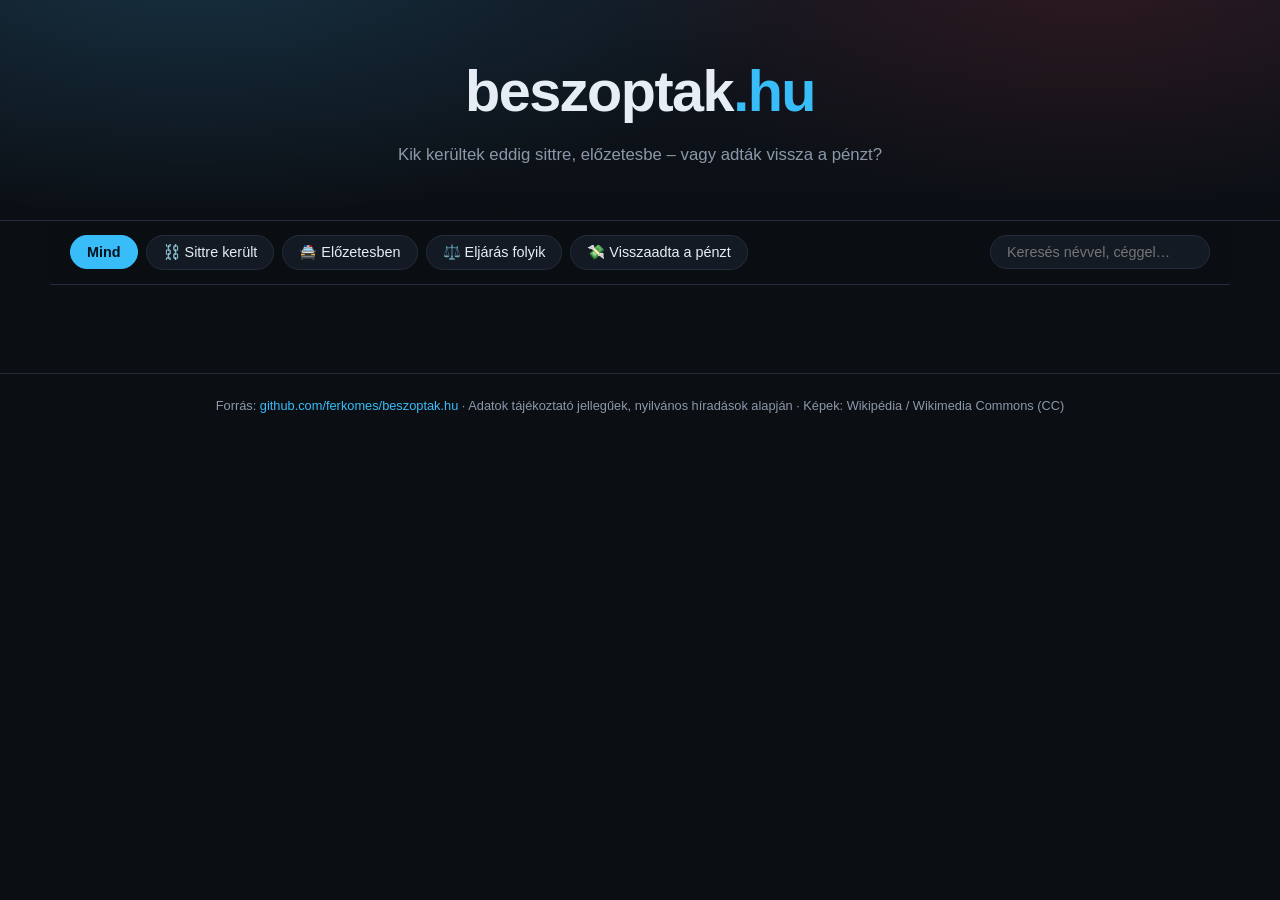
==== index.html @ e25d6091 "Új szereplők: NKA-ügy letartóztatottjai, eljárás alatt állók (Szijjártó, Matolcsy, Balásy, Szakács)," ====
<!DOCTYPE html>
<html lang="hu">
<head>
  <meta charset="UTF-8">
  <meta name="viewport" content="width=device-width, initial-scale=1.0">
  <title>beszoptak.hu – Kik hova kerültek?</title>
  <meta name="description" content="Képes bemutató arról, hogy kik kerültek kategorizálásra: sittre, előzetesbe, vagy adtak vissza pénzt.">
  <link rel="preconnect" href="https://upload.wikimedia.org">
  <link rel="stylesheet" href="css/styles.css">
</head>
<body>
  <header class="fejlec">
    <div class="fejlec-belseje">
      <h1 class="logo">beszoptak<span>.hu</span></h1>
      <p class="alcim">Kik kerültek eddig sittre, előzetesbe – vagy adták vissza a pénzt?</p>
      <div class="statisztika" id="statisztika"></div>
    </div>
  </header>

  <nav class="szurok" id="szurok">
    <button class="szuro aktiv" data-kat="mind">Mind</button>
    <button class="szuro" data-kat="sitt">⛓️ Sittre került</button>
    <button class="szuro" data-kat="elozetes">🚔 Előzetesben</button>
    <button class="szuro" data-kat="felkeszul">⚖️ Eljárás folyik</button>
    <button class="szuro" data-kat="visszafizetes">💸 Visszaadta a pénzt</button>
    <input type="search" id="kereses" class="kereses" placeholder="Keresés névvel, céggel…">
  </nav>

  <main id="galeria" class="galeria"></main>

  <footer class="labjegyzet">
    <p>Forrás: <a href="https://github.com/ferkomes/beszoptak.hu" target="_blank" rel="noopener">github.com/ferkomes/beszoptak.hu</a> ·
    Adatok tájékoztató jellegűek, nyilvános híradások alapján ·
    Képek: Wikipédia / Wikimedia Commons (CC)</p>
  </footer>

  <script src="js/data.js"></script>
  <script src="js/app.js"></script>
</body>
</html>
---- css/styles.css ----
:root {
  --hatter: #0b0f14;
  --kartya: #131a23;
  --keret: #232d3b;
  --szoveg: #e7edf5;
  --szurke: #8b98a9;
  --sitt: #dc2626;
  --elozetes: #d97706;
  --vissza: #059669;
  --akkent: #38bdf8;
}

* { margin: 0; padding: 0; box-sizing: border-box; }

body {
  font-family: -apple-system, BlinkMacSystemFont, "Segoe UI", Roboto, "Helvetica Neue", Arial, sans-serif;
  background: var(--hatter);
  color: var(--szoveg);
  min-height: 100vh;
  line-height: 1.5;
}

.fejlec {
  background:
    radial-gradient(1000px 400px at 15% -10%, rgba(56,189,248,.14), transparent 60%),
    radial-gradient(800px 380px at 85% -10%, rgba(220,38,38,.14), transparent 60%),
    linear-gradient(180deg, #10161f, var(--hatter));
  border-bottom: 1px solid var(--keret);
  padding: 48px 20px 28px;
  text-align: center;
}

.fejlec-belseje { max-width: 1100px; margin: 0 auto; }

.logo {
  font-size: clamp(2.2rem, 6vw, 3.6rem);
  font-weight: 900;
  letter-spacing: -1.5px;
}

.logo span { color: var(--akkent); }

.alcim {
  color: var(--szurke);
  margin-top: 8px;
  font-size: 1.05rem;
}

.statisztika {
  display: flex;
  gap: 12px;
  justify-content: center;
  flex-wrap: wrap;
  margin-top: 24px;
}

.stat-doboz {
  background: var(--kartya);
  border: 1px solid var(--keret);
  border-radius: 14px;
  padding: 12px 16px;
  min-width: 170px;
  max-width: 260px;
  text-align: left;
  color: var(--szoveg);
  font-family: inherit;
  cursor: pointer;
  transition: border-color .15s ease, transform .15s ease, box-shadow .15s ease;
}

.stat-doboz:hover { border-color: var(--akkent); transform: translateY(-2px); }

.stat-doboz.aktiv {
  border-color: var(--akkent);
  box-shadow: 0 0 0 1px var(--akkent), 0 8px 24px rgba(56, 189, 248, .18);
}

.stat-doboz.nem-kattinthato { cursor: default; }
.stat-doboz.nem-kattinthato:hover { transform: none; border-color: var(--keret); }

.stat-doboz .szam { font-size: 1.5rem; font-weight: 800; }
.stat-doboz .cimke { font-size: .78rem; color: var(--szurke); text-transform: uppercase; letter-spacing: .6px; margin-top: 2px; }
.stat-doboz.sitt .szam { color: var(--sitt); }
.stat-doboz.elozetes .szam { color: var(--elozetes); }
.stat-doboz.visszafizetes .szam { color: var(--vissza); }
.stat-doboz.felkeszul .szam { color: #a78bfa; }

.stat-nevek, .stat-nevek-csoportok {
  margin-top: 8px;
  font-size: .72rem;
  line-height: 1.45;
  color: #9fb0c3;
  max-height: 86px;
  overflow-y: auto;
  border-top: 1px dashed var(--keret);
  padding-top: 6px;
}

.stat-nevek-csoportok { max-height: 150px; }
.stat-nevek-csoportok div + div { margin-top: 5px; }
.stat-nevek-csoportok strong { color: #c8d4e2; display: block; }
.stat-nevek-ures { color: var(--szurke); font-style: italic; }

.szurok {
  position: sticky;
  top: 0;
  z-index: 10;
  display: flex;
  gap: 8px;
  align-items: center;
  flex-wrap: wrap;
  max-width: 1180px;
  margin: 0 auto;
  padding: 14px 20px;
  background: rgba(11, 15, 20, .88);
  backdrop-filter: blur(10px);
  border-bottom: 1px solid var(--keret);
}

.szuro {
  background: var(--kartya);
  color: var(--szoveg);
  border: 1px solid var(--keret);
  border-radius: 999px;
  padding: 8px 16px;
  font-size: .9rem;
  cursor: pointer;
  transition: all .15s ease;
}

.szuro:hover { border-color: var(--akkent); }

.szuro.aktiv {
  background: var(--akkent);
  border-color: var(--akkent);
  color: #04121c;
  font-weight: 700;
}

.kereses {
  margin-left: auto;
  background: var(--kartya);
  border: 1px solid var(--keret);
  border-radius: 999px;
  padding: 8px 16px;
  color: var(--szoveg);
  font-size: .9rem;
  min-width: 220px;
}

.kereses:focus { outline: 2px solid var(--akkent); border-color: transparent; }

.galeria {
  max-width: 1180px;
  margin: 0 auto;
  padding: 28px 20px 60px;
  display: grid;
  grid-template-columns: repeat(auto-fill, minmax(320px, 1fr));
  gap: 20px;
}

.kartya {
  background: var(--kartya);
  border: 1px solid var(--keret);
  border-radius: 18px;
  overflow: hidden;
  display: flex;
  flex-direction: column;
  transition: transform .15s ease, border-color .15s ease;
}

.kartya:hover { transform: translateY(-3px); border-color: #33465c; }

.kartya-fej {
  display: flex;
  gap: 14px;
  padding: 18px 18px 12px;
  align-items: center;
}

.kep {
  width: 84px;
  height: 84px;
  border-radius: 16px;
  object-fit: cover;
  object-position: top;
  flex-shrink: 0;
  background: #1c2632;
  border: 1px solid var(--keret);
}

.monogram {
  width: 84px;
  height: 84px;
  border-radius: 16px;
  flex-shrink: 0;
  display: flex;
  align-items: center;
  justify-content: center;
  font-weight: 900;
  font-size: 1.6rem;
  color: #fff;
  text-shadow: 0 1px 2px rgba(0,0,0,.4);
  border: 1px solid rgba(255,255,255,.12);
  position: relative;
  overflow: hidden;
}

.monogram::after {
  content: "";
  position: absolute;
  inset: 0;
  background: linear-gradient(160deg, rgba(255,255,255,.22), transparent 55%);
}

.monogram.logo-tipus { font-size: 1.35rem; letter-spacing: .5px; }

.kartya-cim { min-width: 0; }

.kartya-cim h2 {
  font-size: 1.08rem;
  font-weight: 800;
  line-height: 1.25;
  overflow-wrap: anywhere;
}

.kartya-cim .tipus {
  color: var(--szurke);
  font-size: .82rem;
  margin-top: 3px;
}

.kategoriak {
  display: flex;
  gap: 6px;
  flex-wrap: wrap;
  padding: 0 18px 10px;
}

.bajsz {
  font-size: .72rem;
  font-weight: 700;
  padding: 4px 10px;
  border-radius: 999px;
  letter-spacing: .3px;
}

.bajsz.sitt { background: rgba(220,38,38,.16); color: #fca5a5; border: 1px solid rgba(220,38,38,.45); }
.bajsz.elozetes { background: rgba(217,119,6,.16); color: #fcd34d; border: 1px solid rgba(217,119,6,.45); }
.bajsz.visszafizetes { background: rgba(5,150,105,.16); color: #6ee7b7; border: 1px solid rgba(5,150,105,.45); }
.bajsz.felkeszul { background: rgba(139,92,246,.16); color: #c4b5fd; border: 1px solid rgba(139,92,246,.45); }
.bajsz.fokat-bajsz {
  background: color-mix(in srgb, var(--fokat-szin) 16%, transparent);
  color: var(--fokat-szin);
  border: 1px solid color-mix(in srgb, var(--fokat-szin) 45%, transparent);
}

.osszeg-sor {
  margin: 0 18px;
  background: #0e141c;
  border: 1px solid var(--keret);
  border-radius: 12px;
  padding: 10px 14px;
  display: flex;
  justify-content: space-between;
  align-items: baseline;
  gap: 10px;
}

.osszeg-sor .cimke { color: var(--szurke); font-size: .75rem; text-transform: uppercase; letter-spacing: .5px; }
.osszeg-sor .ertek { font-weight: 800; color: var(--vissza); font-size: 1rem; text-align: right; }
.osszeg-sor .ertek.szoveg-ertek { font-size: .85rem; font-weight: 600; }

.test { padding: 14px 18px 18px; display: flex; flex-direction: column; gap: 12px; flex: 1; }

.kapcsolatok .reszlecim, .indok .reszlecim {
  font-size: .72rem;
  text-transform: uppercase;
  letter-spacing: .6px;
  color: var(--szurke);
  margin-bottom: 6px;
  font-weight: 700;
}

.kapcsolat-lista { display: flex; flex-direction: column; gap: 6px; }

.kapcsolat {
  display: flex;
  align-items: center;
  gap: 8px;
  font-size: .84rem;
}

.kis-kep {
  width: 28px;
  height: 28px;
  border-radius: 50%;
  object-fit: cover;
  object-position: top;
  border: 1px solid var(--keret);
  flex-shrink: 0;
}

.kis-monogram {
  width: 28px;
  height: 28px;
  border-radius: 50%;
  flex-shrink: 0;
  display: flex;
  align-items: center;
  justify-content: center;
  font-size: .65rem;
  font-weight: 800;
  color: #fff;
}

.kapcsolat .nev { font-weight: 700; }
.kapcsolat .szerep { color: var(--szurke); }

.indok-szoveg {
  font-size: .86rem;
  color: #c4cedb;
  background: #0e141c;
  border-left: 3px solid var(--keret);
  padding: 8px 12px;
  border-radius: 0 8px 8px 0;
}

.labjegyzet {
  border-top: 1px solid var(--keret);
  padding: 22px 20px 40px;
  text-align: center;
  color: var(--szurke);
  font-size: .8rem;
}

.labjegyzet a { color: var(--akkent); text-decoration: none; }

.ures-uzenet {
  grid-column: 1 / -1;
  text-align: center;
  color: var(--szurke);
  padding: 60px 20px;
}

@media (max-width: 560px) {
  .kereses { margin-left: 0; width: 100%; }
  .galeria { grid-template-columns: 1fr; }
  .szurok { gap: 6px; }
  .szuro { font-size: .8rem; padding: 7px 12px; }
}
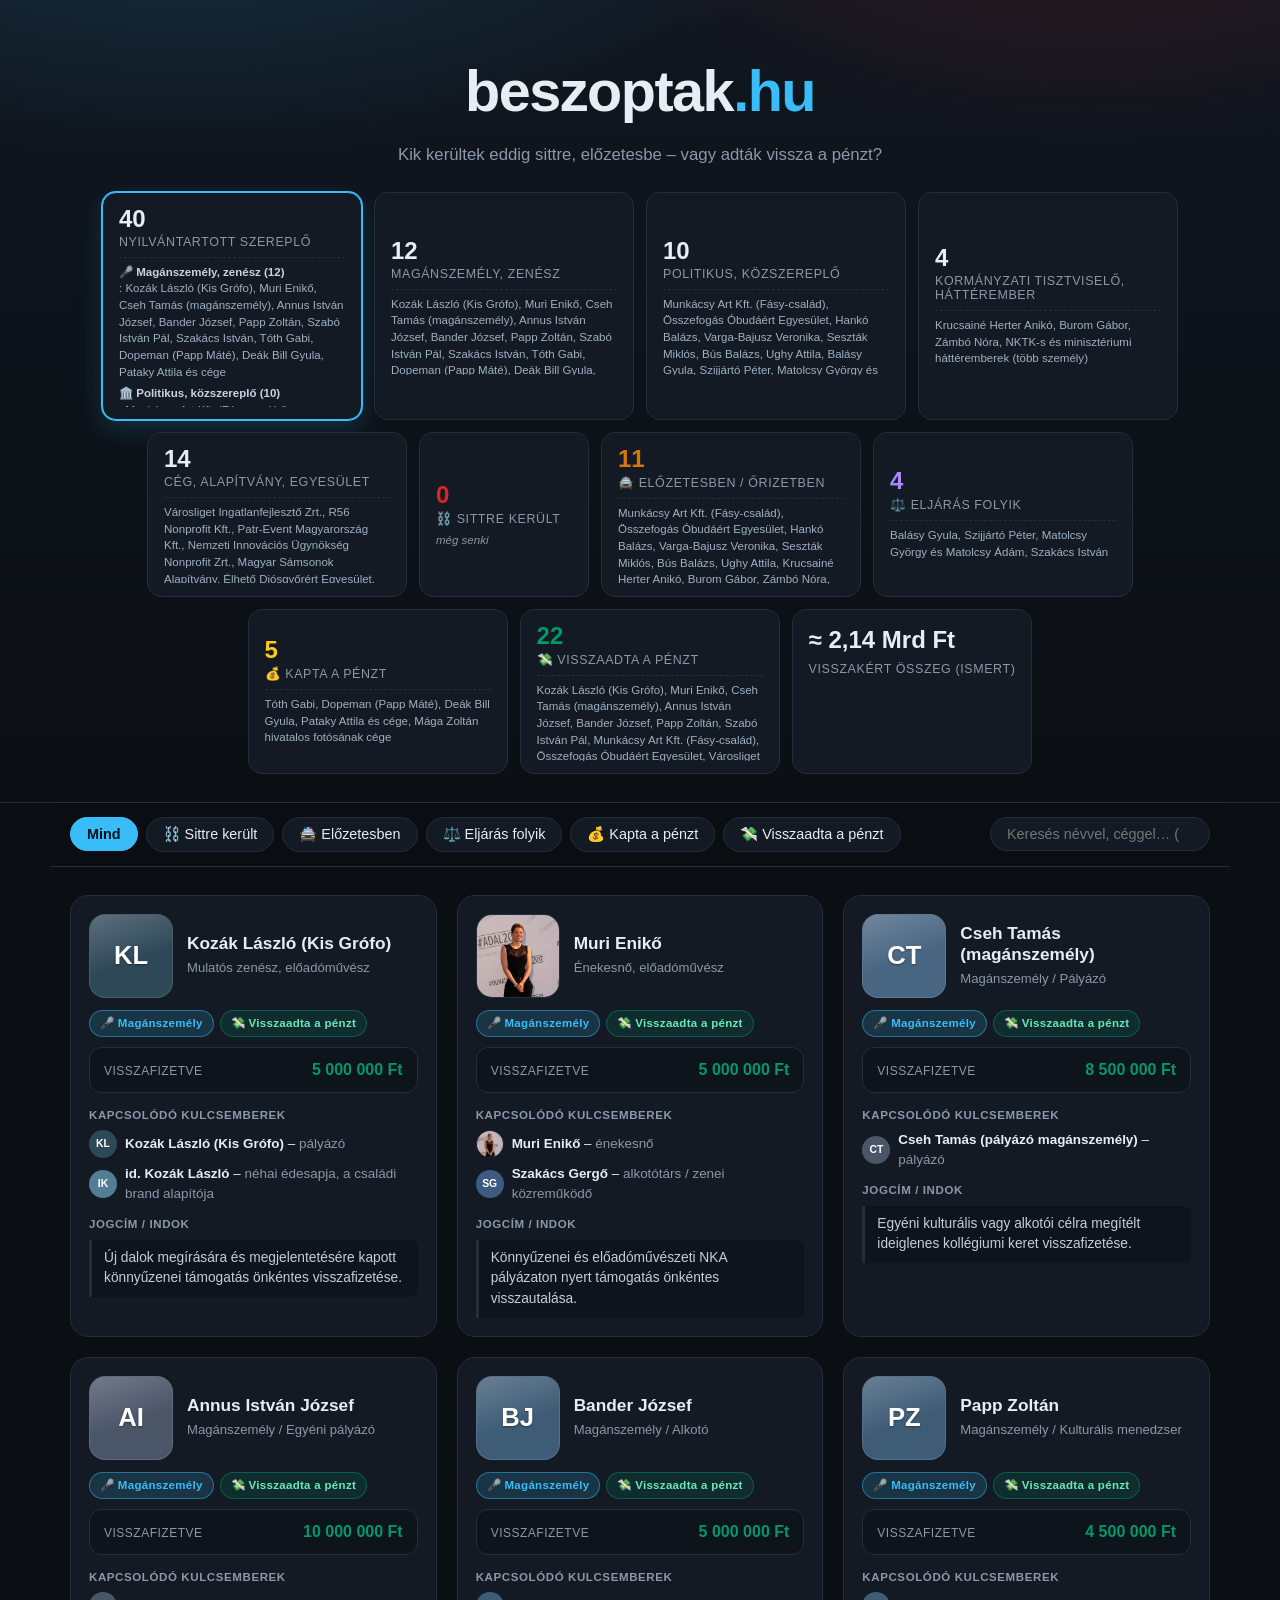
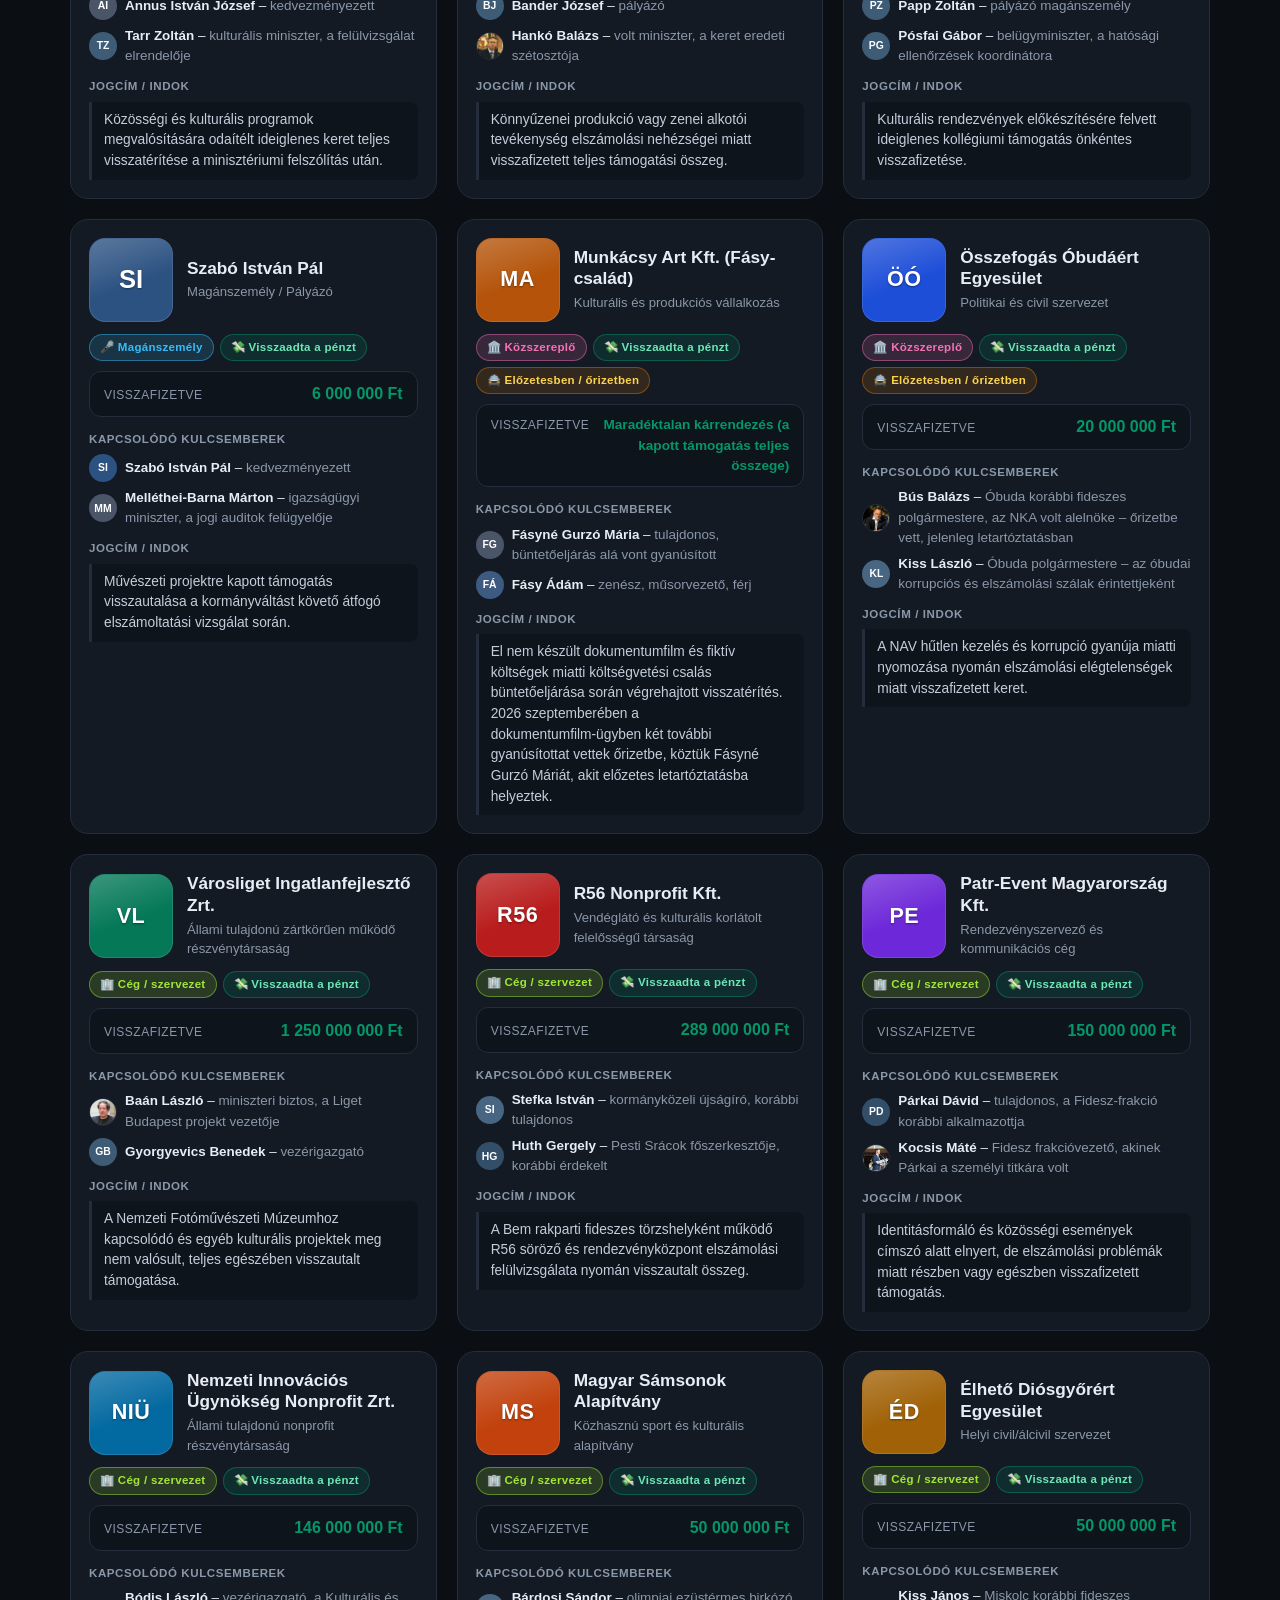
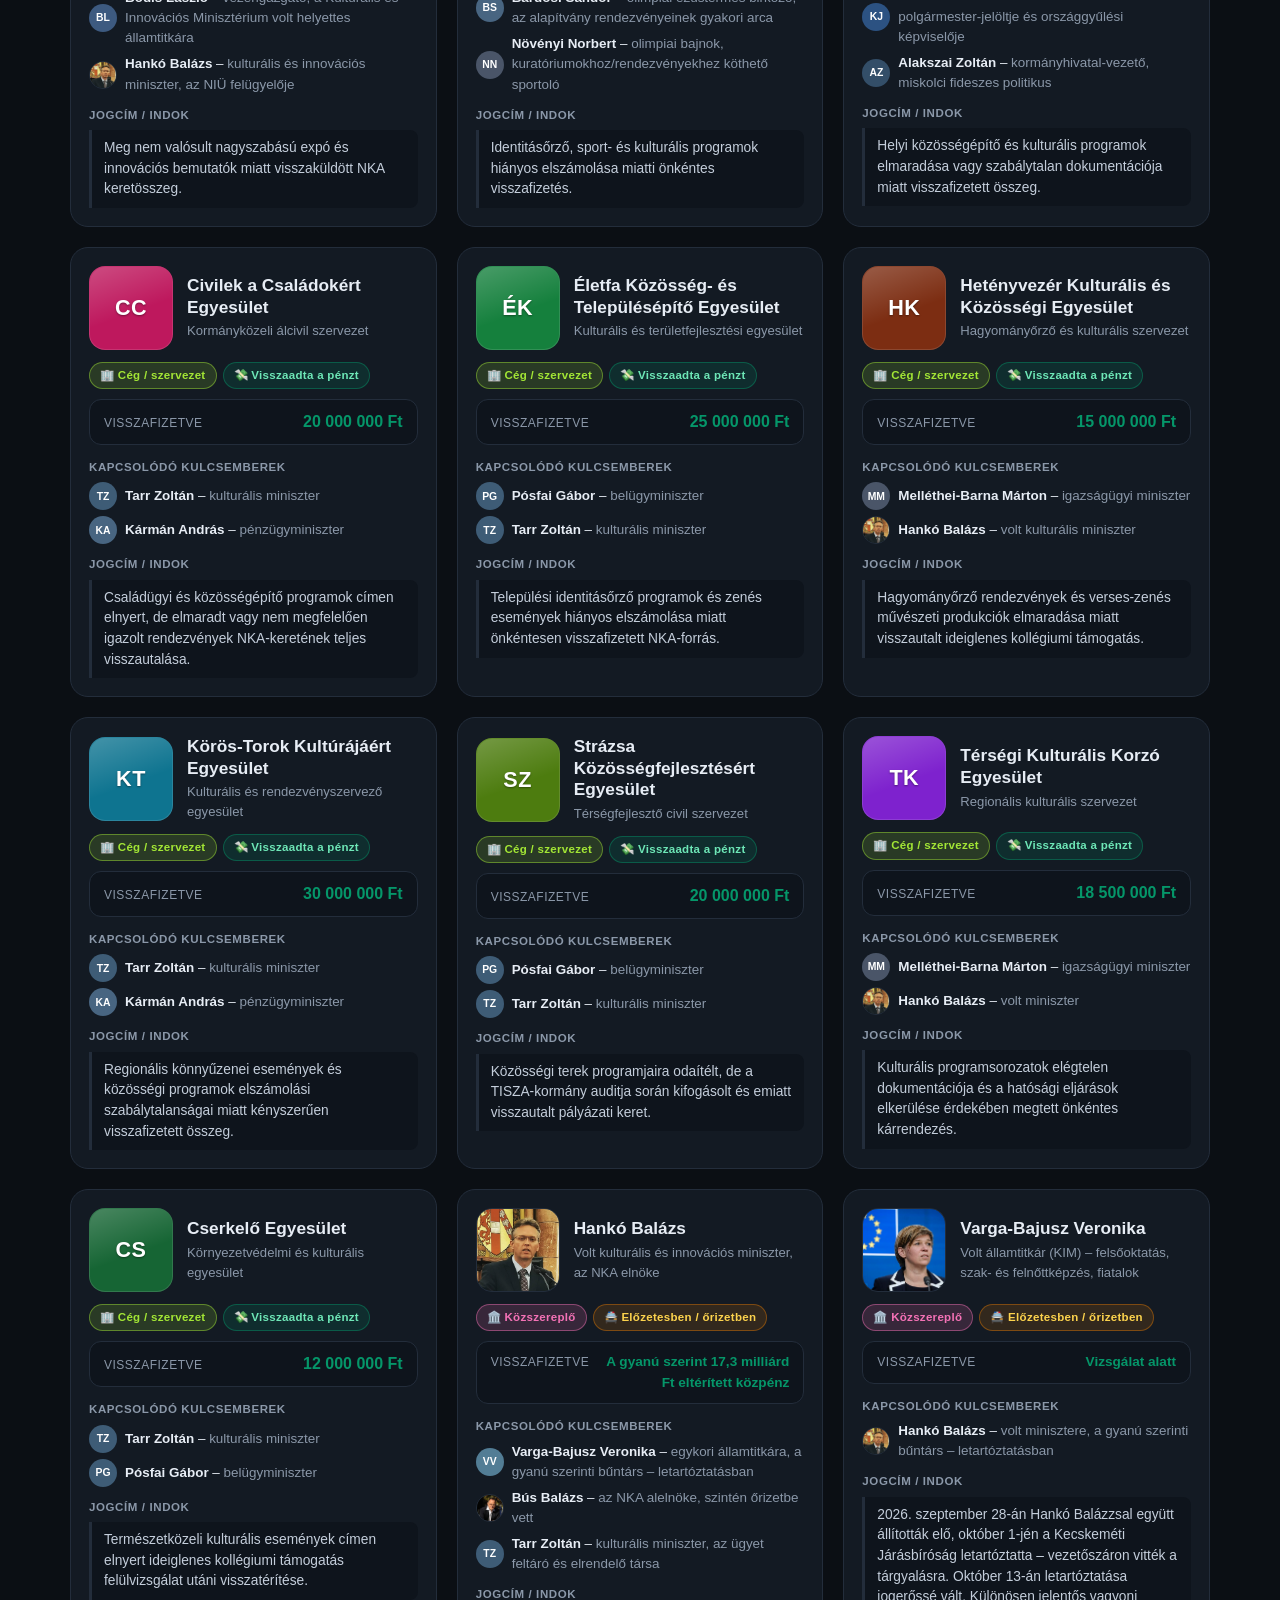
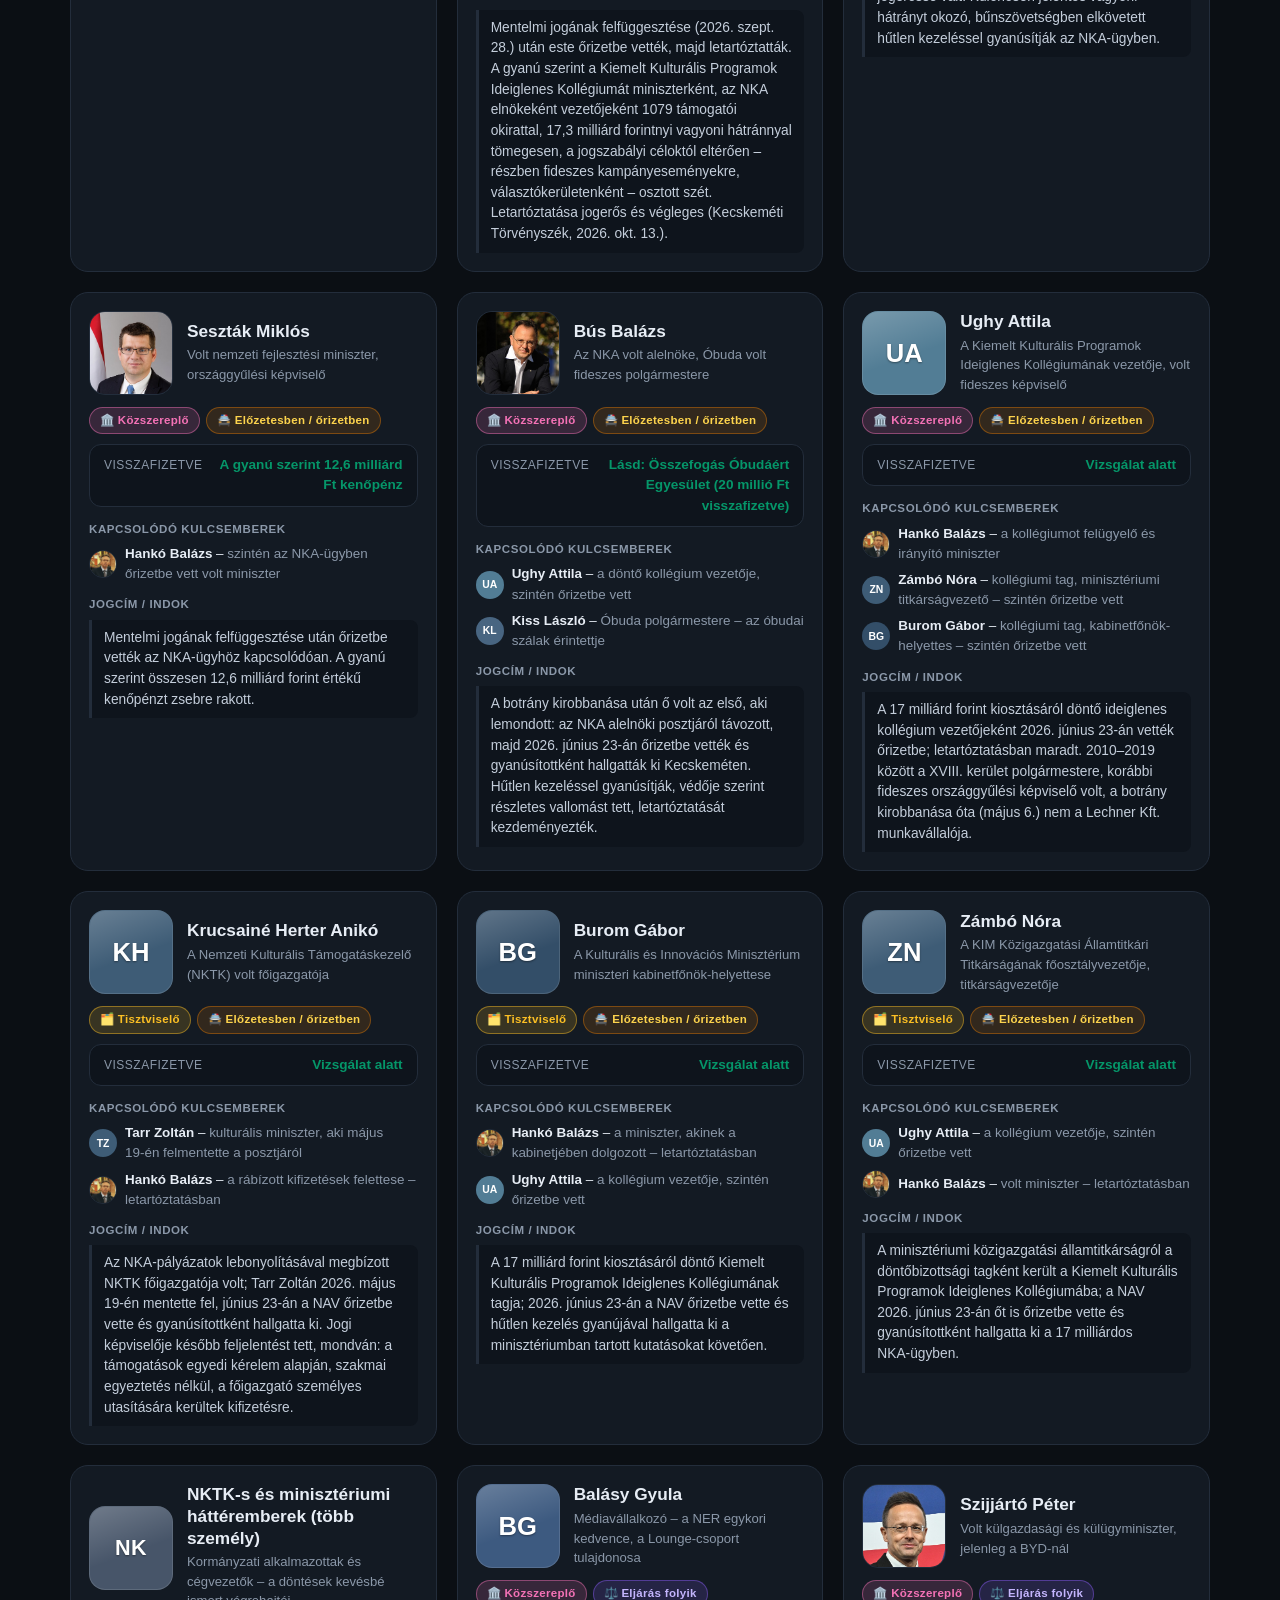
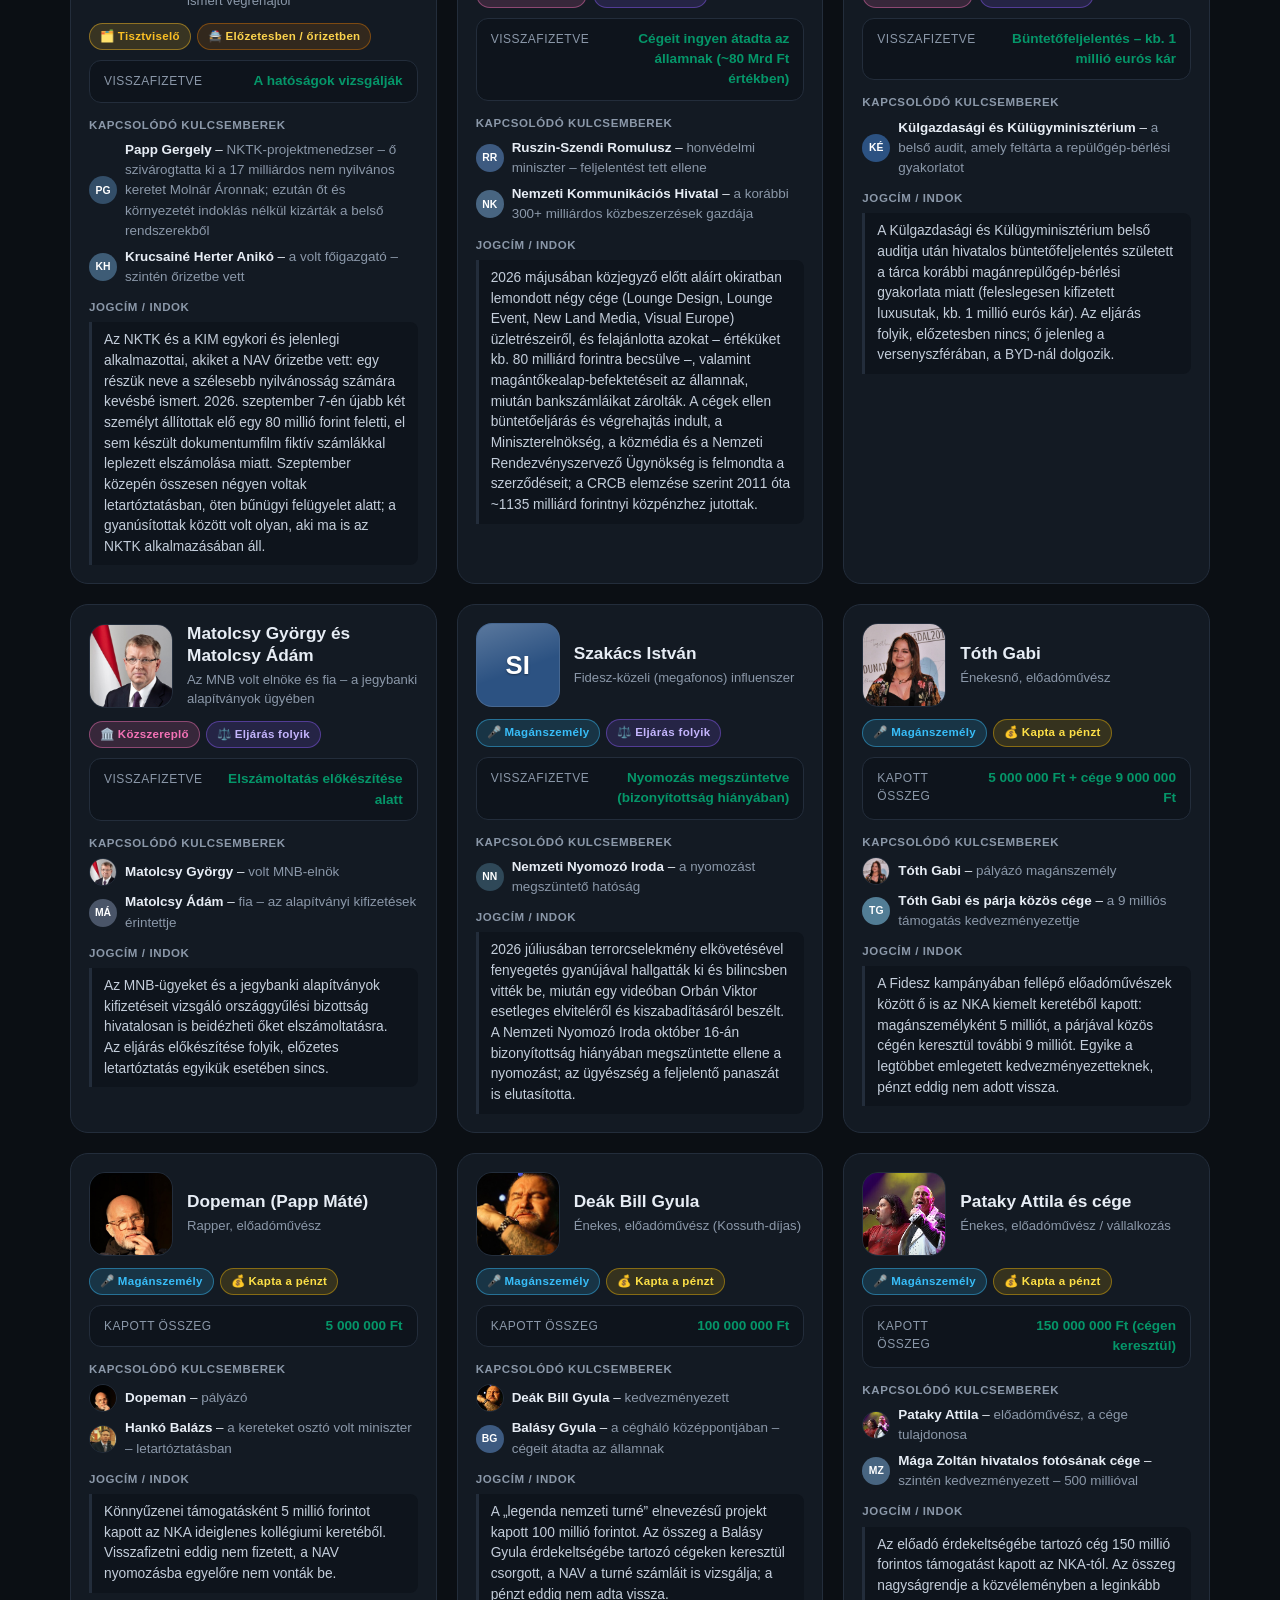
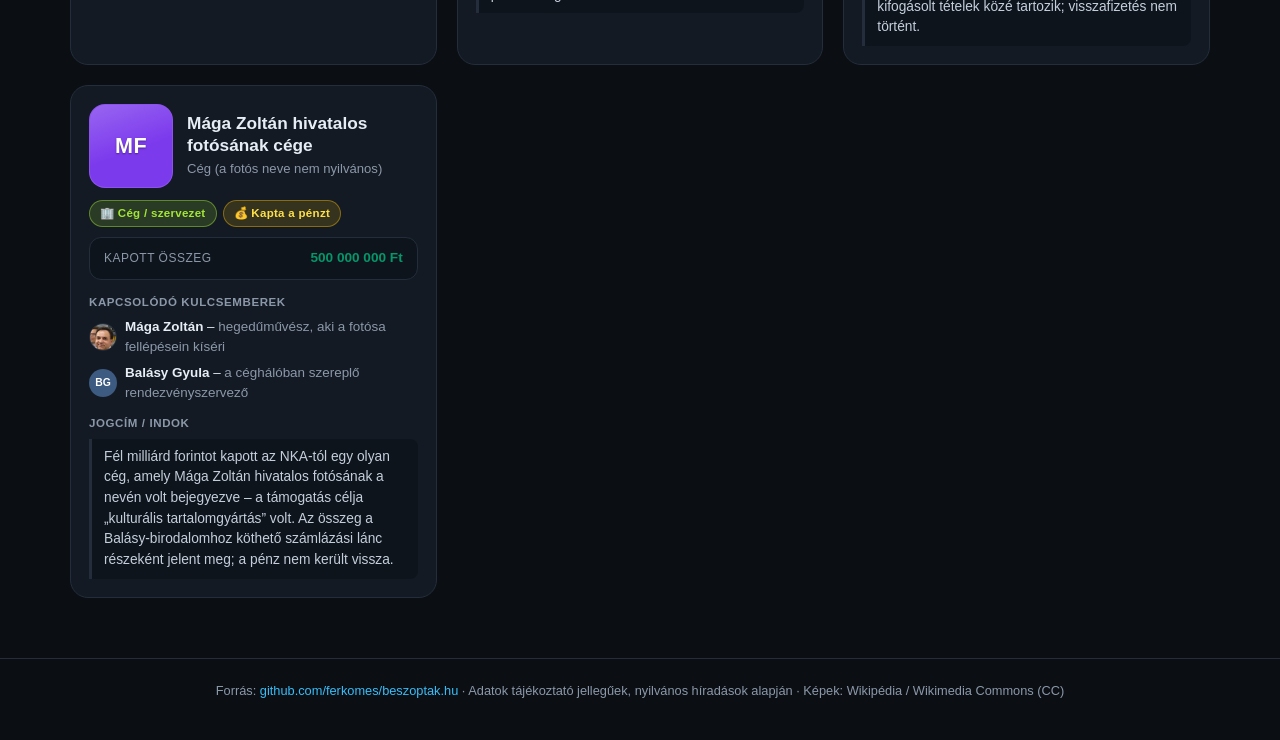
==== commit c14724eb: "Kereső javítás (ékezet/nagybetű-érzékeny), több címke szűrés, 'Mind' javítás, új 'Kapta a pénzt' kat" ====
--- a/index.html
+++ b/index.html
@@ -22,8 +22,9 @@
     <button class="szuro" data-kat="sitt">⛓️ Sittre került</button>
     <button class="szuro" data-kat="elozetes">🚔 Előzetesben</button>
     <button class="szuro" data-kat="felkeszul">⚖️ Eljárás folyik</button>
+    <button class="szuro" data-kat="kapta">💰 Kapta a pénzt</button>
     <button class="szuro" data-kat="visszafizetes">💸 Visszaadta a pénzt</button>
-    <input type="search" id="kereses" class="kereses" placeholder="Keresés névvel, céggel…">
+    <input type="search" id="kereses" class="kereses" placeholder="Keresés névvel, céggel… (ékezet nélkül is)" title="Kis/nagybetű és ékezet nem számít. Több címke is egyszerre bekapcsolható.">
   </nav>
 
   <main id="galeria" class="galeria"></main>
--- a/css/styles.css
+++ b/css/styles.css
@@ -84,6 +84,9 @@
 .stat-doboz.elozetes .szam { color: var(--elozetes); }
 .stat-doboz.visszafizetes .szam { color: var(--vissza); }
 .stat-doboz.felkeszul .szam { color: #a78bfa; }
+.stat-doboz.kapta .szam { color: #facc15; }
+
+.stat-nevek-ures { display: inline-block; margin-top: 8px; font-size: .72rem; color: #64748b; font-style: italic; }
 
 .stat-nevek, .stat-nevek-csoportok {
   margin-top: 8px;
@@ -249,6 +252,7 @@
 .bajsz.elozetes { background: rgba(217,119,6,.16); color: #fcd34d; border: 1px solid rgba(217,119,6,.45); }
 .bajsz.visszafizetes { background: rgba(5,150,105,.16); color: #6ee7b7; border: 1px solid rgba(5,150,105,.45); }
 .bajsz.felkeszul { background: rgba(139,92,246,.16); color: #c4b5fd; border: 1px solid rgba(139,92,246,.45); }
+.bajsz.kapta { background: rgba(234,179,8,.16); color: #fde047; border: 1px solid rgba(234,179,8,.45); }
 .bajsz.fokat-bajsz {
   background: color-mix(in srgb, var(--fokat-szin) 16%, transparent);
   color: var(--fokat-szin);
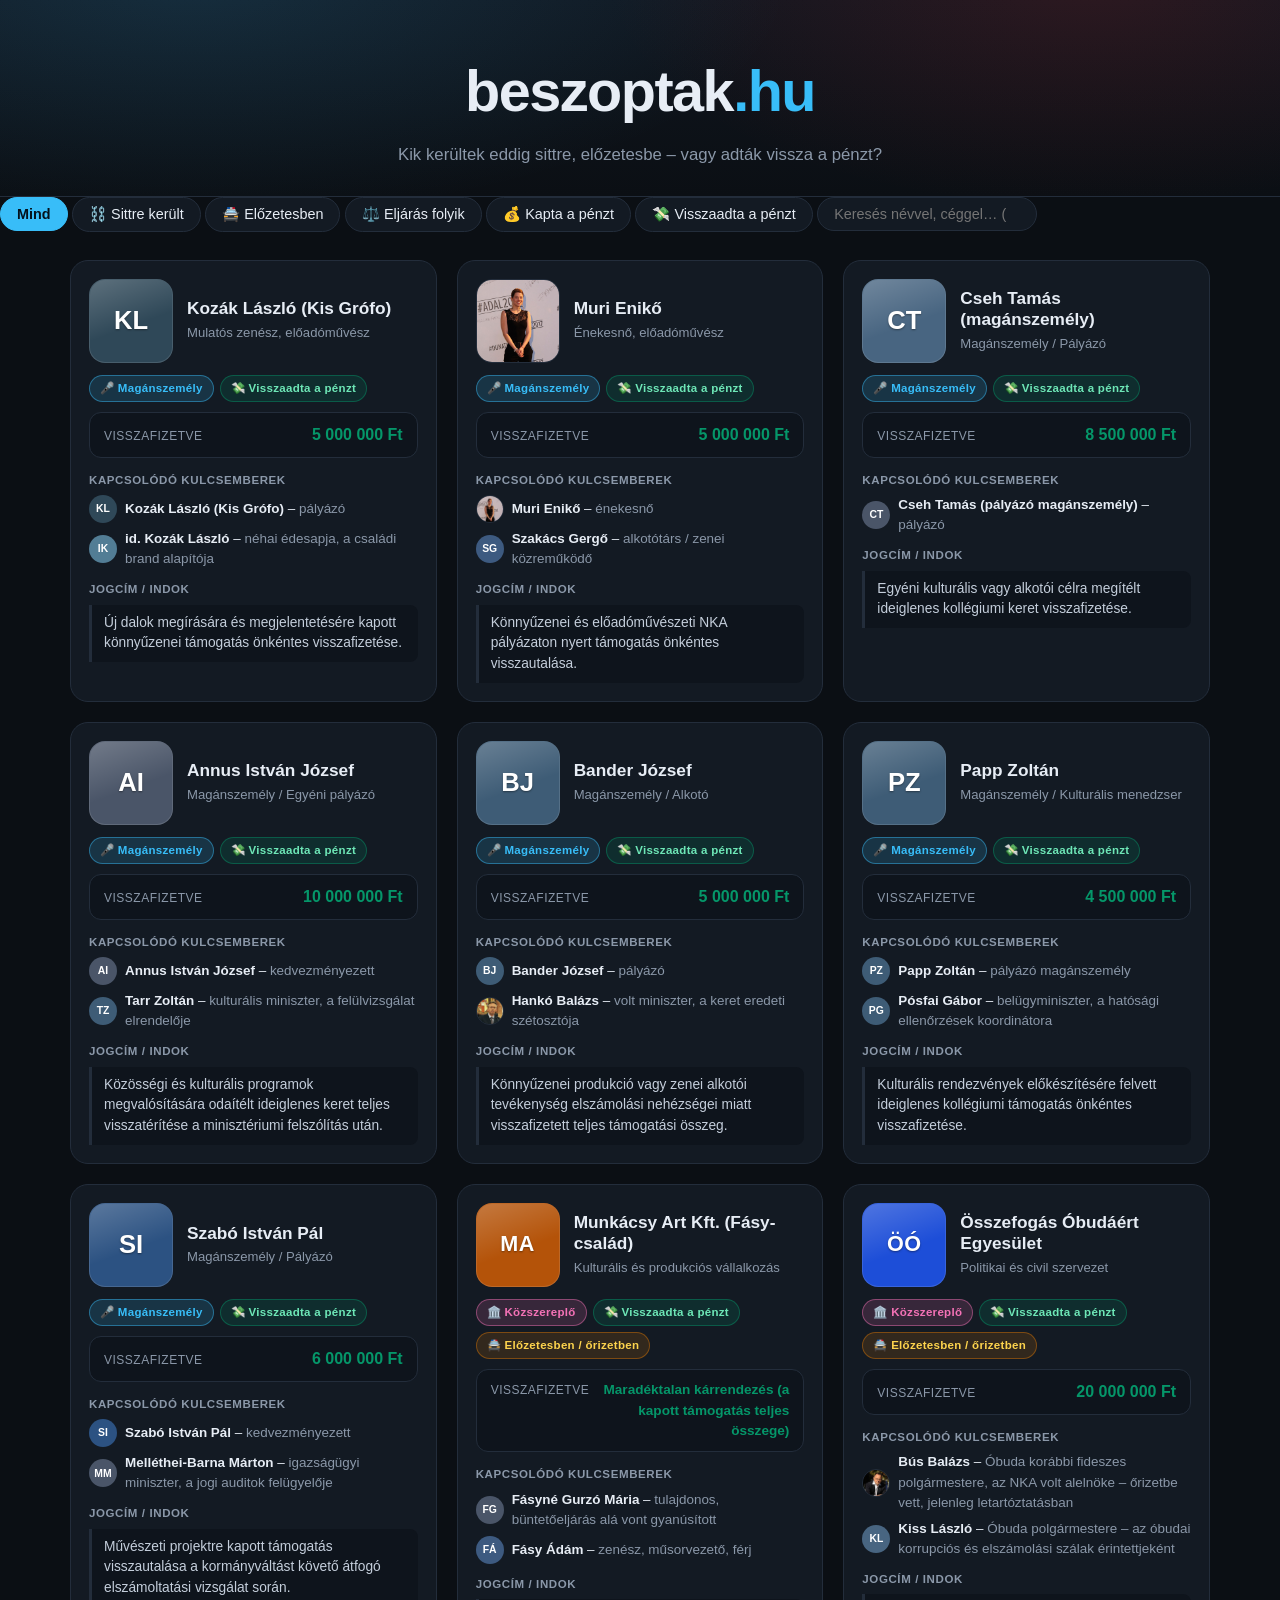
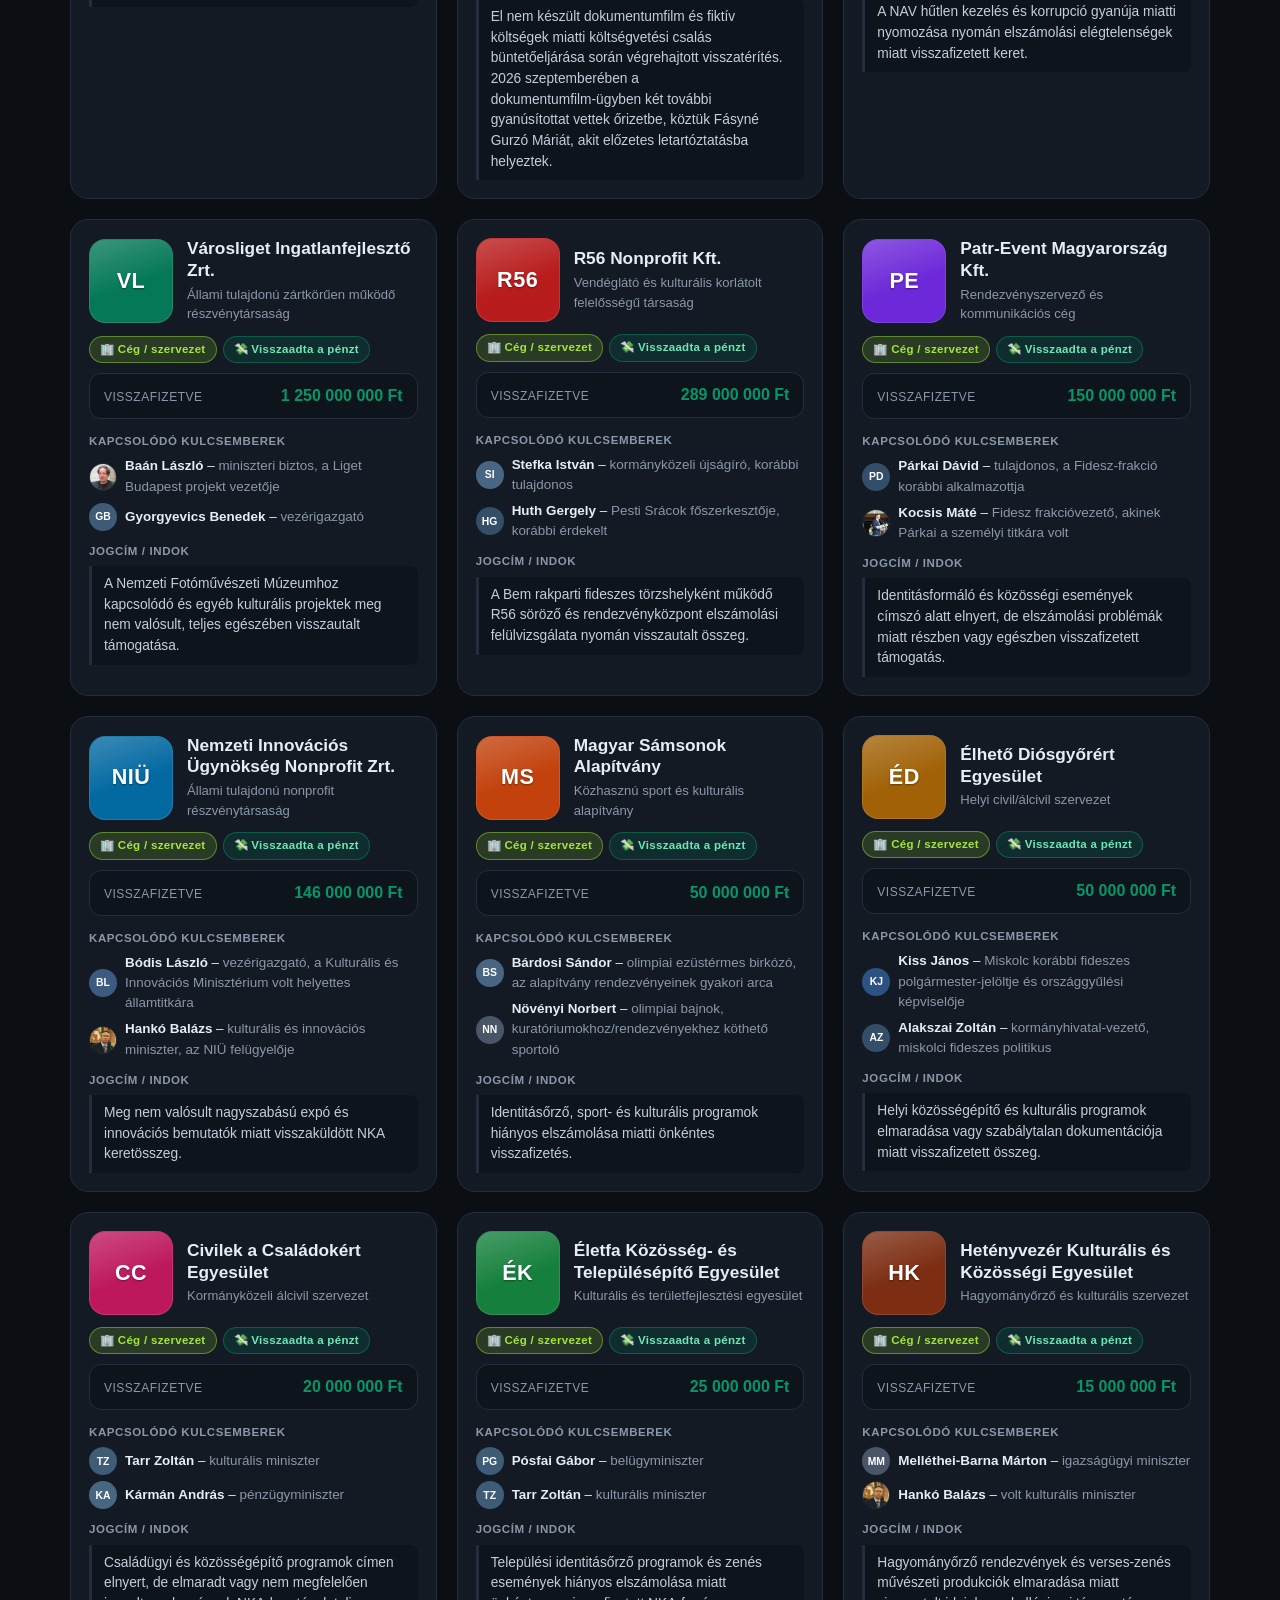
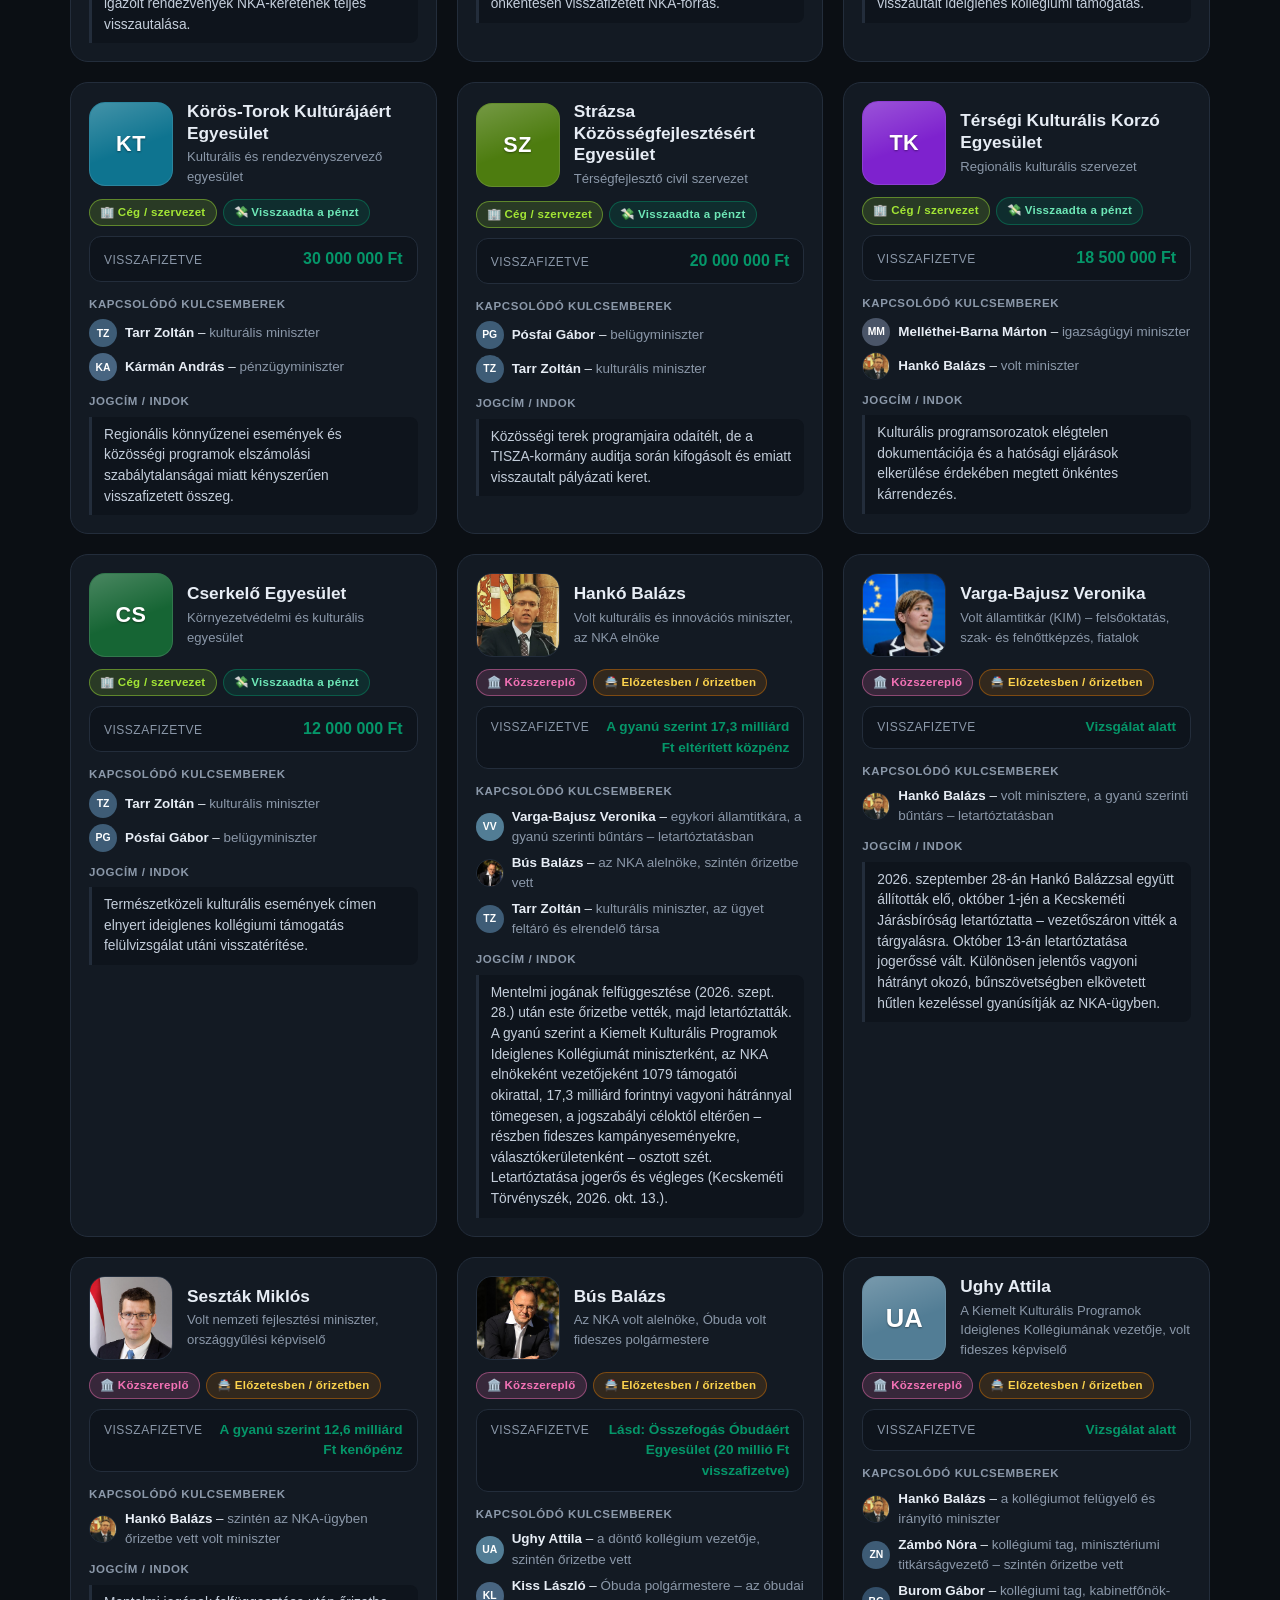
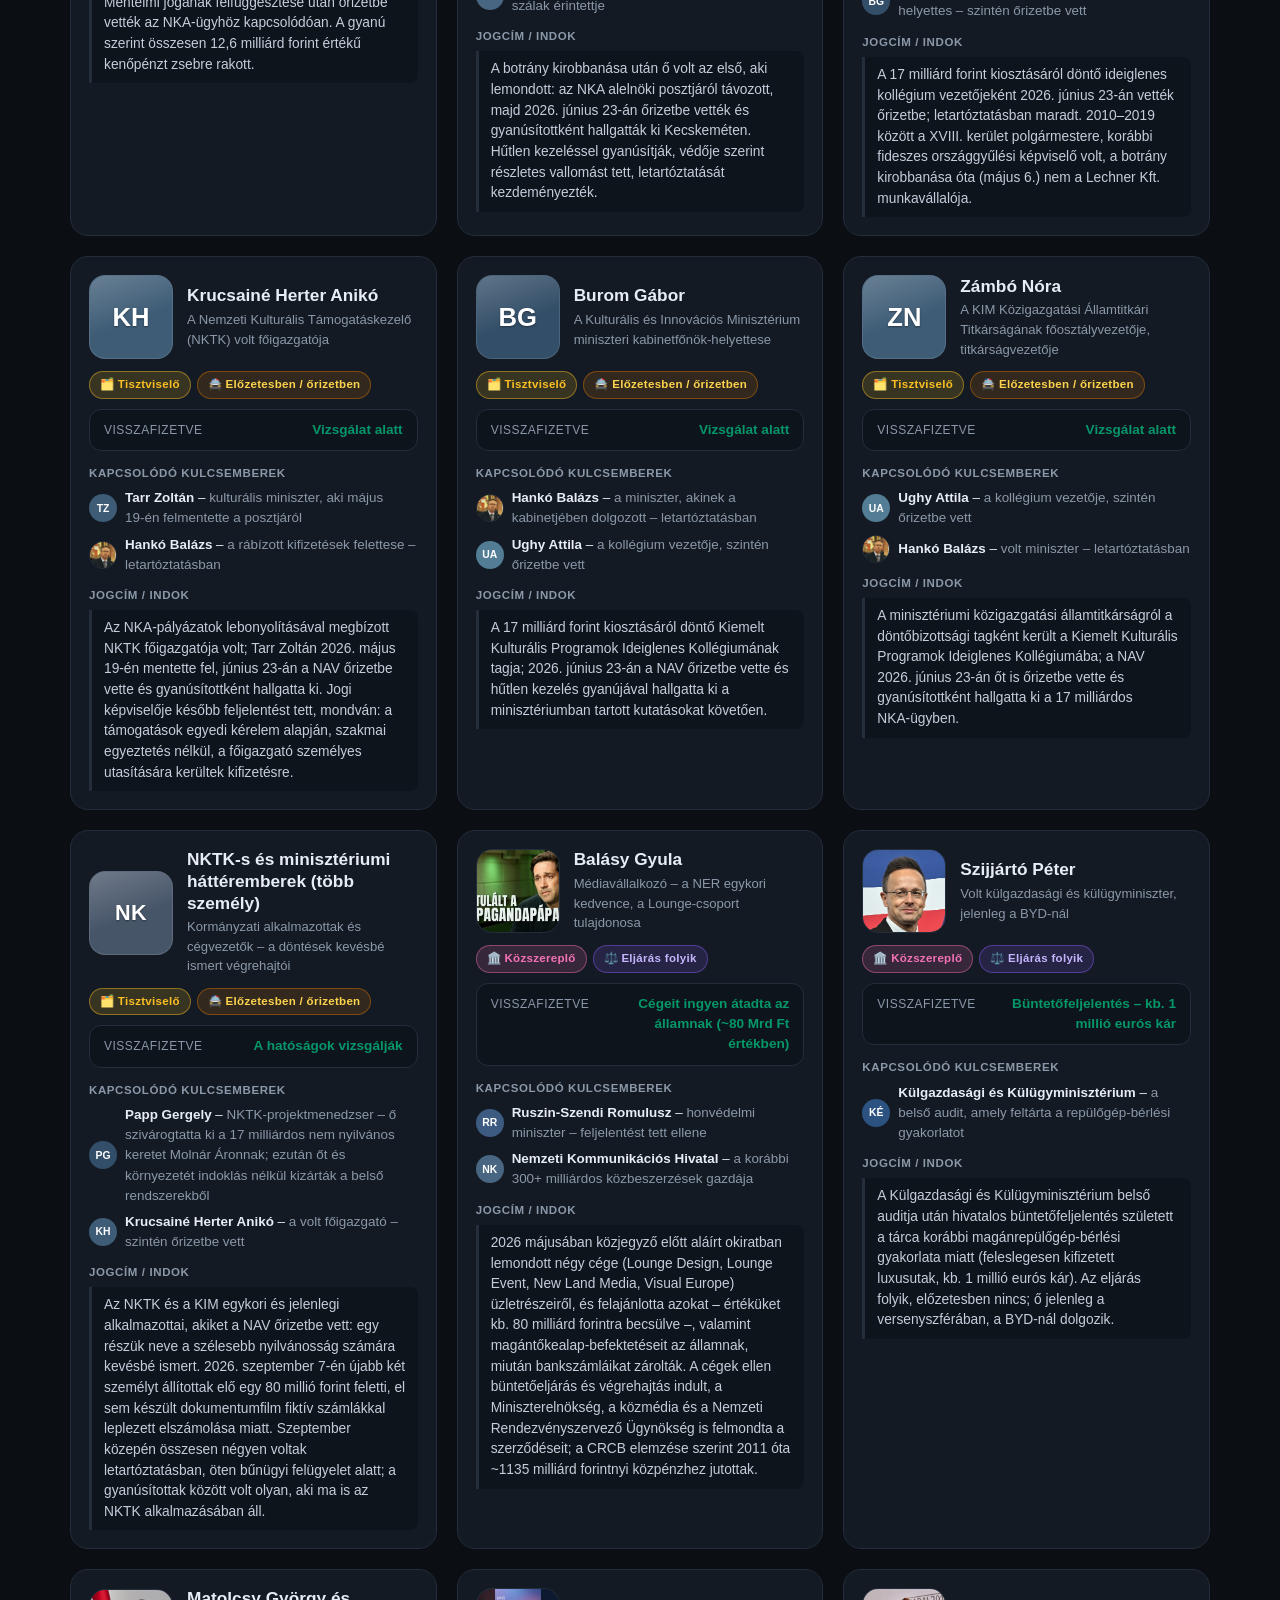
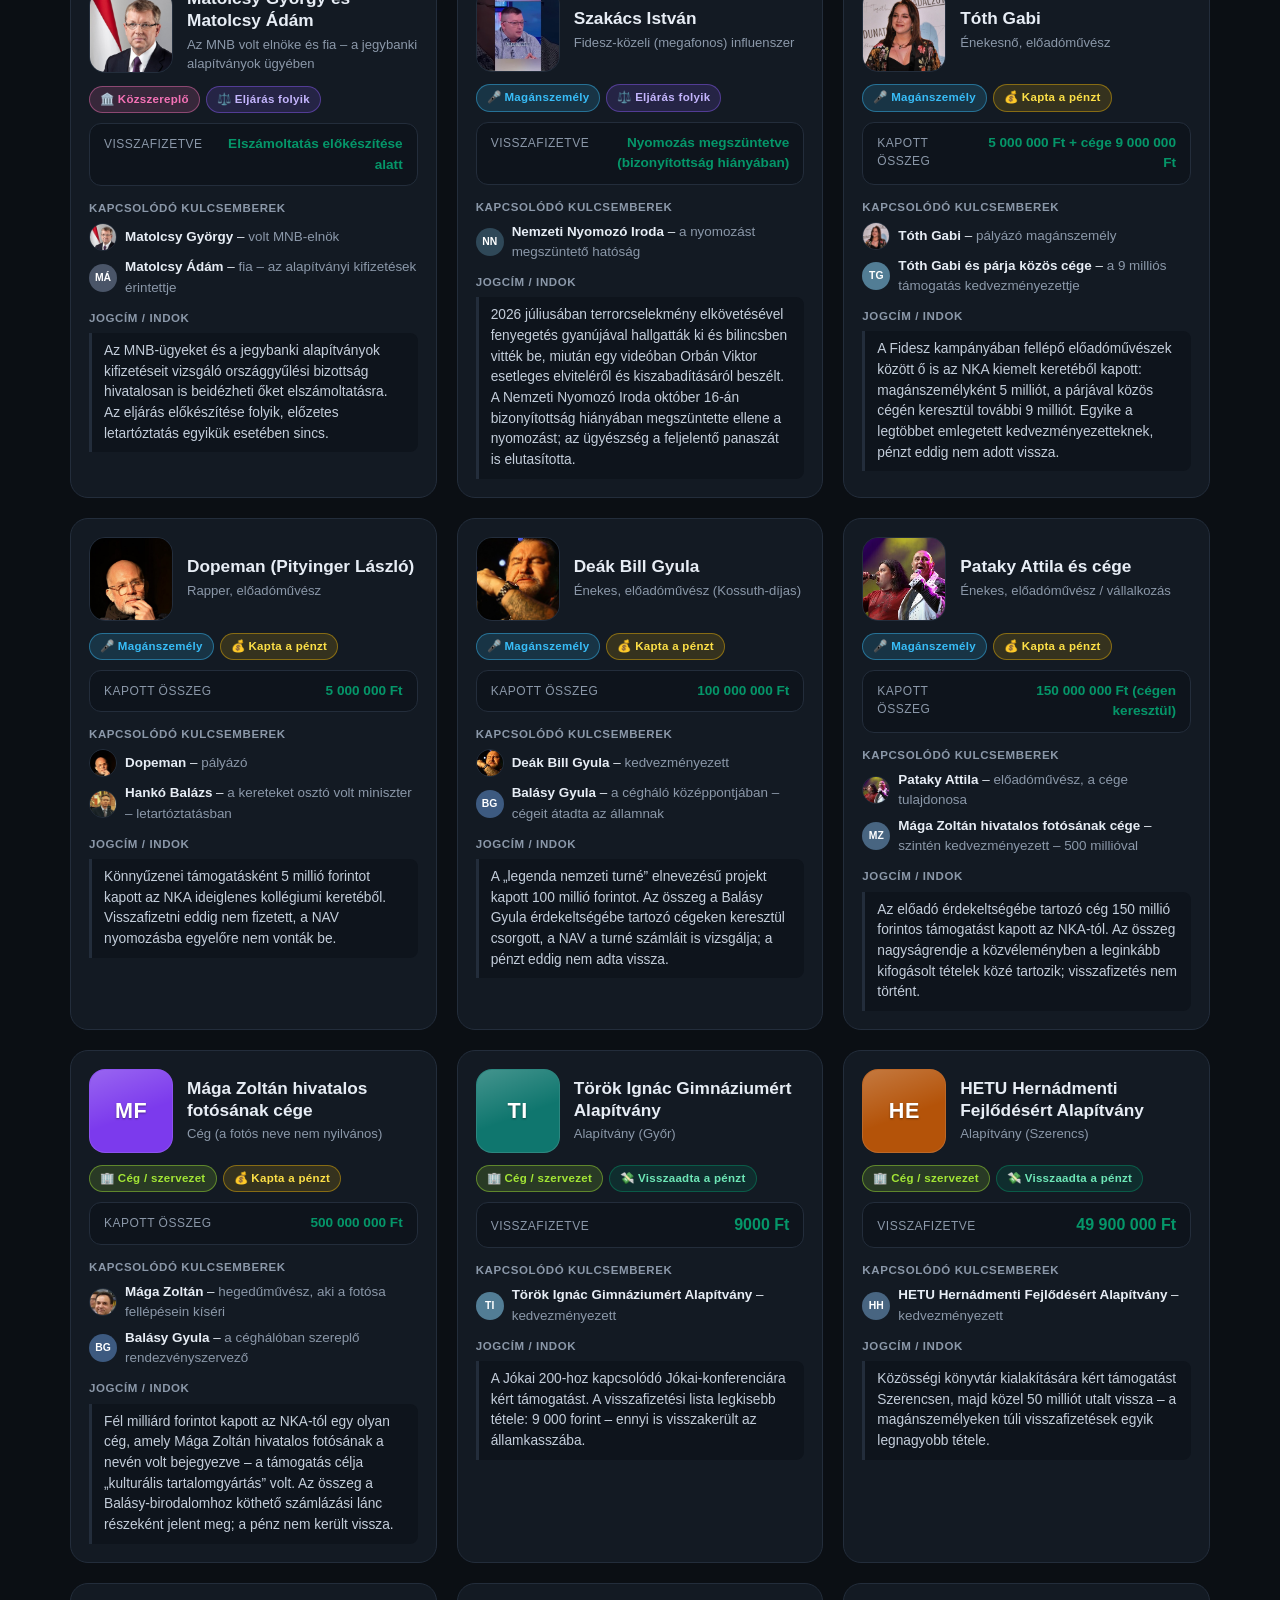
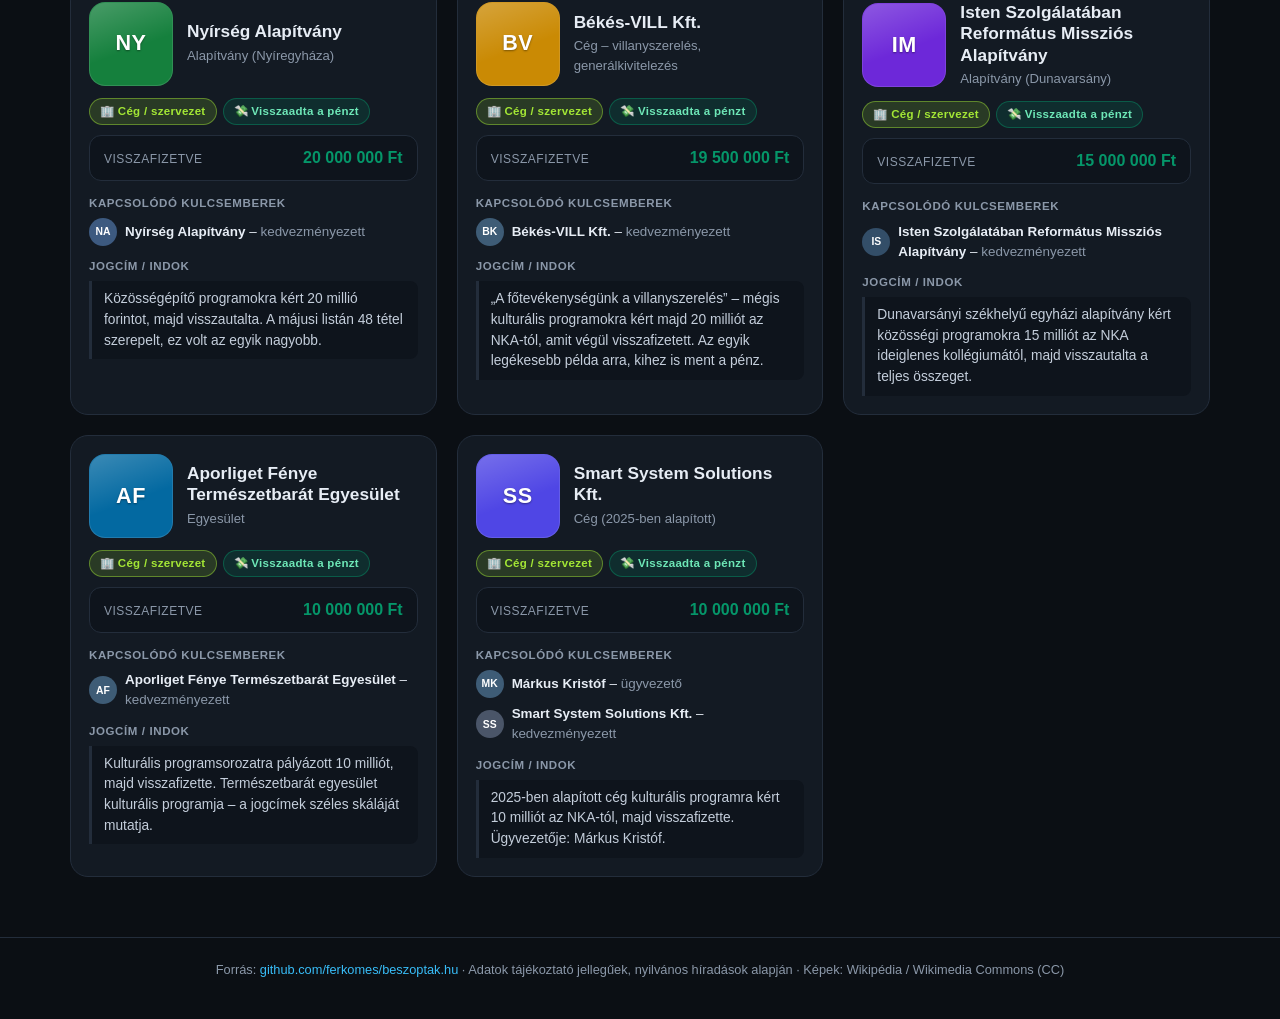
==== commit bce5ec55: "UI: statisztika-dobozok eltavolitasa, egyes cimke-szures + kereso urites. Adatok: 47 szereplő (Index" ====
--- a/index.html
+++ b/index.html
@@ -13,7 +13,6 @@
     <div class="fejlec-belseje">
       <h1 class="logo">beszoptak<span>.hu</span></h1>
       <p class="alcim">Kik kerültek eddig sittre, előzetesbe – vagy adták vissza a pénzt?</p>
-      <div class="statisztika" id="statisztika"></div>
     </div>
   </header>
 
--- a/css/styles.css
+++ b/css/styles.css
@@ -46,79 +46,10 @@
   font-size: 1.05rem;
 }
 
-.statisztika {
-  display: flex;
-  gap: 12px;
-  justify-content: center;
-  flex-wrap: wrap;
-  margin-top: 24px;
-}
-
-.stat-doboz {
-  background: var(--kartya);
-  border: 1px solid var(--keret);
-  border-radius: 14px;
-  padding: 12px 16px;
-  min-width: 170px;
-  max-width: 260px;
-  text-align: left;
-  color: var(--szoveg);
-  font-family: inherit;
-  cursor: pointer;
-  transition: border-color .15s ease, transform .15s ease, box-shadow .15s ease;
-}
-
-.stat-doboz:hover { border-color: var(--akkent); transform: translateY(-2px); }
-
-.stat-doboz.aktiv {
-  border-color: var(--akkent);
-  box-shadow: 0 0 0 1px var(--akkent), 0 8px 24px rgba(56, 189, 248, .18);
-}
-
-.stat-doboz.nem-kattinthato { cursor: default; }
-.stat-doboz.nem-kattinthato:hover { transform: none; border-color: var(--keret); }
-
-.stat-doboz .szam { font-size: 1.5rem; font-weight: 800; }
-.stat-doboz .cimke { font-size: .78rem; color: var(--szurke); text-transform: uppercase; letter-spacing: .6px; margin-top: 2px; }
-.stat-doboz.sitt .szam { color: var(--sitt); }
-.stat-doboz.elozetes .szam { color: var(--elozetes); }
-.stat-doboz.visszafizetes .szam { color: var(--vissza); }
-.stat-doboz.felkeszul .szam { color: #a78bfa; }
-.stat-doboz.kapta .szam { color: #facc15; }
-
-.stat-nevek-ures { display: inline-block; margin-top: 8px; font-size: .72rem; color: #64748b; font-style: italic; }
-
-.stat-nevek, .stat-nevek-csoportok {
-  margin-top: 8px;
-  font-size: .72rem;
-  line-height: 1.45;
-  color: #9fb0c3;
-  max-height: 86px;
-  overflow-y: auto;
-  border-top: 1px dashed var(--keret);
-  padding-top: 6px;
-}
-
-.stat-nevek-csoportok { max-height: 150px; }
-.stat-nevek-csoportok div + div { margin-top: 5px; }
-.stat-nevek-csoportok strong { color: #c8d4e2; display: block; }
-.stat-nevek-ures { color: var(--szurke); font-style: italic; }
-
-.szurok {
-  position: sticky;
-  top: 0;
-  z-index: 10;
-  display: flex;
-  gap: 8px;
-  align-items: center;
-  flex-wrap: wrap;
-  max-width: 1180px;
-  margin: 0 auto;
-  padding: 14px 20px;
-  background: rgba(11, 15, 20, .88);
-  backdrop-filter: blur(10px);
-  border-bottom: 1px solid var(--keret);
-}
+
+
+
+
 
 .szuro {
   background: var(--kartya);
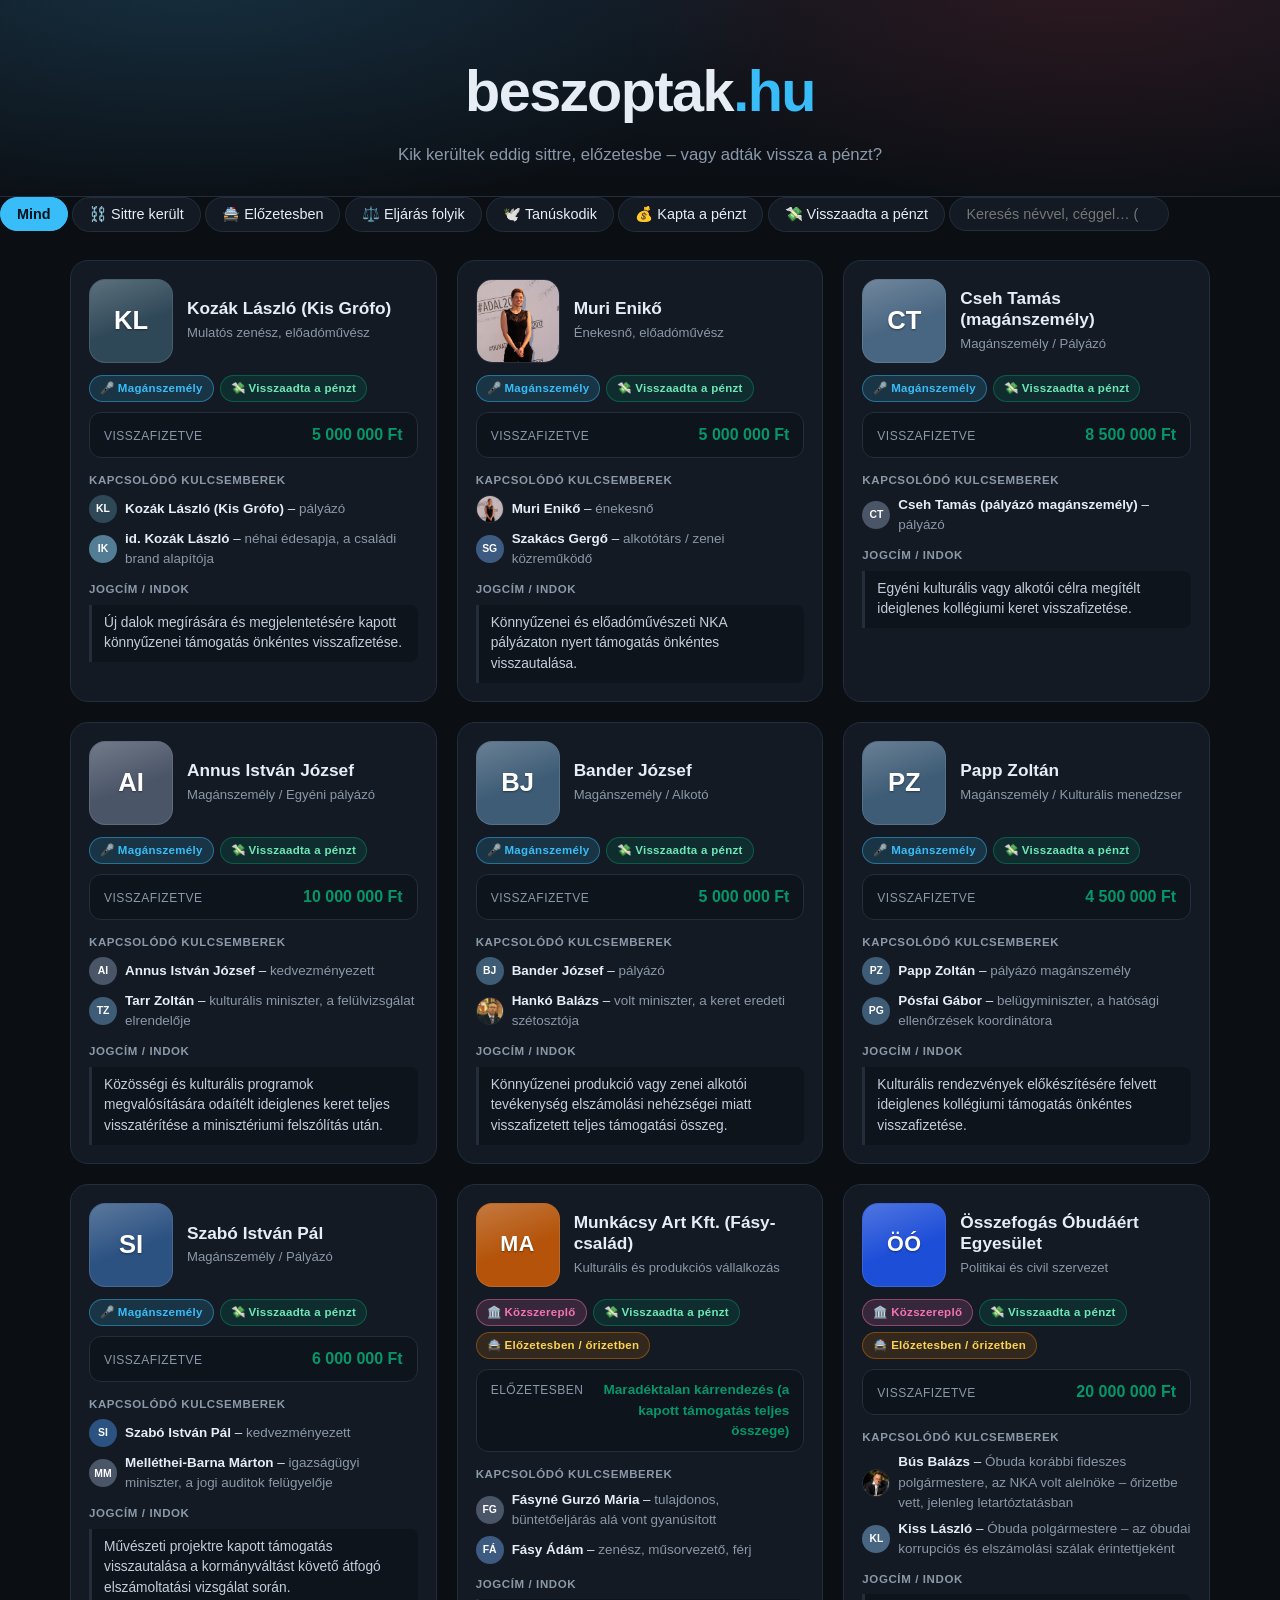
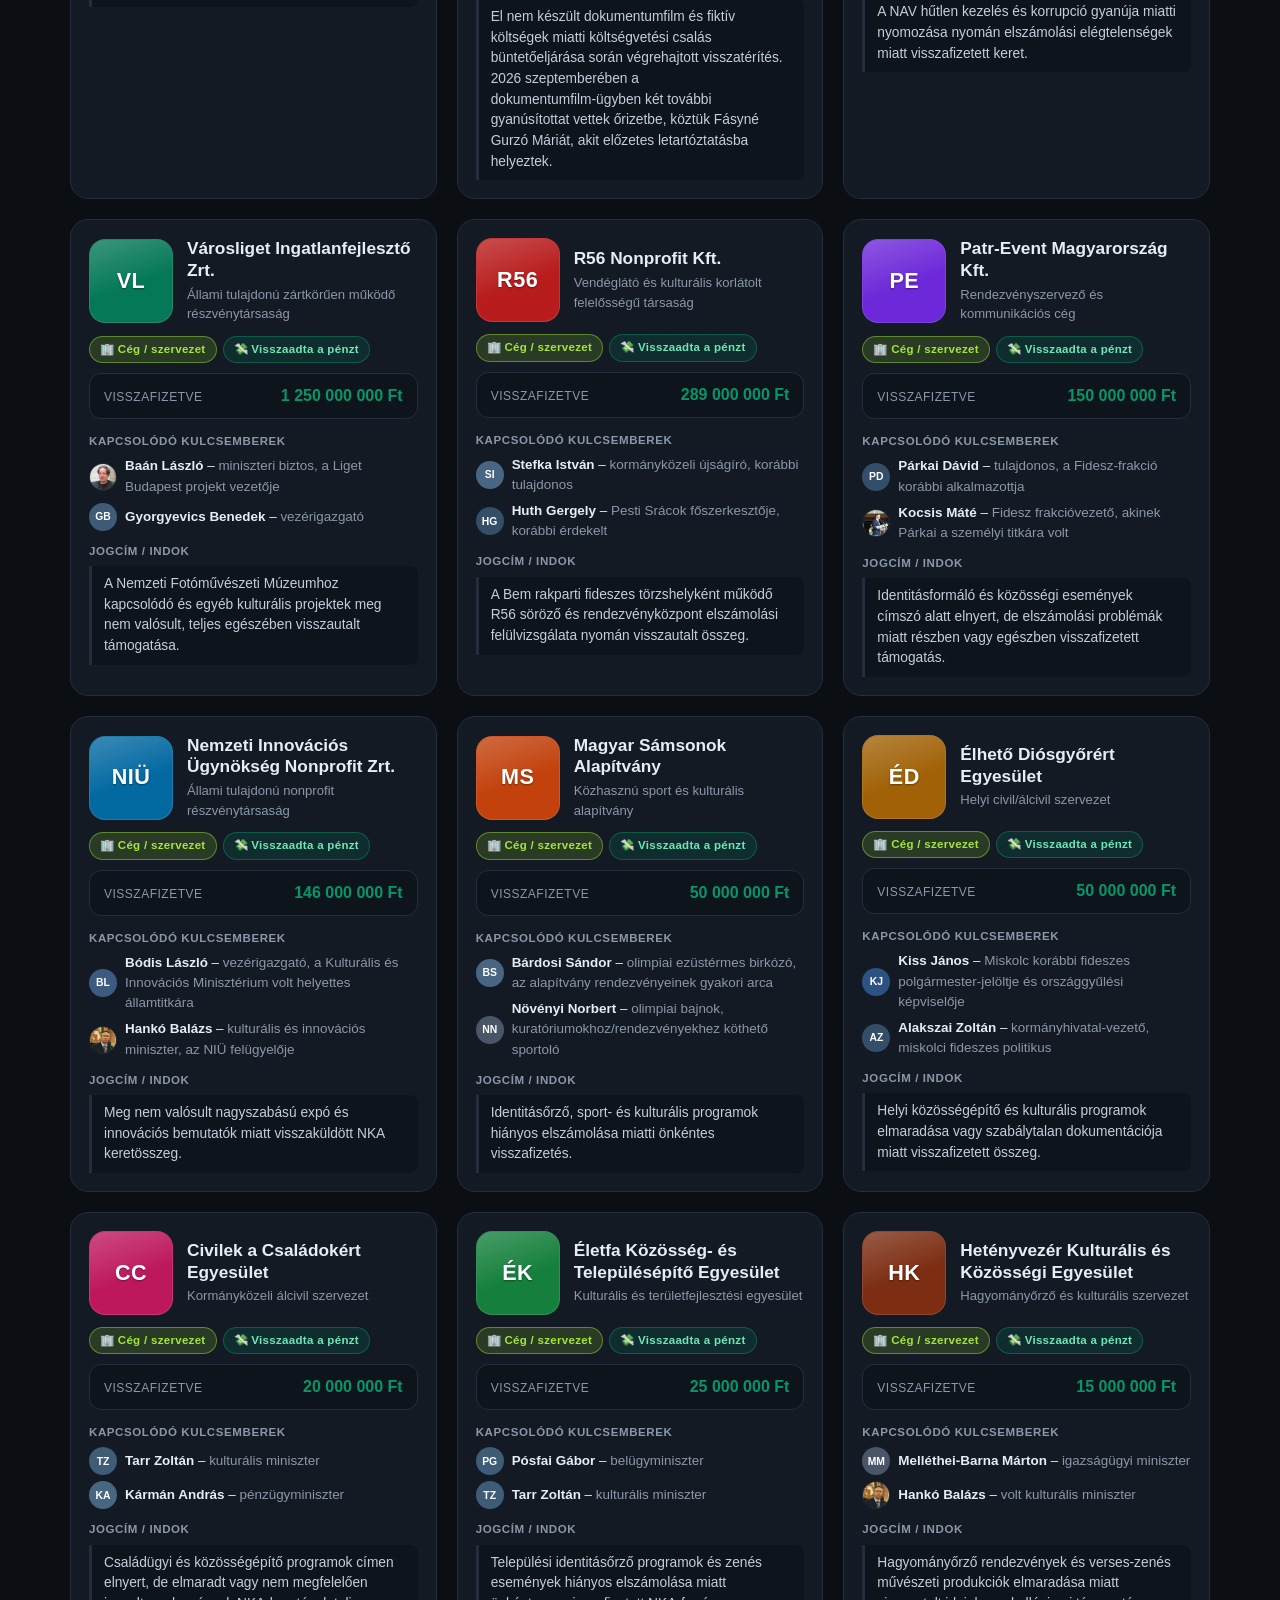
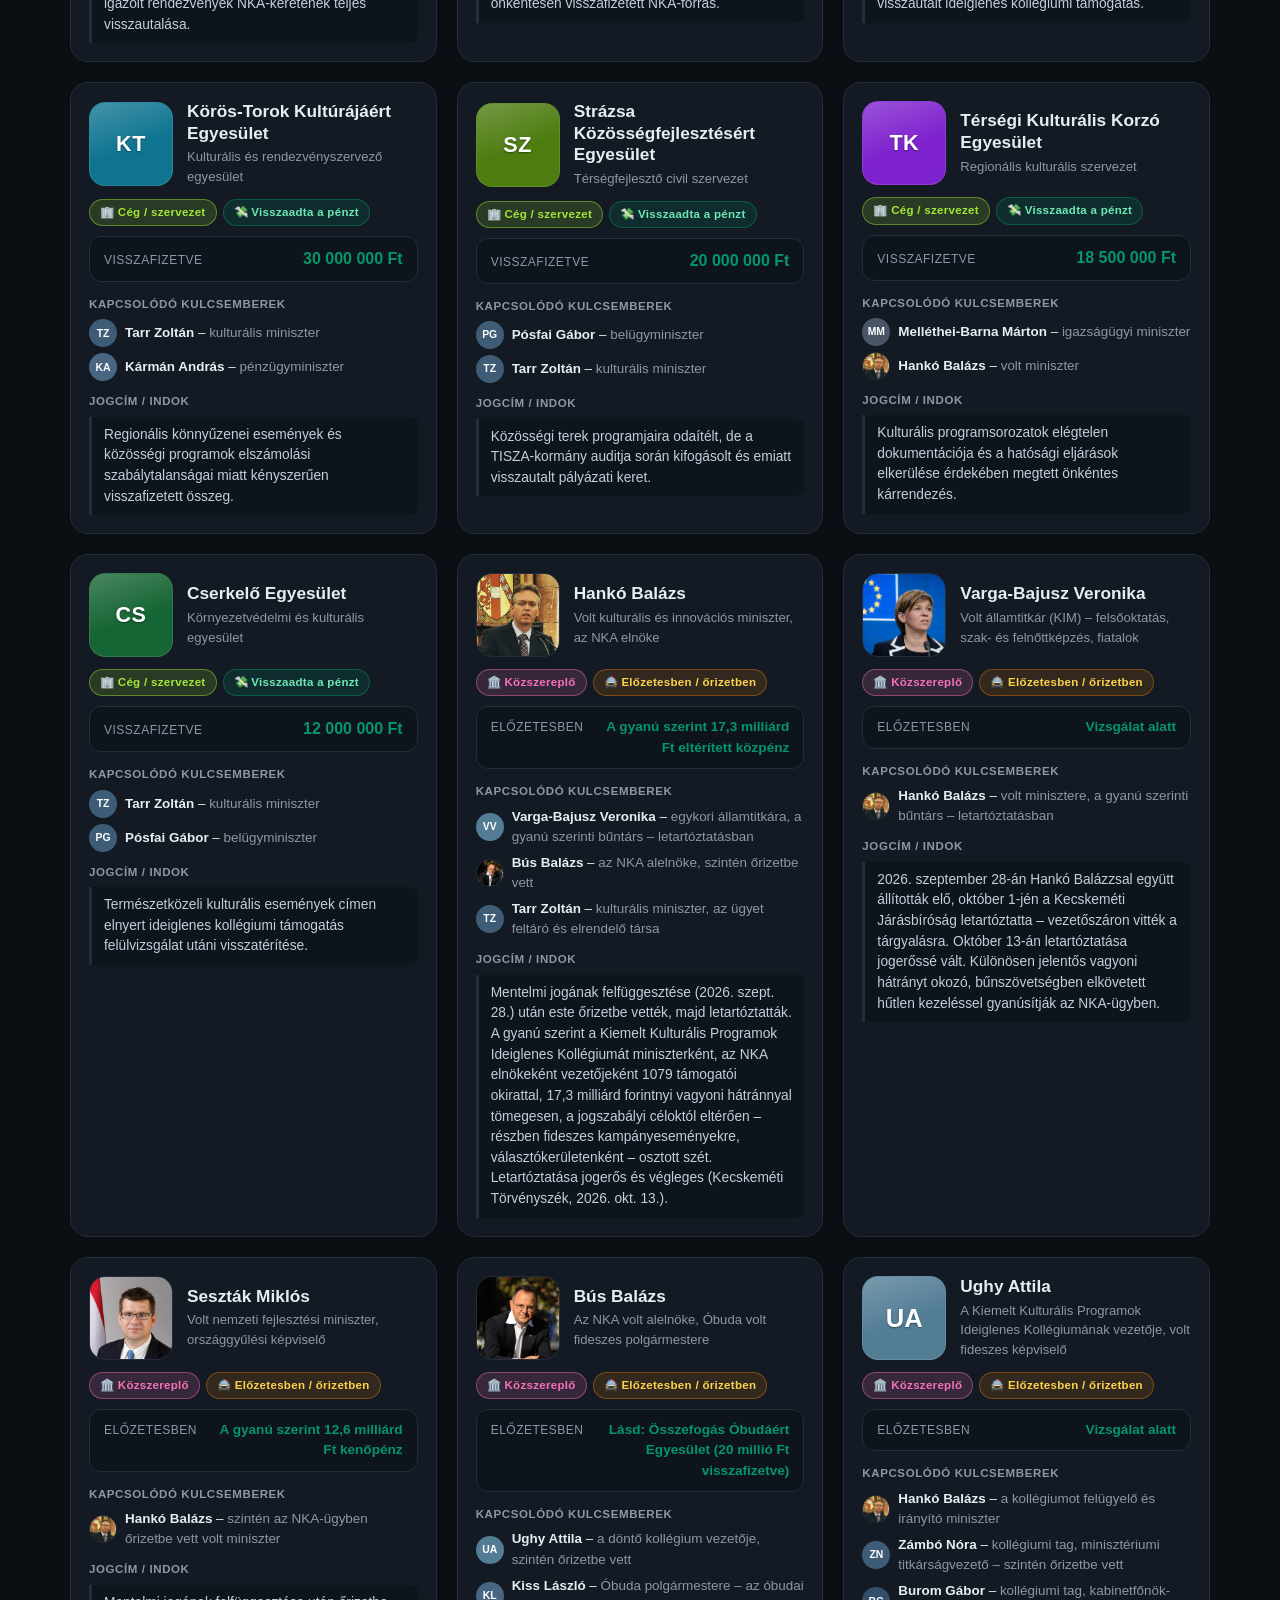
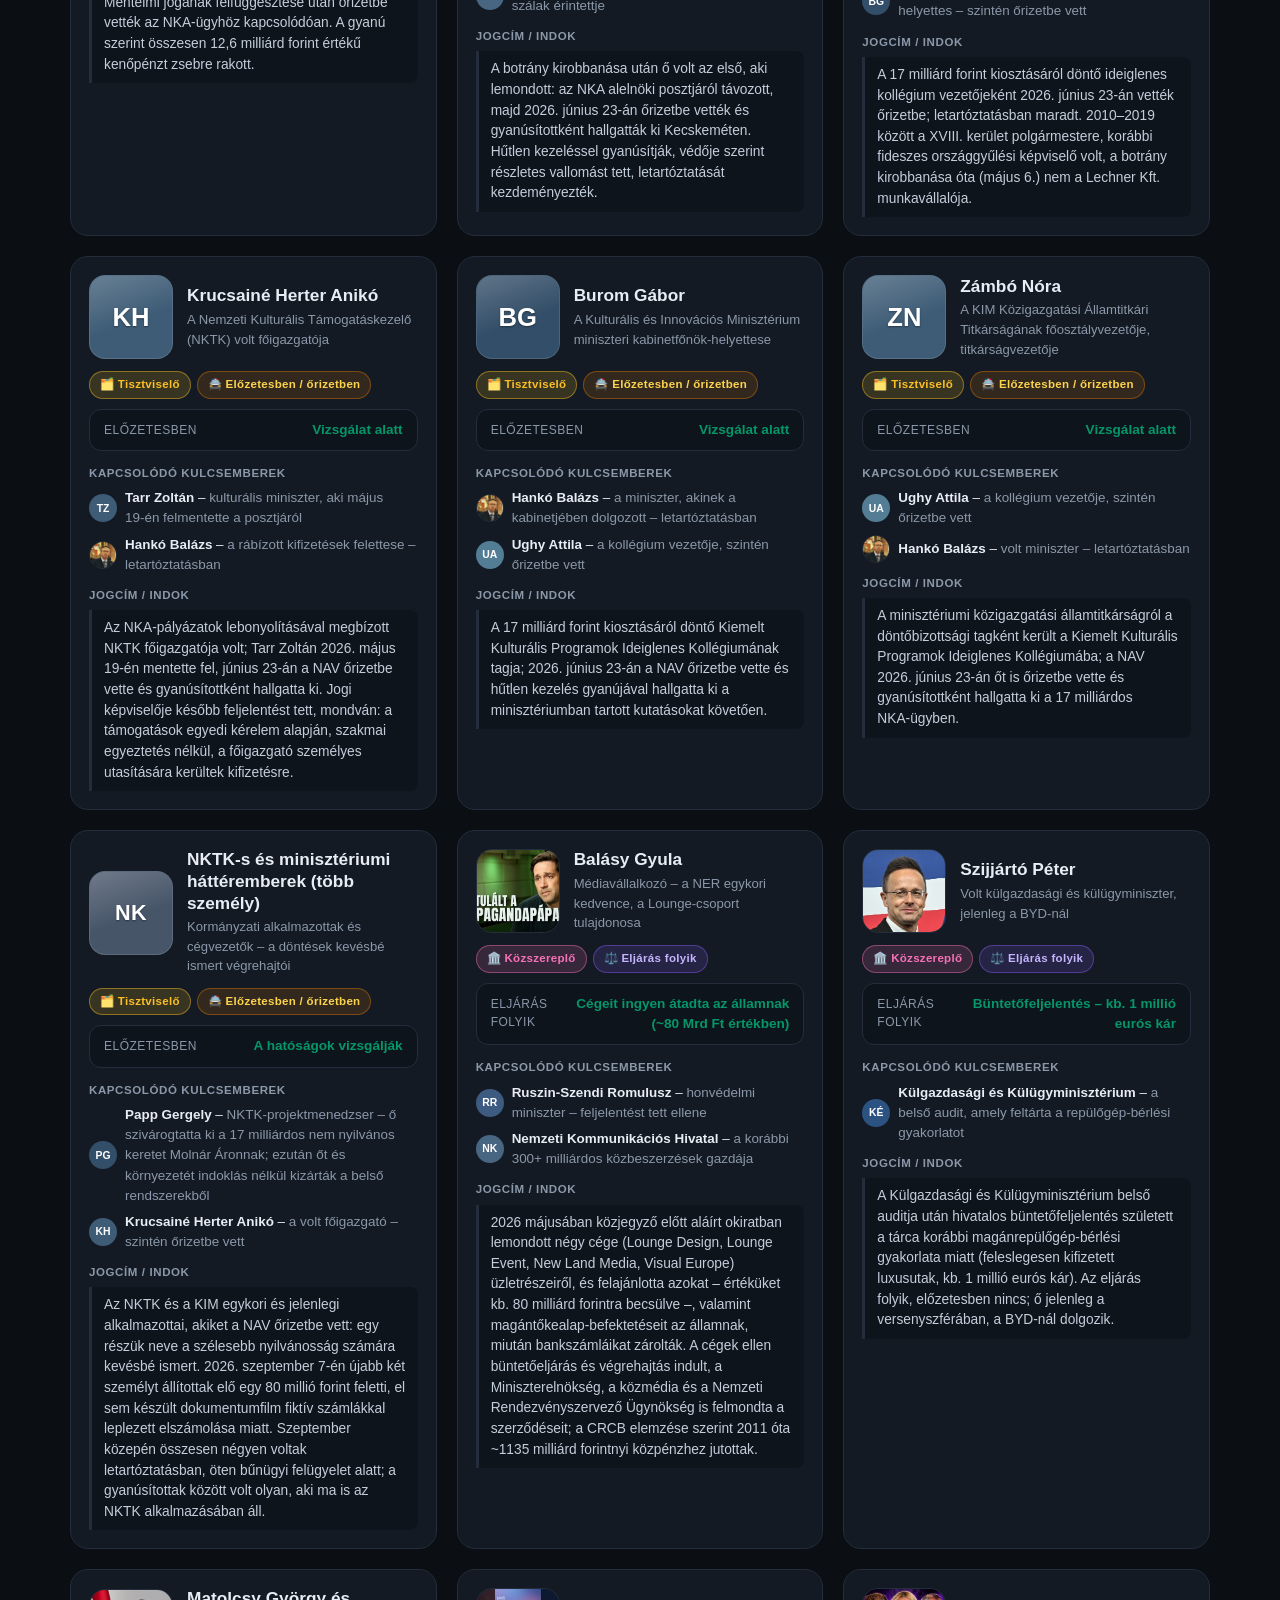
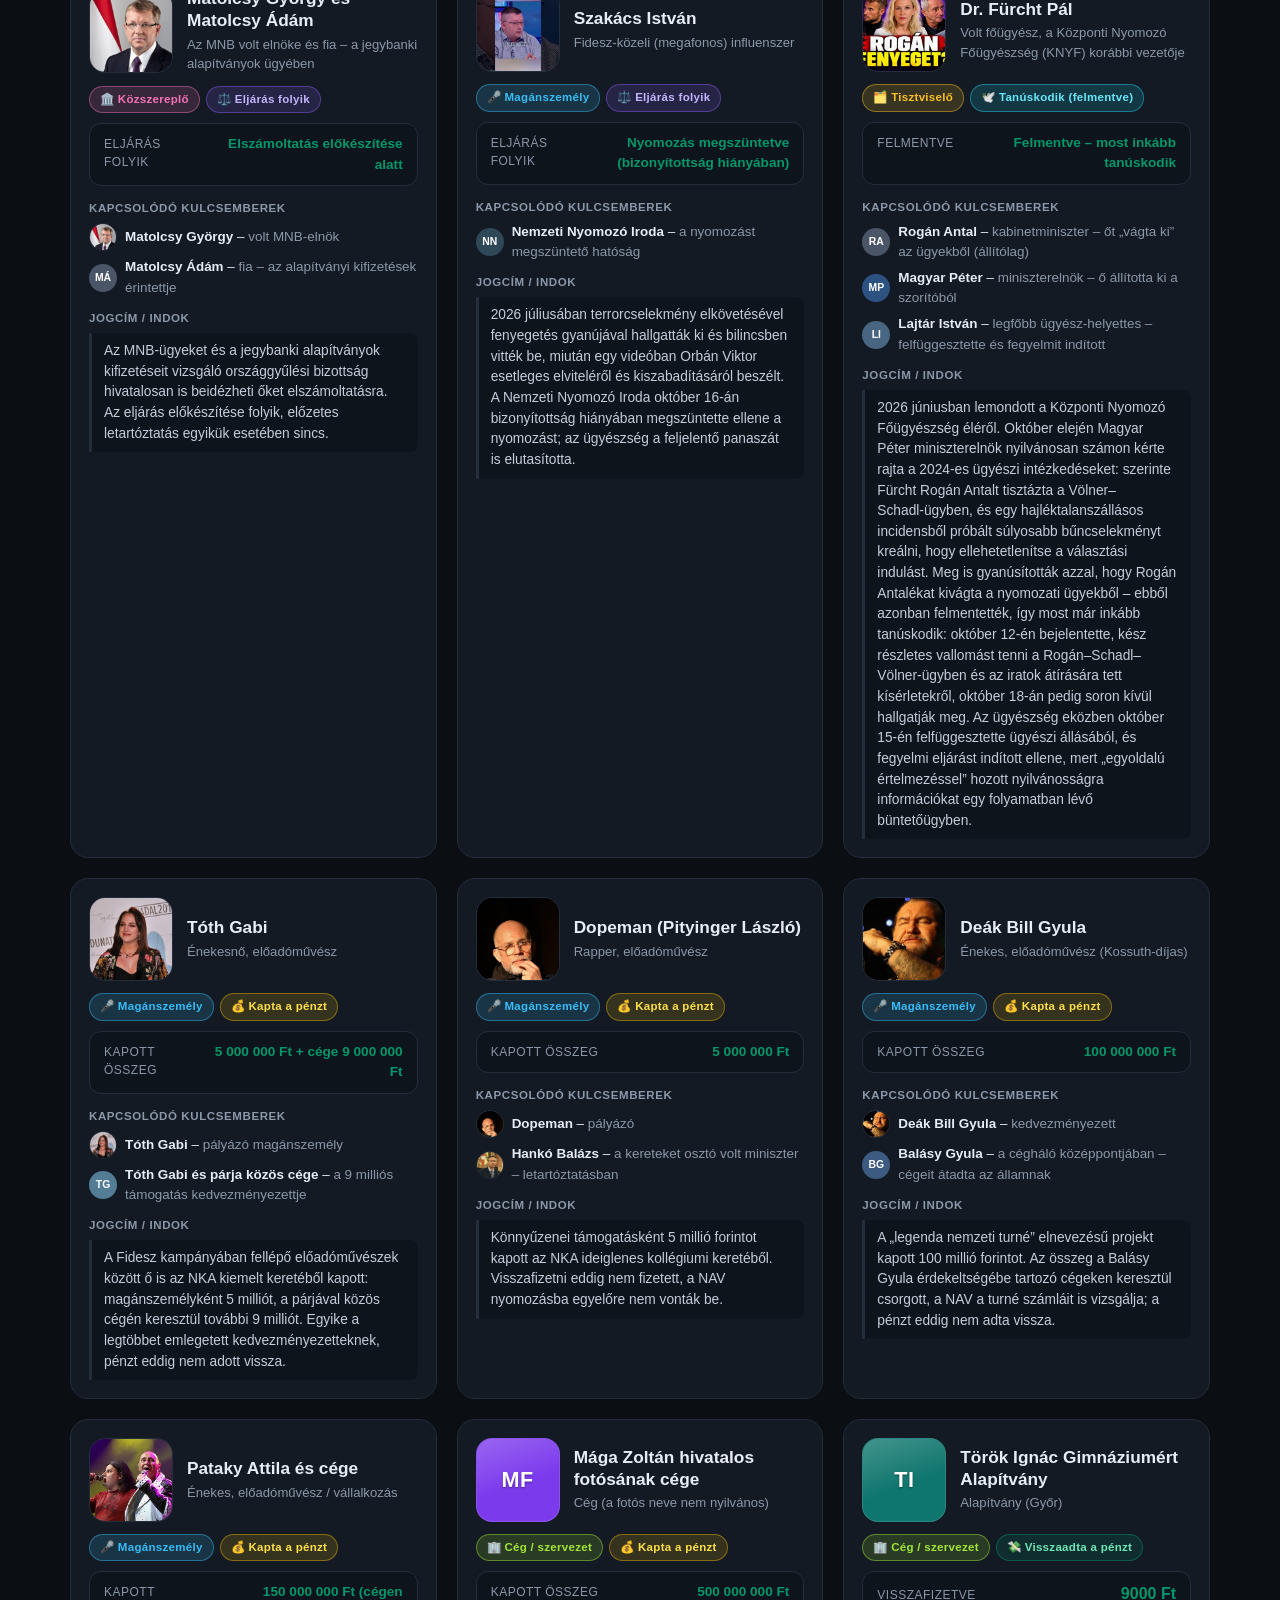
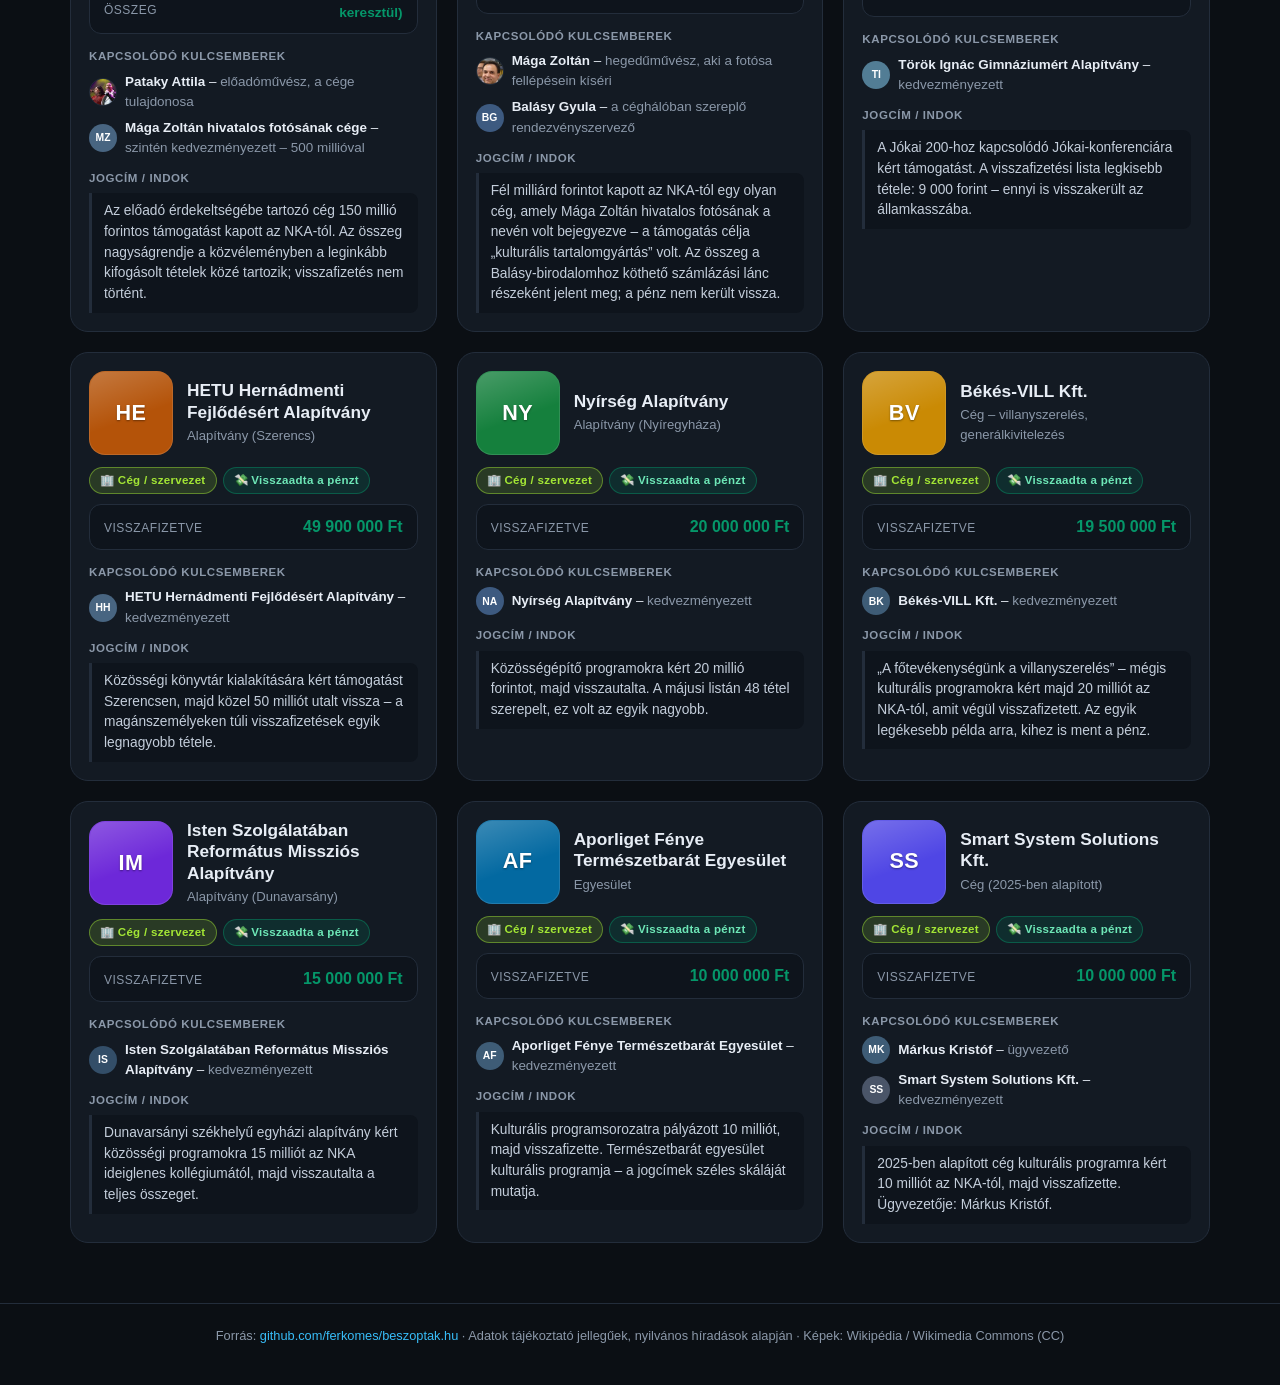
==== commit 601fdbd4: "Uj kategoria: Tanuskodik (felmentve) 🕊️ + Dr. Fürcht Pál kartya (48 szereplő), kartya-cimkek kategor" ====
--- a/index.html
+++ b/index.html
@@ -21,6 +21,7 @@
     <button class="szuro" data-kat="sitt">⛓️ Sittre került</button>
     <button class="szuro" data-kat="elozetes">🚔 Előzetesben</button>
     <button class="szuro" data-kat="felkeszul">⚖️ Eljárás folyik</button>
+    <button class="szuro" data-kat="tanu">🕊️ Tanúskodik</button>
     <button class="szuro" data-kat="kapta">💰 Kapta a pénzt</button>
     <button class="szuro" data-kat="visszafizetes">💸 Visszaadta a pénzt</button>
     <input type="search" id="kereses" class="kereses" placeholder="Keresés névvel, céggel… (ékezet nélkül is)" title="Kis/nagybetű és ékezet nem számít. Több címke is egyszerre bekapcsolható.">
--- a/css/styles.css
+++ b/css/styles.css
@@ -184,6 +184,7 @@
 .bajsz.visszafizetes { background: rgba(5,150,105,.16); color: #6ee7b7; border: 1px solid rgba(5,150,105,.45); }
 .bajsz.felkeszul { background: rgba(139,92,246,.16); color: #c4b5fd; border: 1px solid rgba(139,92,246,.45); }
 .bajsz.kapta { background: rgba(234,179,8,.16); color: #fde047; border: 1px solid rgba(234,179,8,.45); }
+.bajsz.tanu { background: rgba(34,211,238,.16); color: #67e8f9; border: 1px solid rgba(34,211,238,.45); }
 .bajsz.fokat-bajsz {
   background: color-mix(in srgb, var(--fokat-szin) 16%, transparent);
   color: var(--fokat-szin);
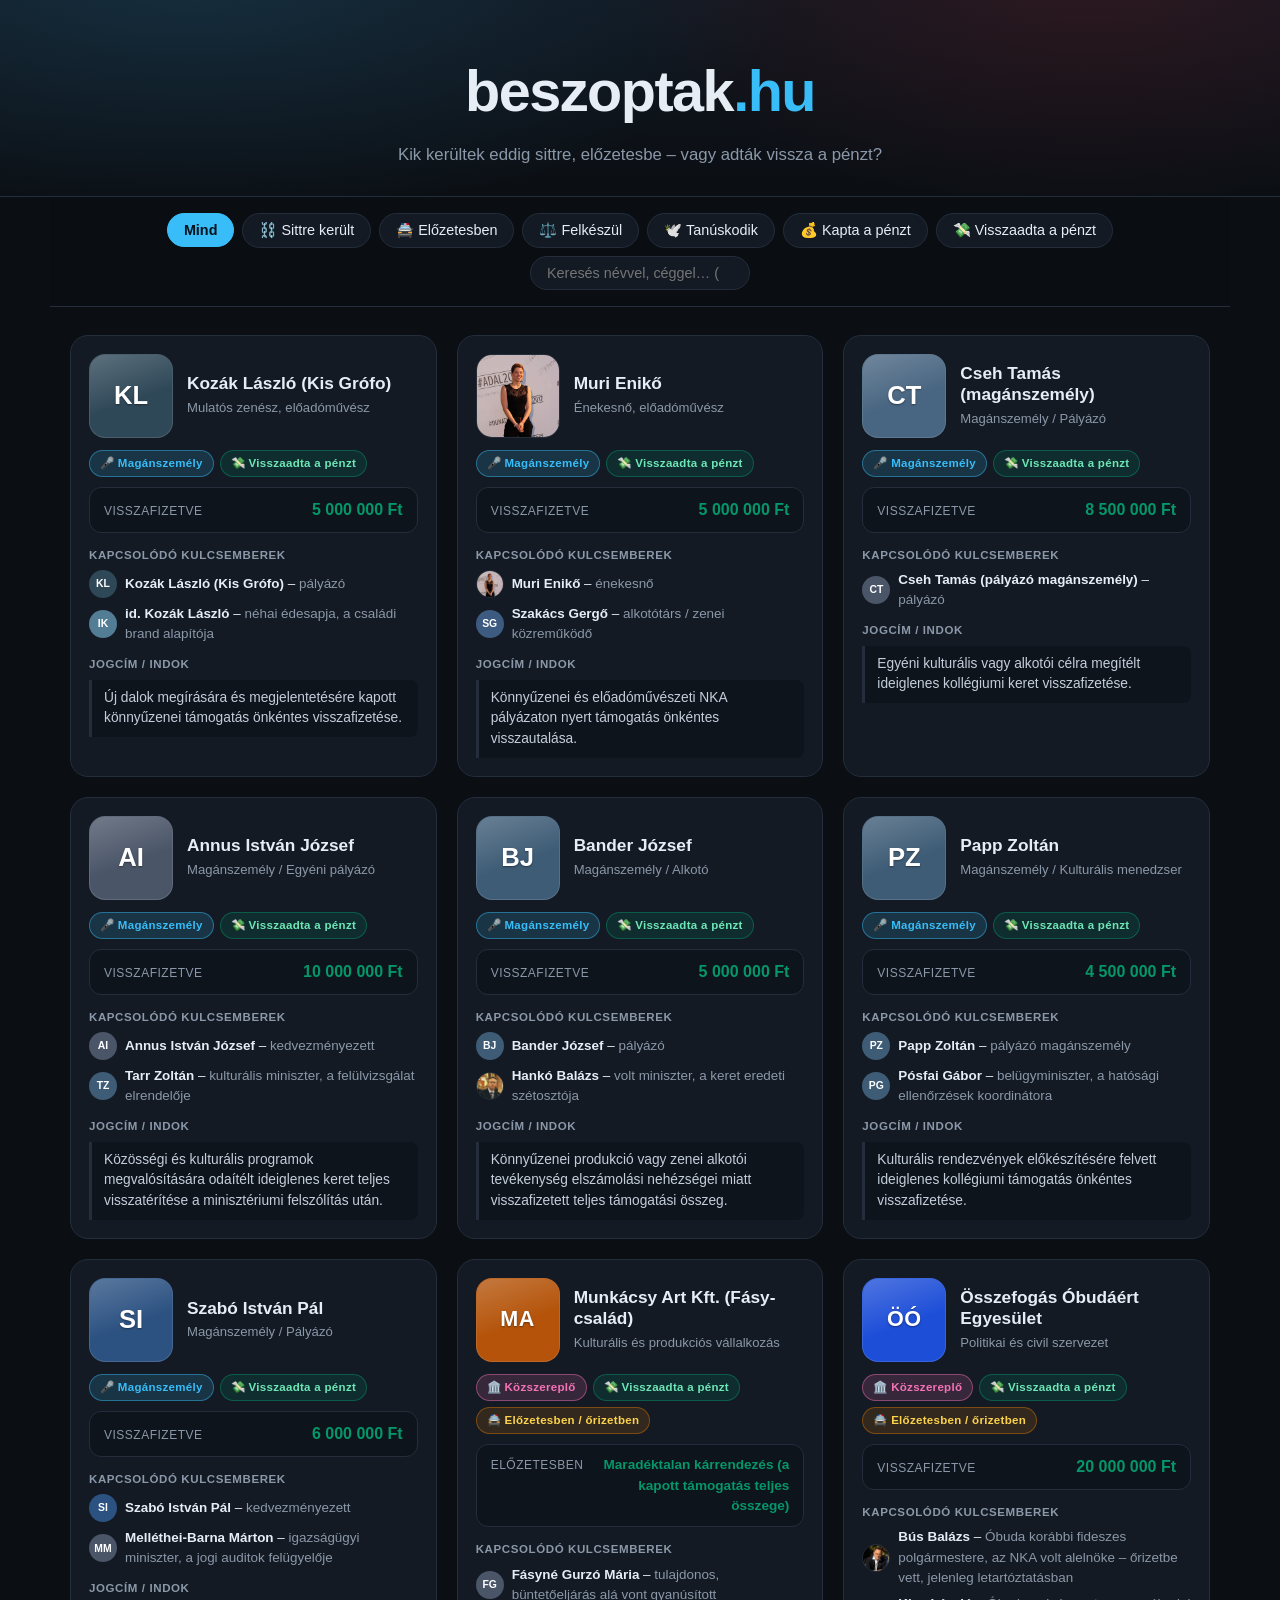
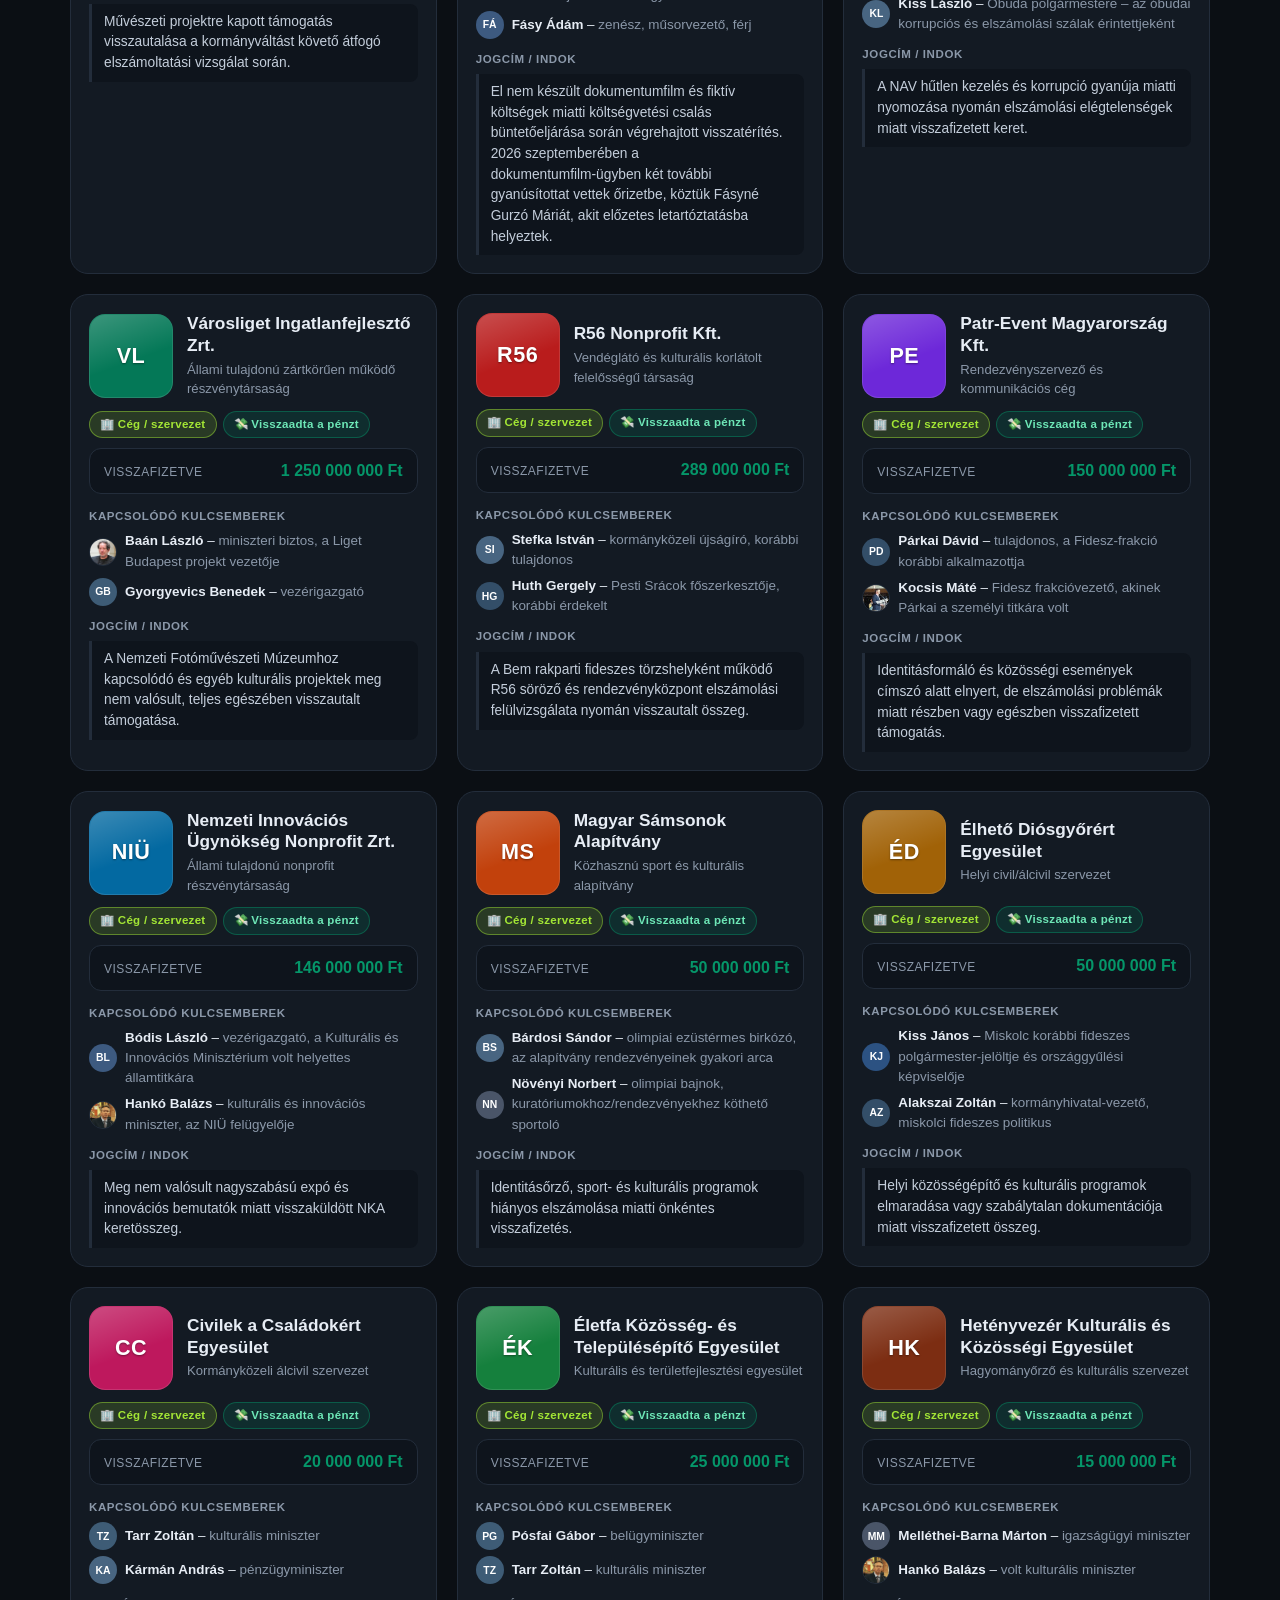
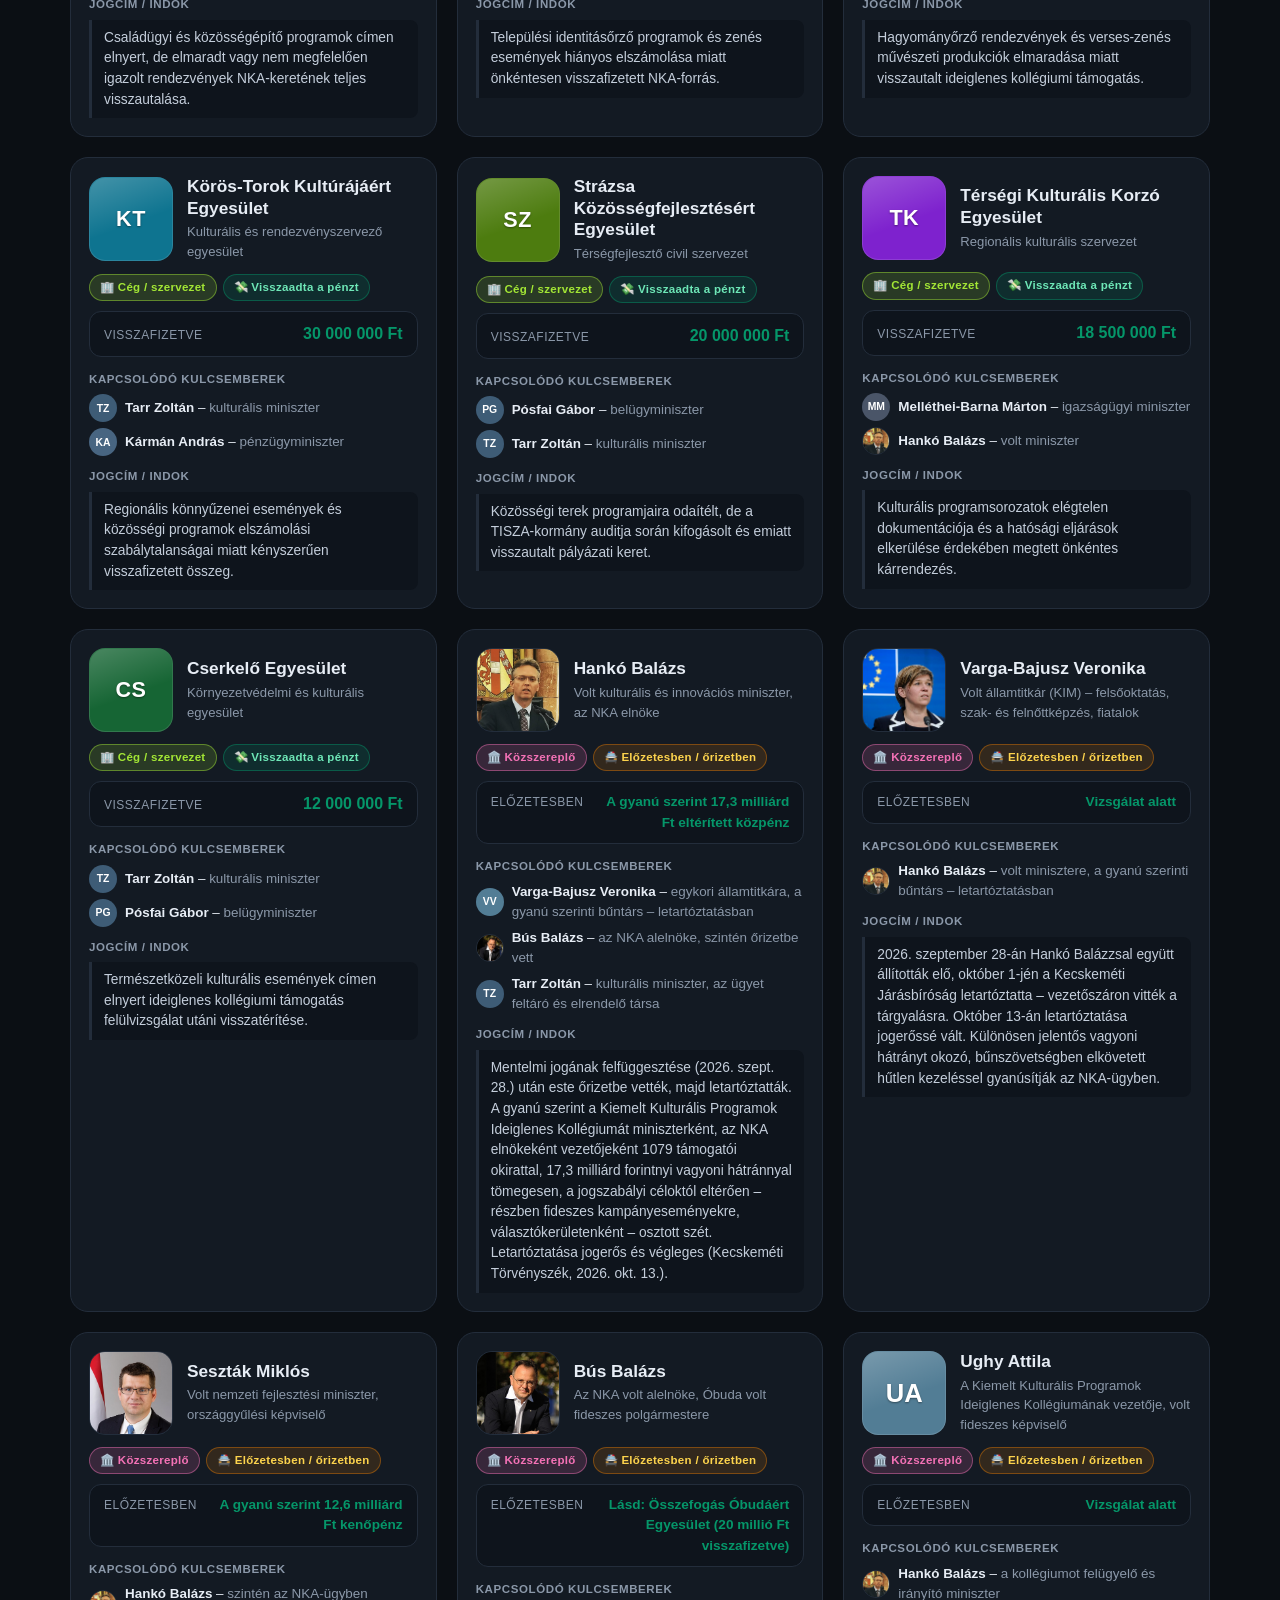
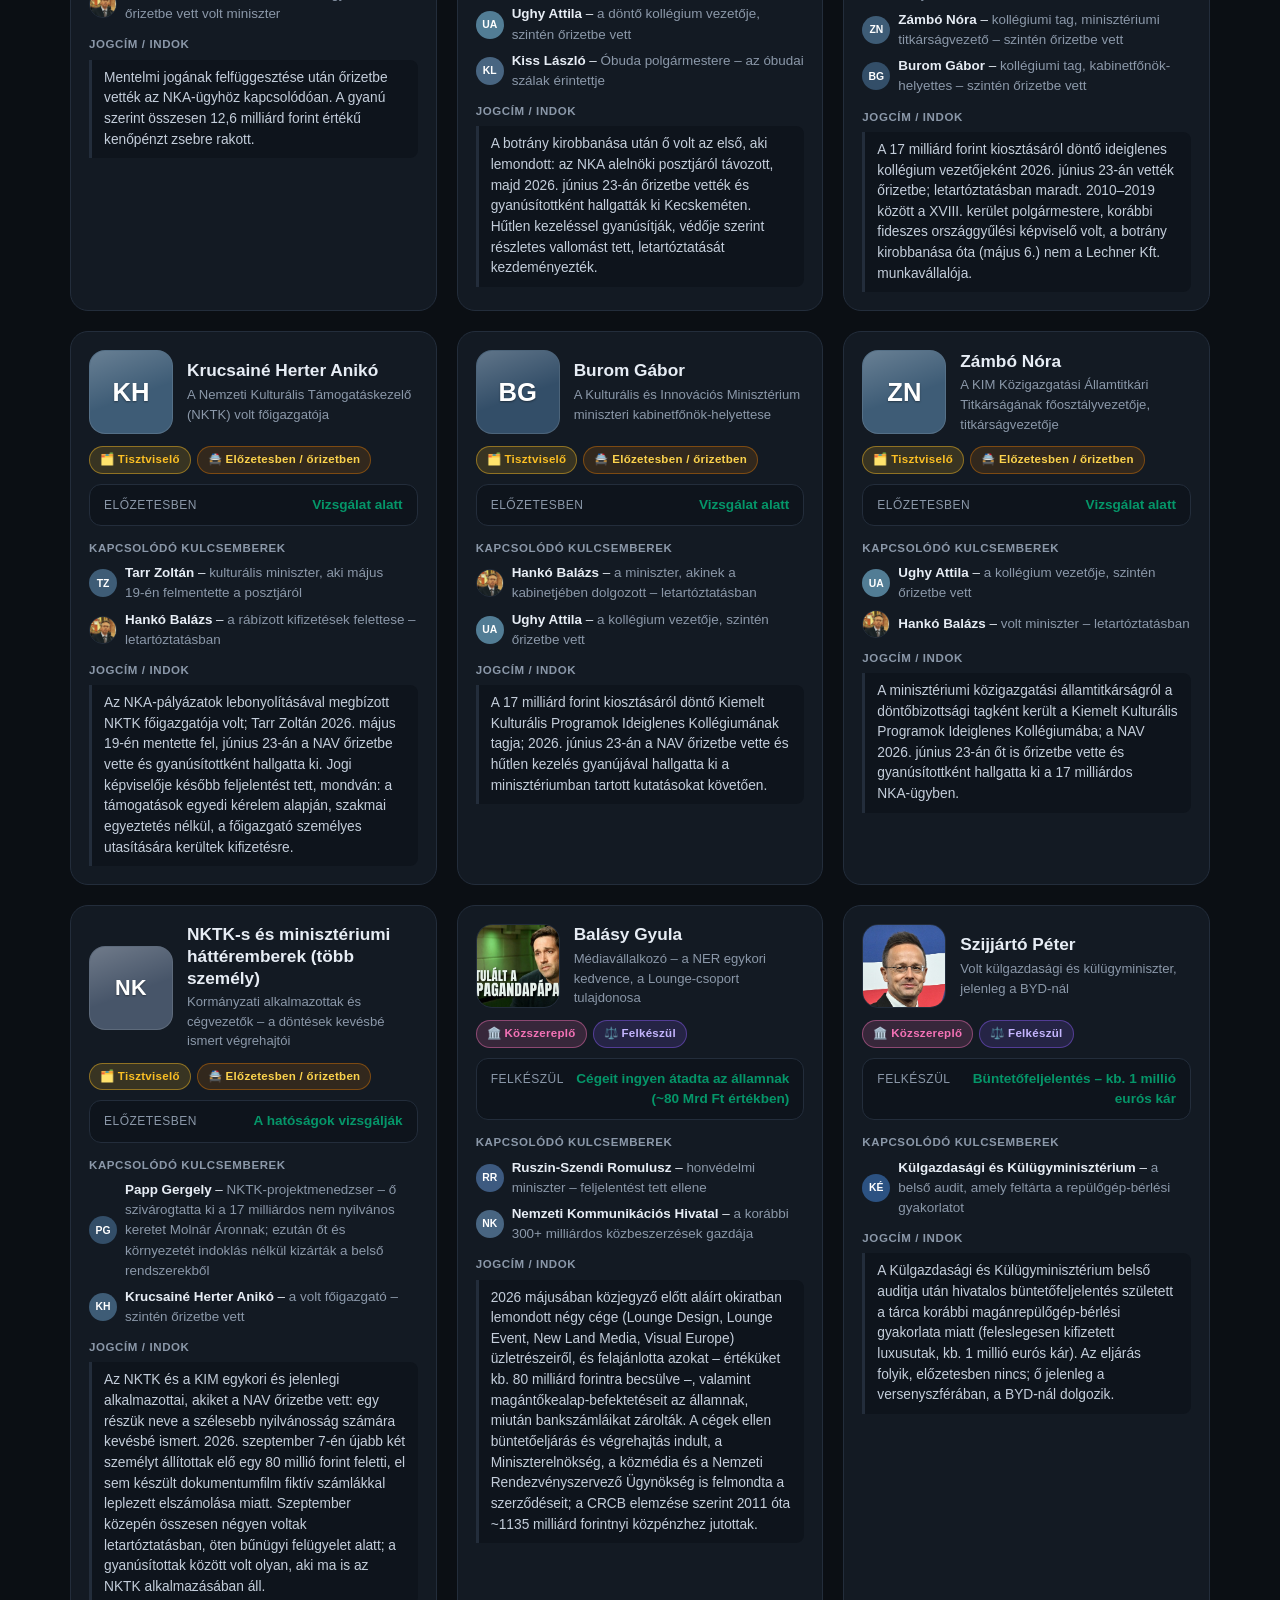
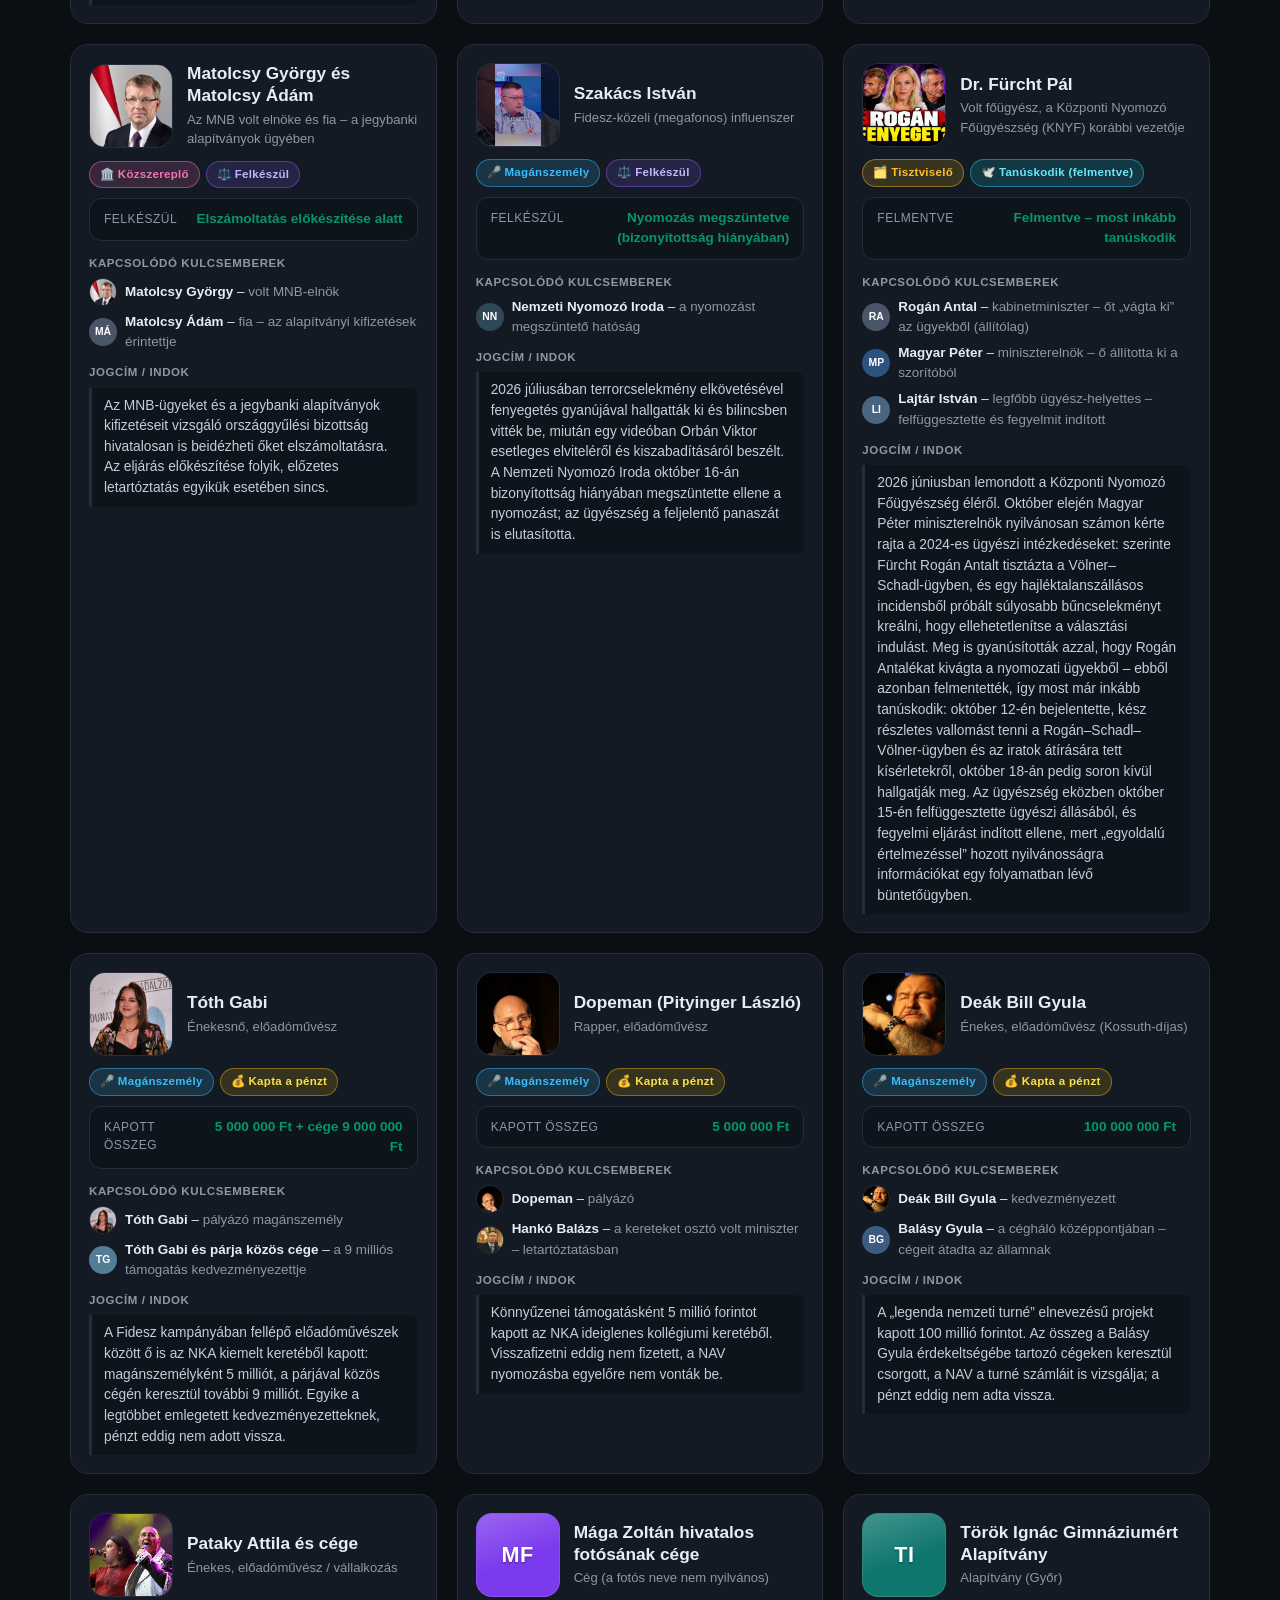
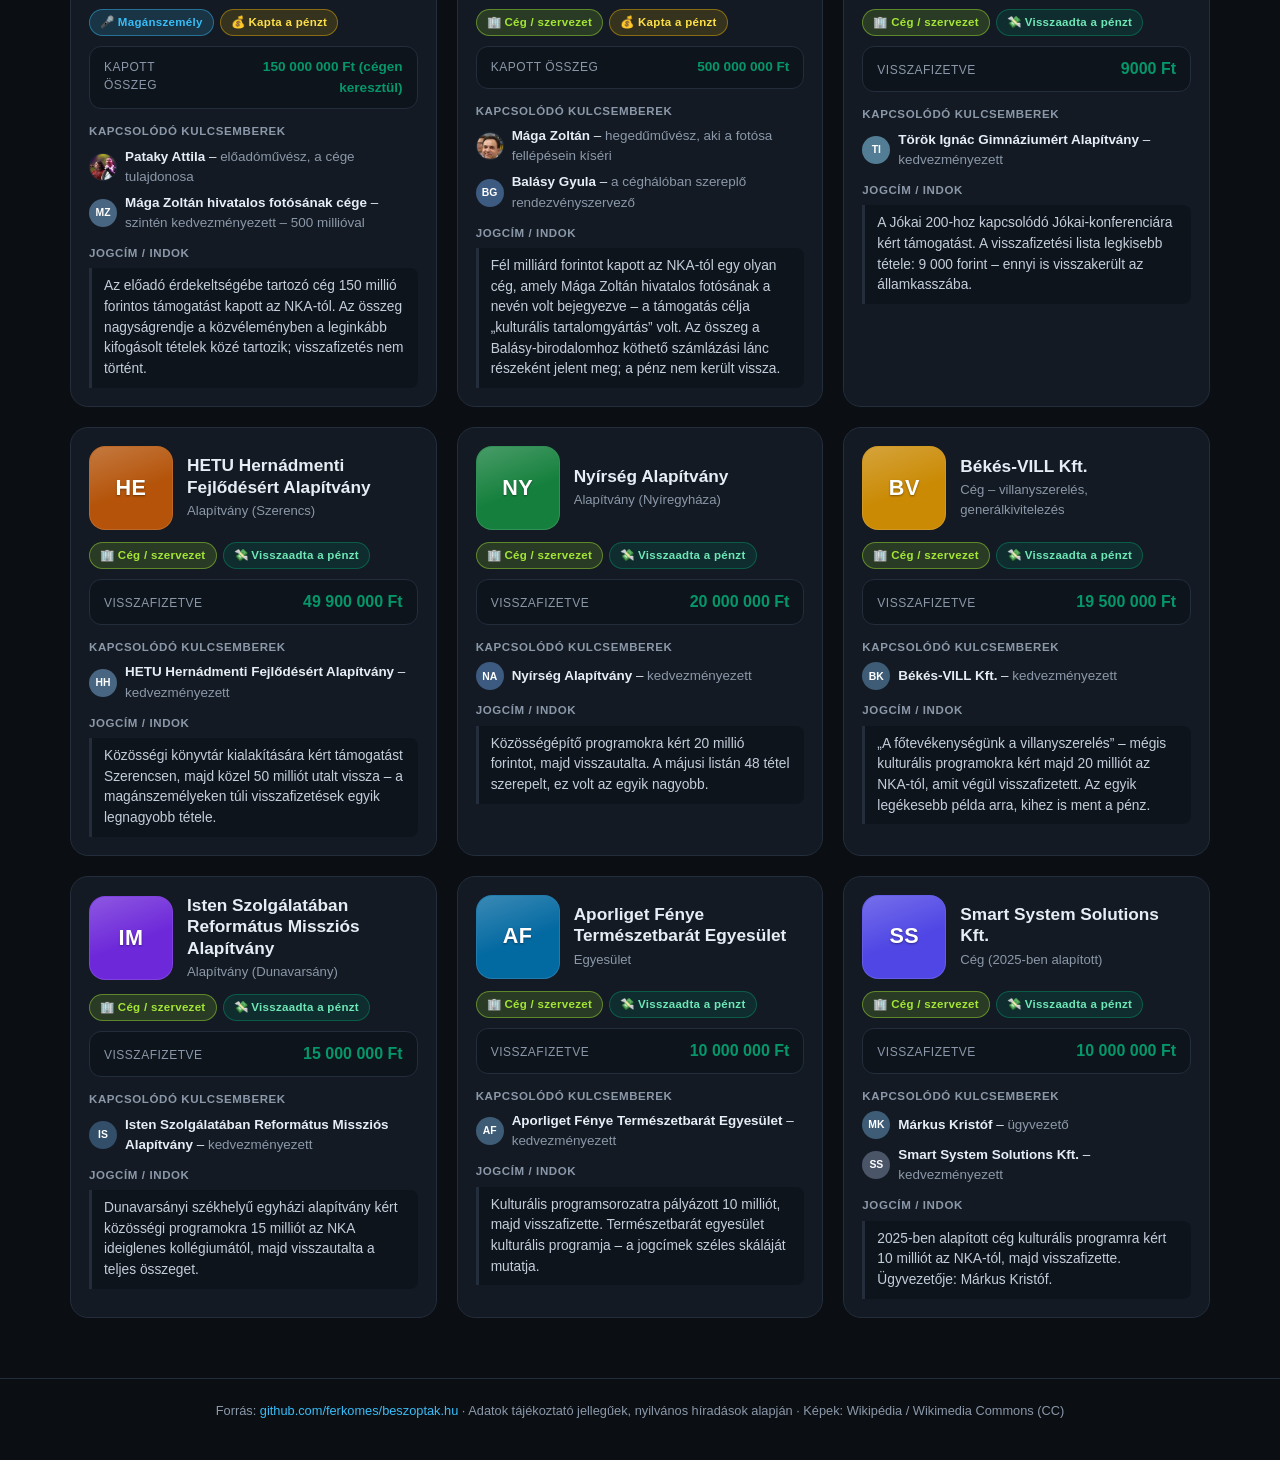
==== commit 261fa56b: "Szurok sora visszaallitva (kozepre, wrap, sticky) + kereso nem tolta el a menut; felkeszul kategoria" ====
--- a/index.html
+++ b/index.html
@@ -20,7 +20,7 @@
     <button class="szuro aktiv" data-kat="mind">Mind</button>
     <button class="szuro" data-kat="sitt">⛓️ Sittre került</button>
     <button class="szuro" data-kat="elozetes">🚔 Előzetesben</button>
-    <button class="szuro" data-kat="felkeszul">⚖️ Eljárás folyik</button>
+    <button class="szuro" data-kat="felkeszul">⚖️ Felkészül</button>
     <button class="szuro" data-kat="tanu">🕊️ Tanúskodik</button>
     <button class="szuro" data-kat="kapta">💰 Kapta a pénzt</button>
     <button class="szuro" data-kat="visszafizetes">💸 Visszaadta a pénzt</button>
--- a/css/styles.css
+++ b/css/styles.css
@@ -46,6 +46,23 @@
   font-size: 1.05rem;
 }
 
+.szurok {
+  display: flex;
+  flex-wrap: wrap;
+  gap: 8px;
+  align-items: center;
+  justify-content: center;
+  max-width: 1180px;
+  margin: 0 auto;
+  padding: 16px 20px;
+  position: sticky;
+  top: 0;
+  z-index: 20;
+  background: rgba(11, 15, 20, .92);
+  backdrop-filter: blur(10px);
+  -webkit-backdrop-filter: blur(10px);
+  border-bottom: 1px solid var(--keret);
+}
 
 
 
@@ -72,7 +89,6 @@
 }
 
 .kereses {
-  margin-left: auto;
   background: var(--kartya);
   border: 1px solid var(--keret);
   border-radius: 999px;
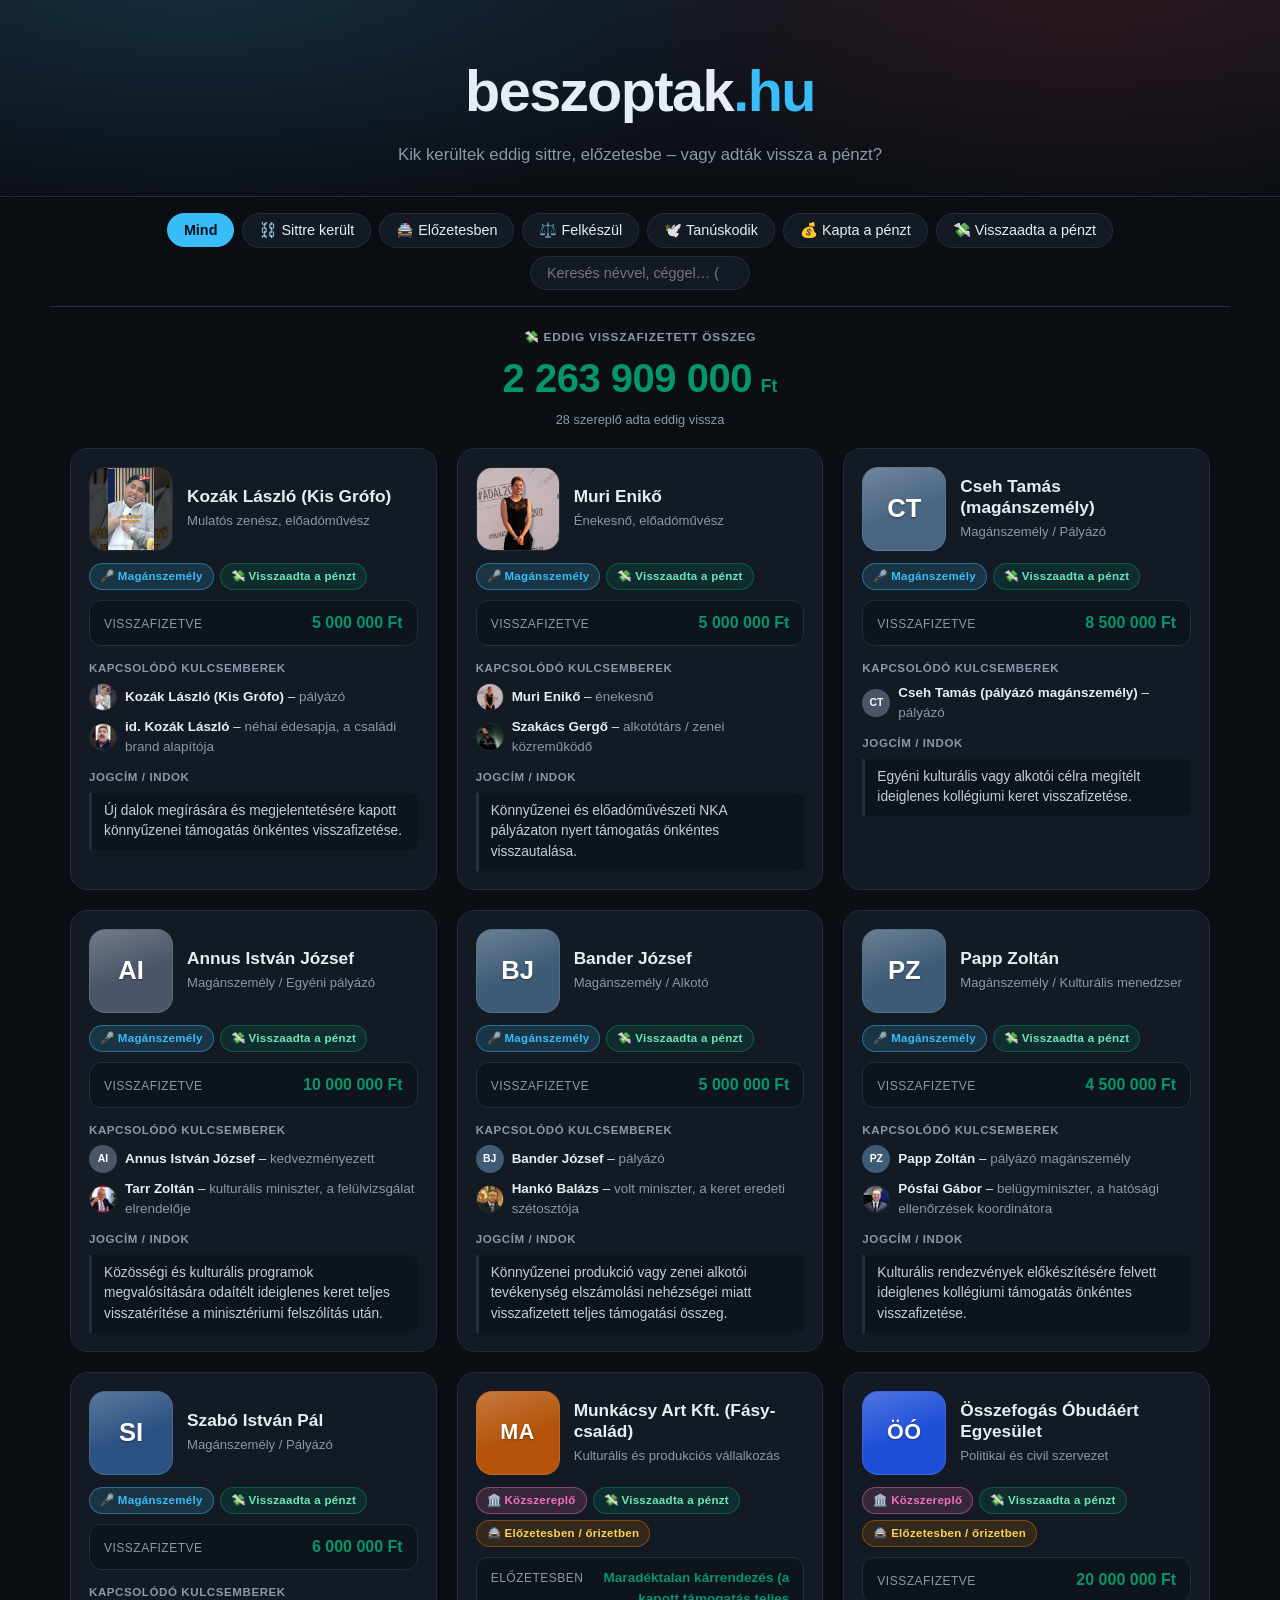
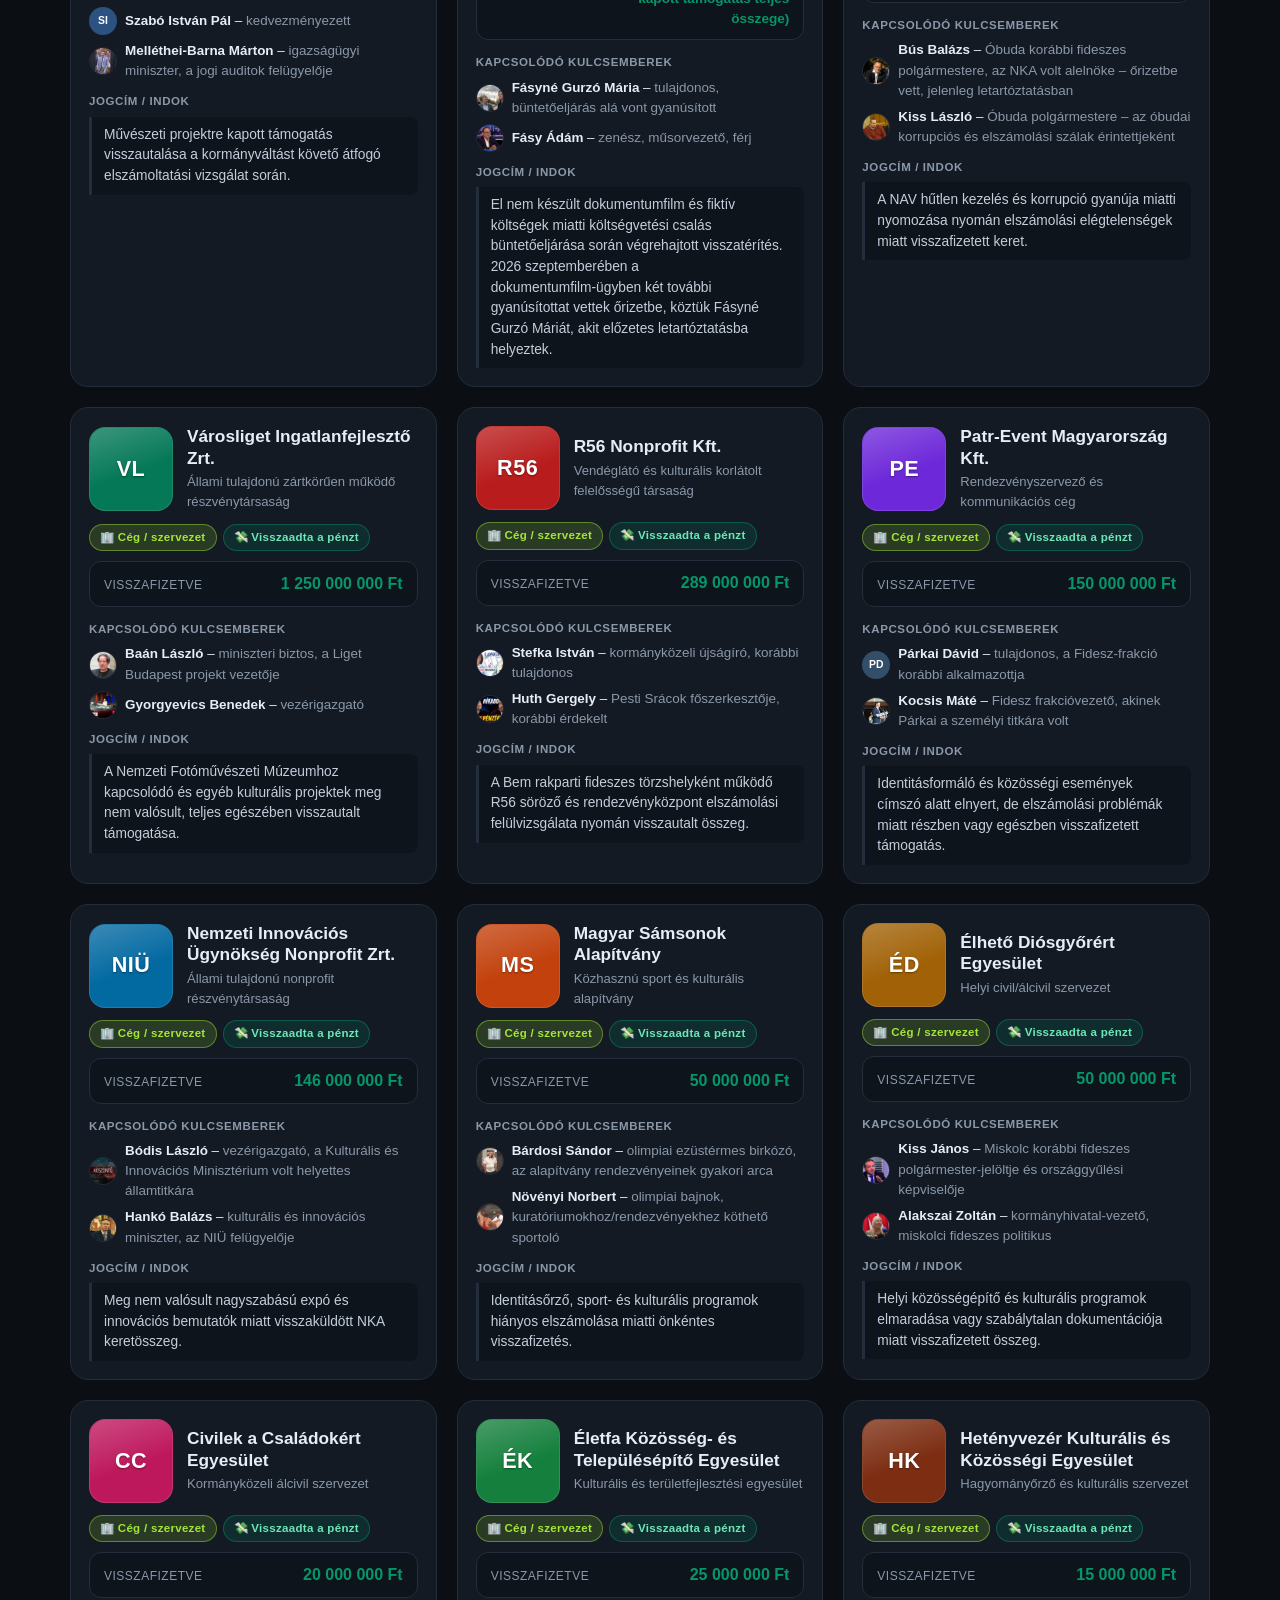
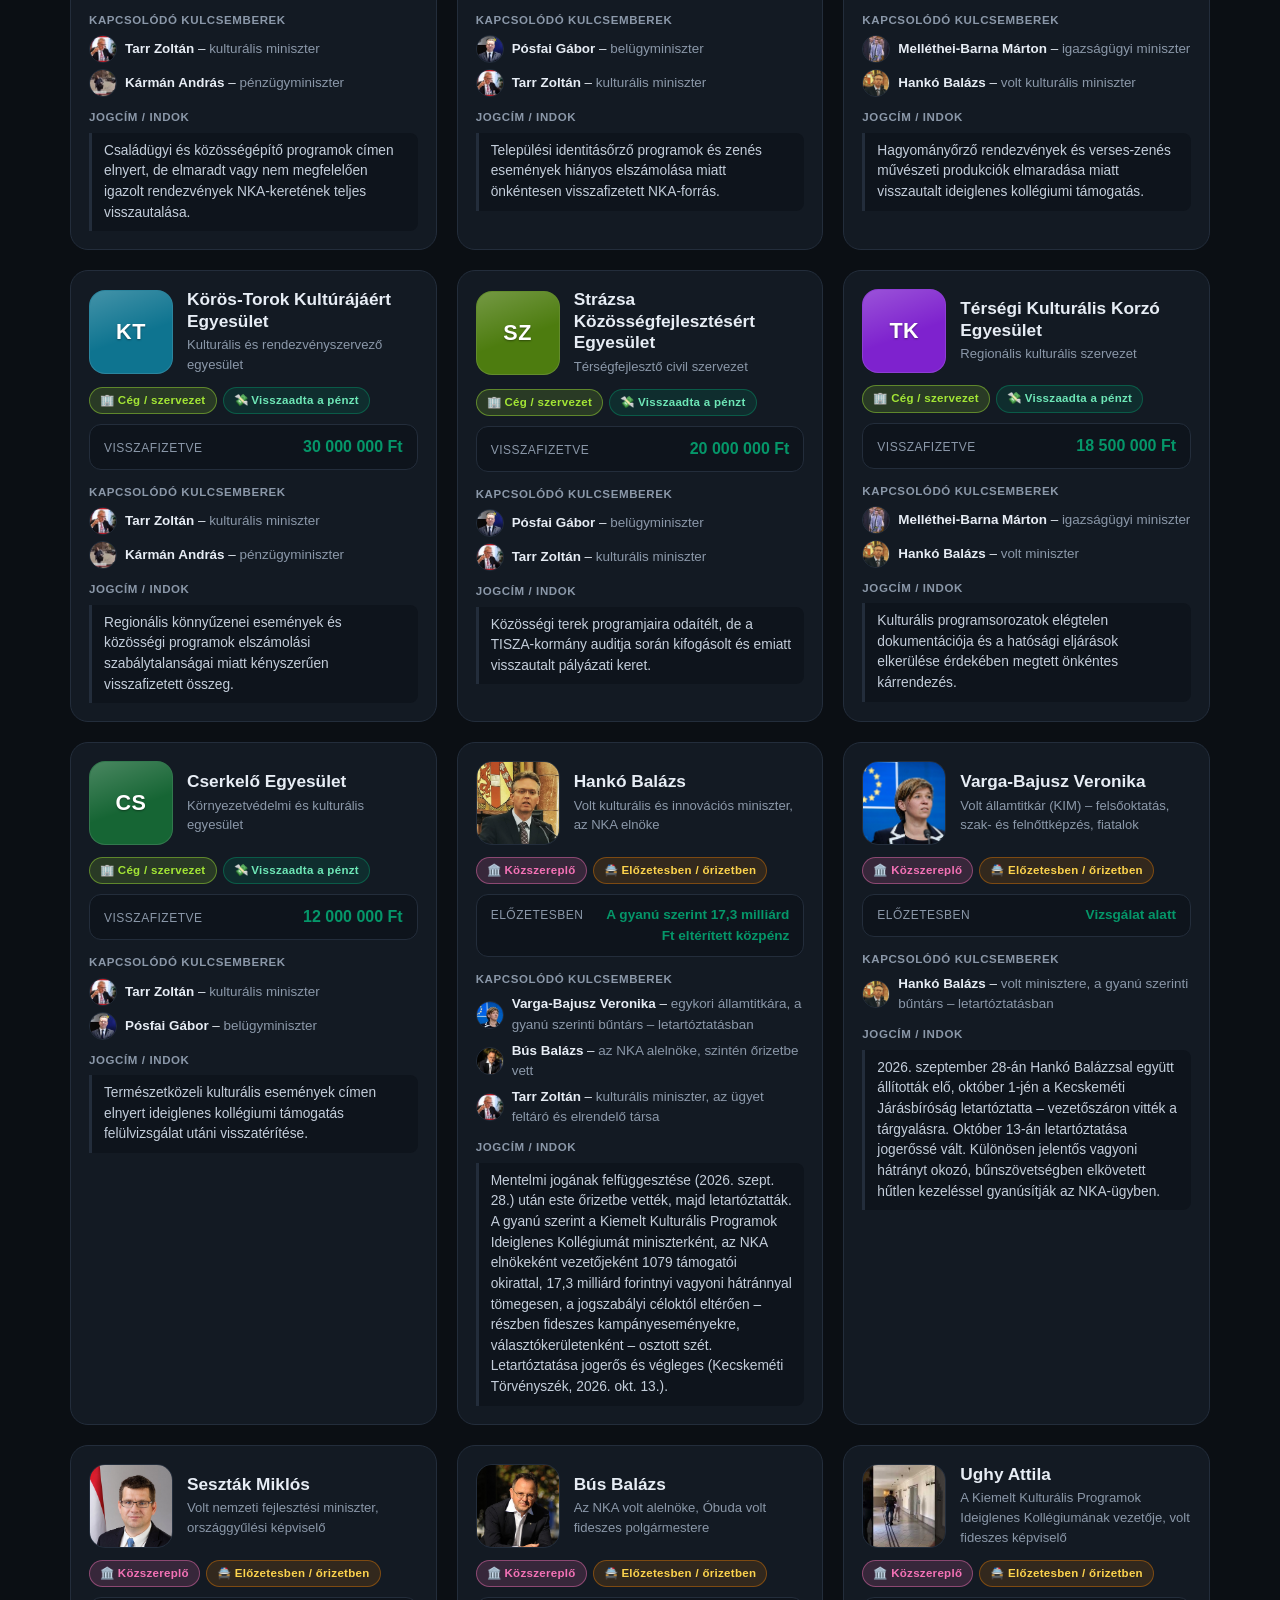
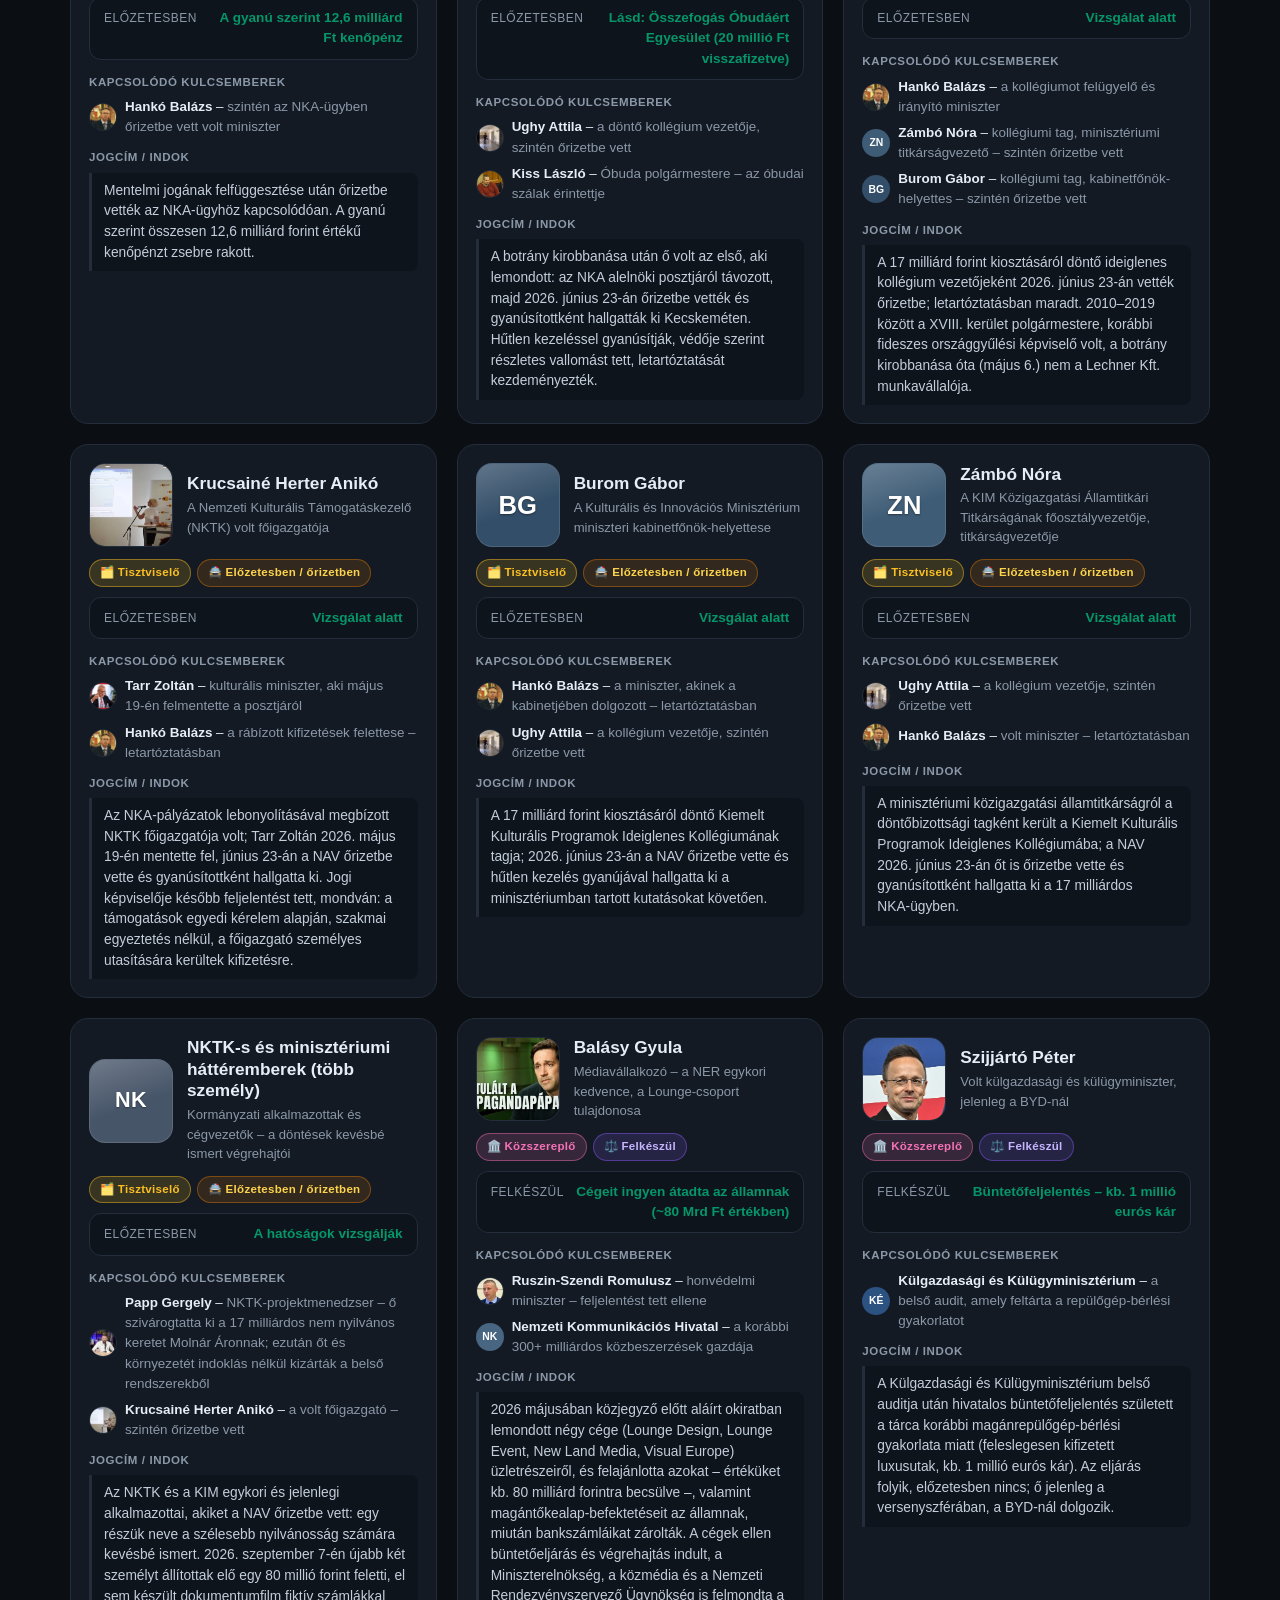
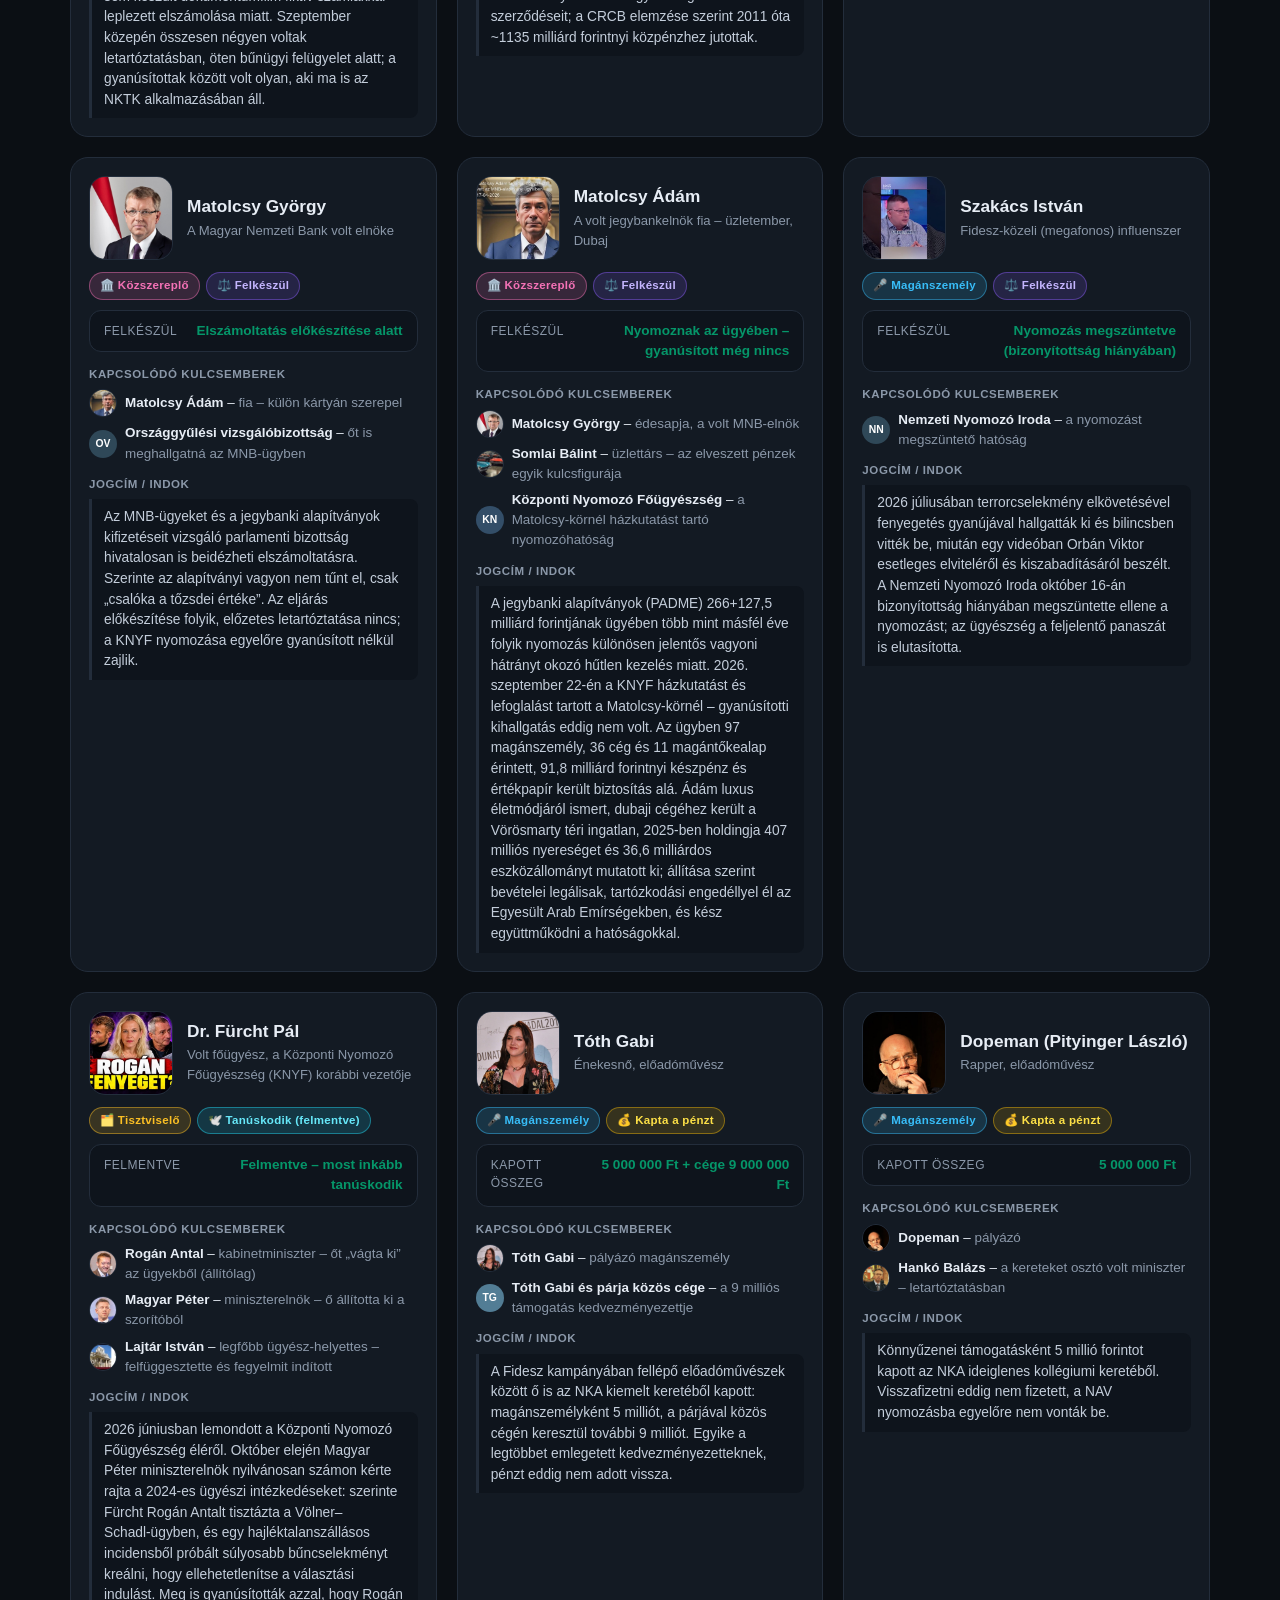
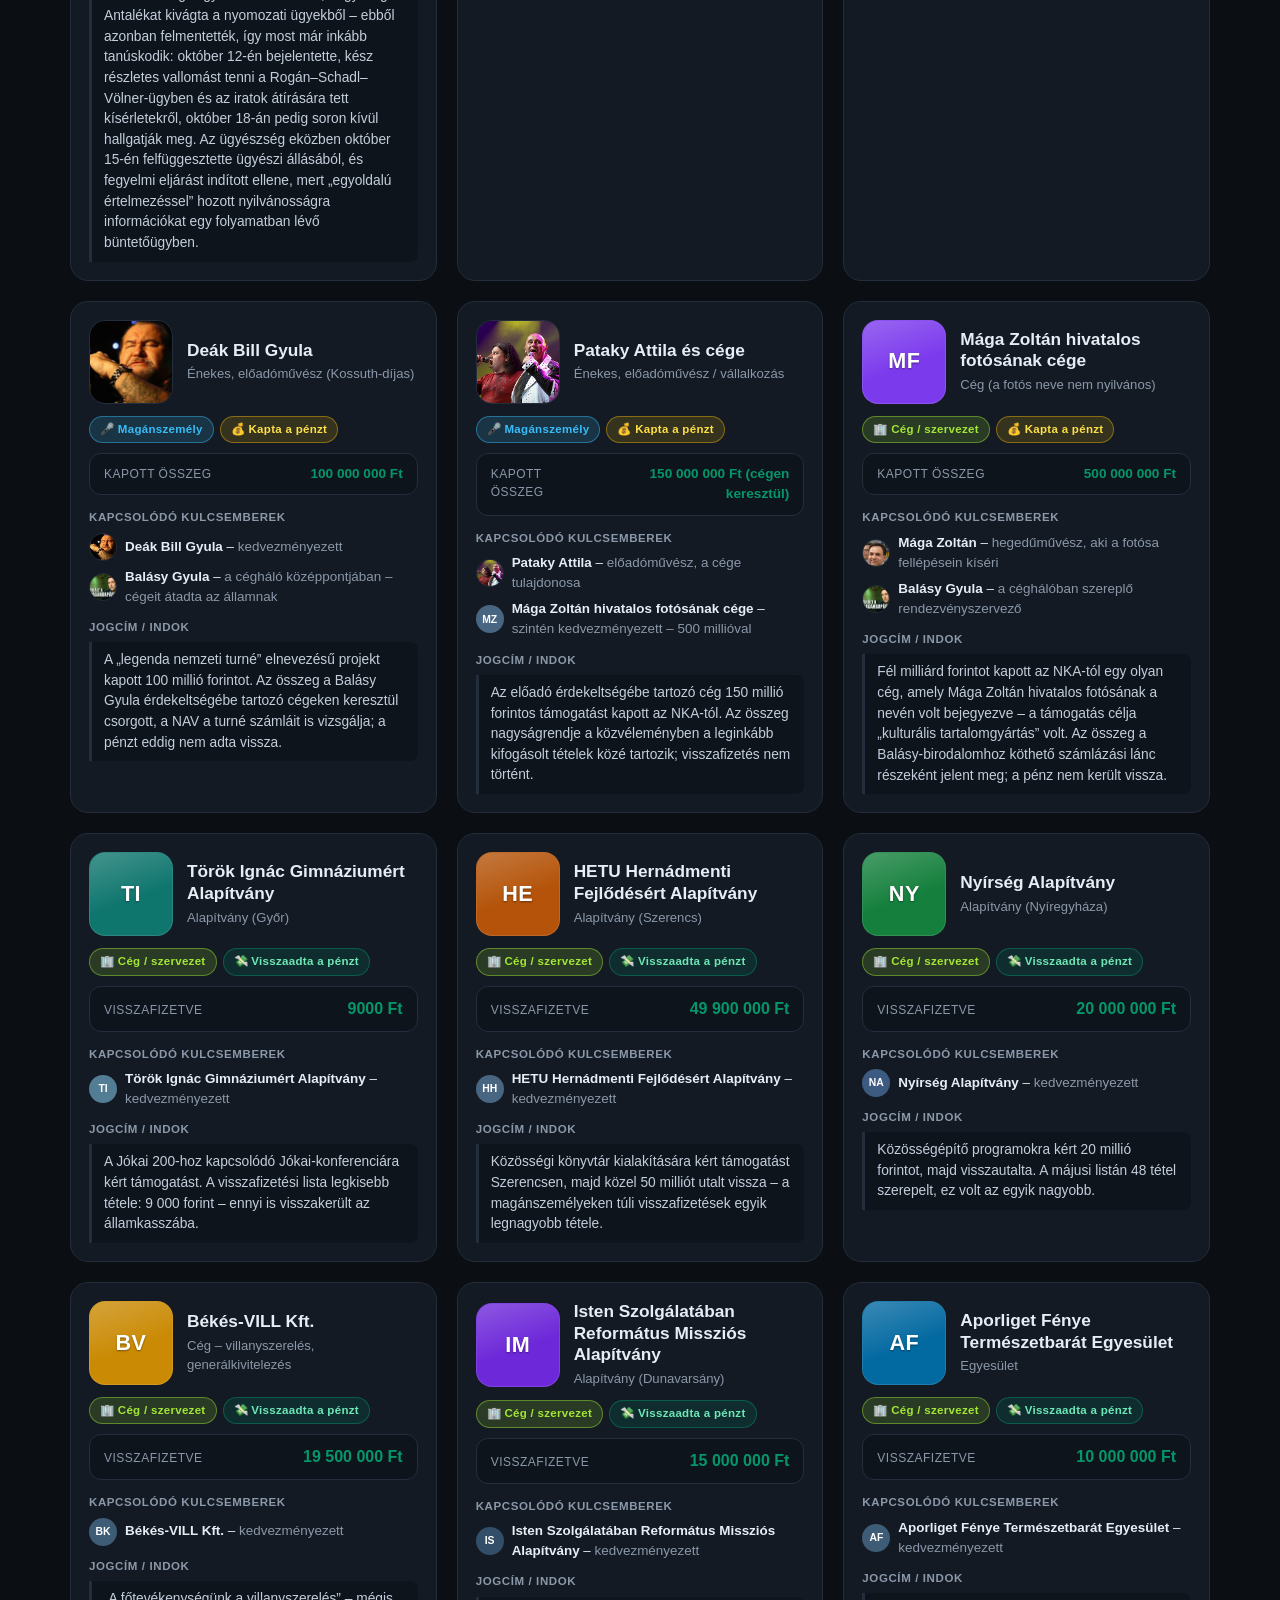
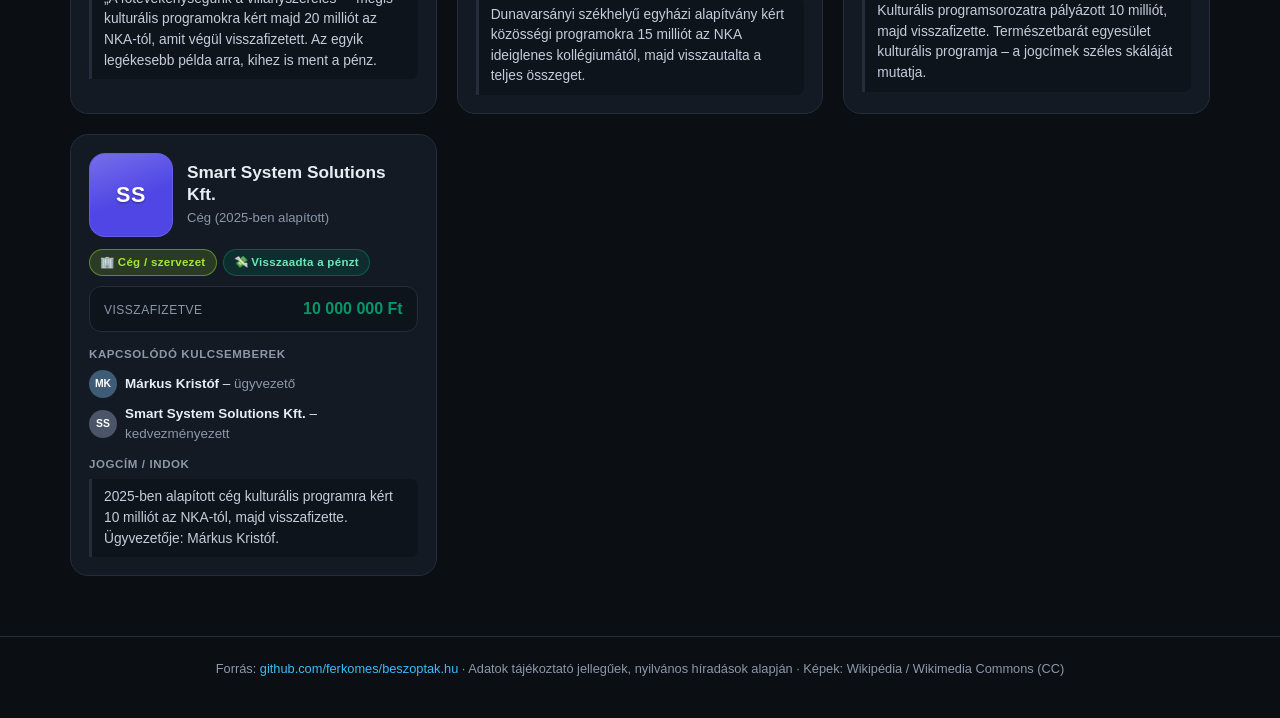
==== commit cb169e6b: "Animalt visszafizetett-osszeg szamlalo (szuresre reagalo)" ====
--- a/index.html
+++ b/index.html
@@ -27,6 +27,12 @@
     <input type="search" id="kereses" class="kereses" placeholder="Keresés névvel, céggel… (ékezet nélkül is)" title="Kis/nagybetű és ékezet nem számít. Több címke is egyszerre bekapcsolható.">
   </nav>
 
+  <div class="szamlalo-sor" aria-live="polite">
+    <span class="szamlalo-cim">💸 Eddig visszafizetett összeg</span>
+    <span><span class="szamlalo-ertek" id="szamlalo">0</span><span class="szamlalo-eveg"> Ft</span></span>
+    <span class="szamlalo-resz" id="szamlalo-resz"></span>
+  </div>
+
   <main id="galeria" class="galeria"></main>
 
   <footer class="labjegyzet">
--- a/css/styles.css
+++ b/css/styles.css
@@ -100,10 +100,49 @@
 
 .kereses:focus { outline: 2px solid var(--akkent); border-color: transparent; }
 
+.szamlalo-sor {
+  max-width: 1180px;
+  margin: 0 auto;
+  padding: 22px 20px 0;
+  text-align: center;
+}
+
+.szamlalo-cim {
+  display: block;
+  color: var(--szurke);
+  font-size: .74rem;
+  font-weight: 700;
+  text-transform: uppercase;
+  letter-spacing: .8px;
+  margin-bottom: 2px;
+}
+
+.szamlalo-ertek {
+  font-size: clamp(1.7rem, 4.5vw, 2.5rem);
+  font-weight: 900;
+  color: var(--vissza);
+  font-variant-numeric: tabular-nums;
+  letter-spacing: -.5px;
+}
+
+.szamlalo-eveg {
+  font-size: 1.1rem;
+  font-weight: 800;
+  color: var(--vissza);
+  margin-left: 4px;
+}
+
+.szamlalo-resz {
+  display: block;
+  color: var(--szurke);
+  font-size: .8rem;
+  margin-top: 2px;
+}
+
 .galeria {
   max-width: 1180px;
   margin: 0 auto;
-  padding: 28px 20px 60px;
+  padding: 18px 20px 60px;
   display: grid;
   grid-template-columns: repeat(auto-fill, minmax(320px, 1fr));
   gap: 20px;
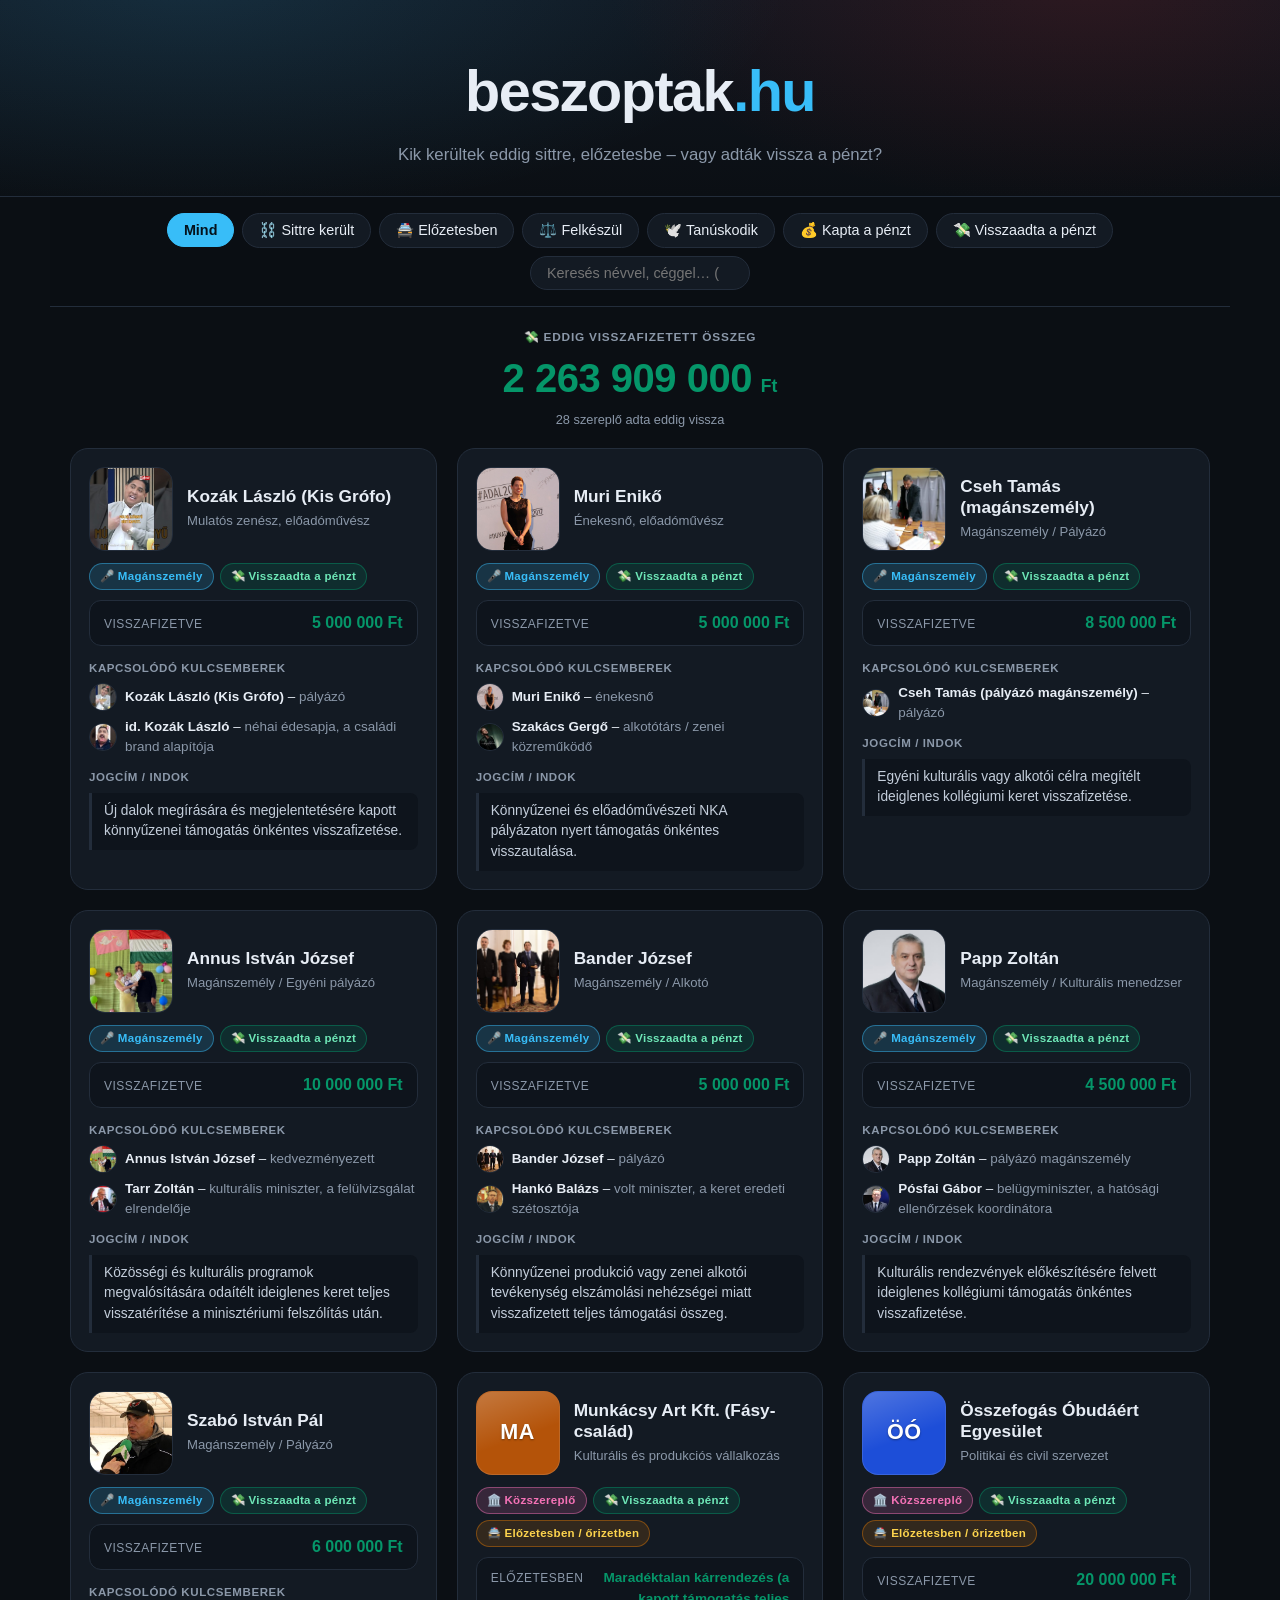
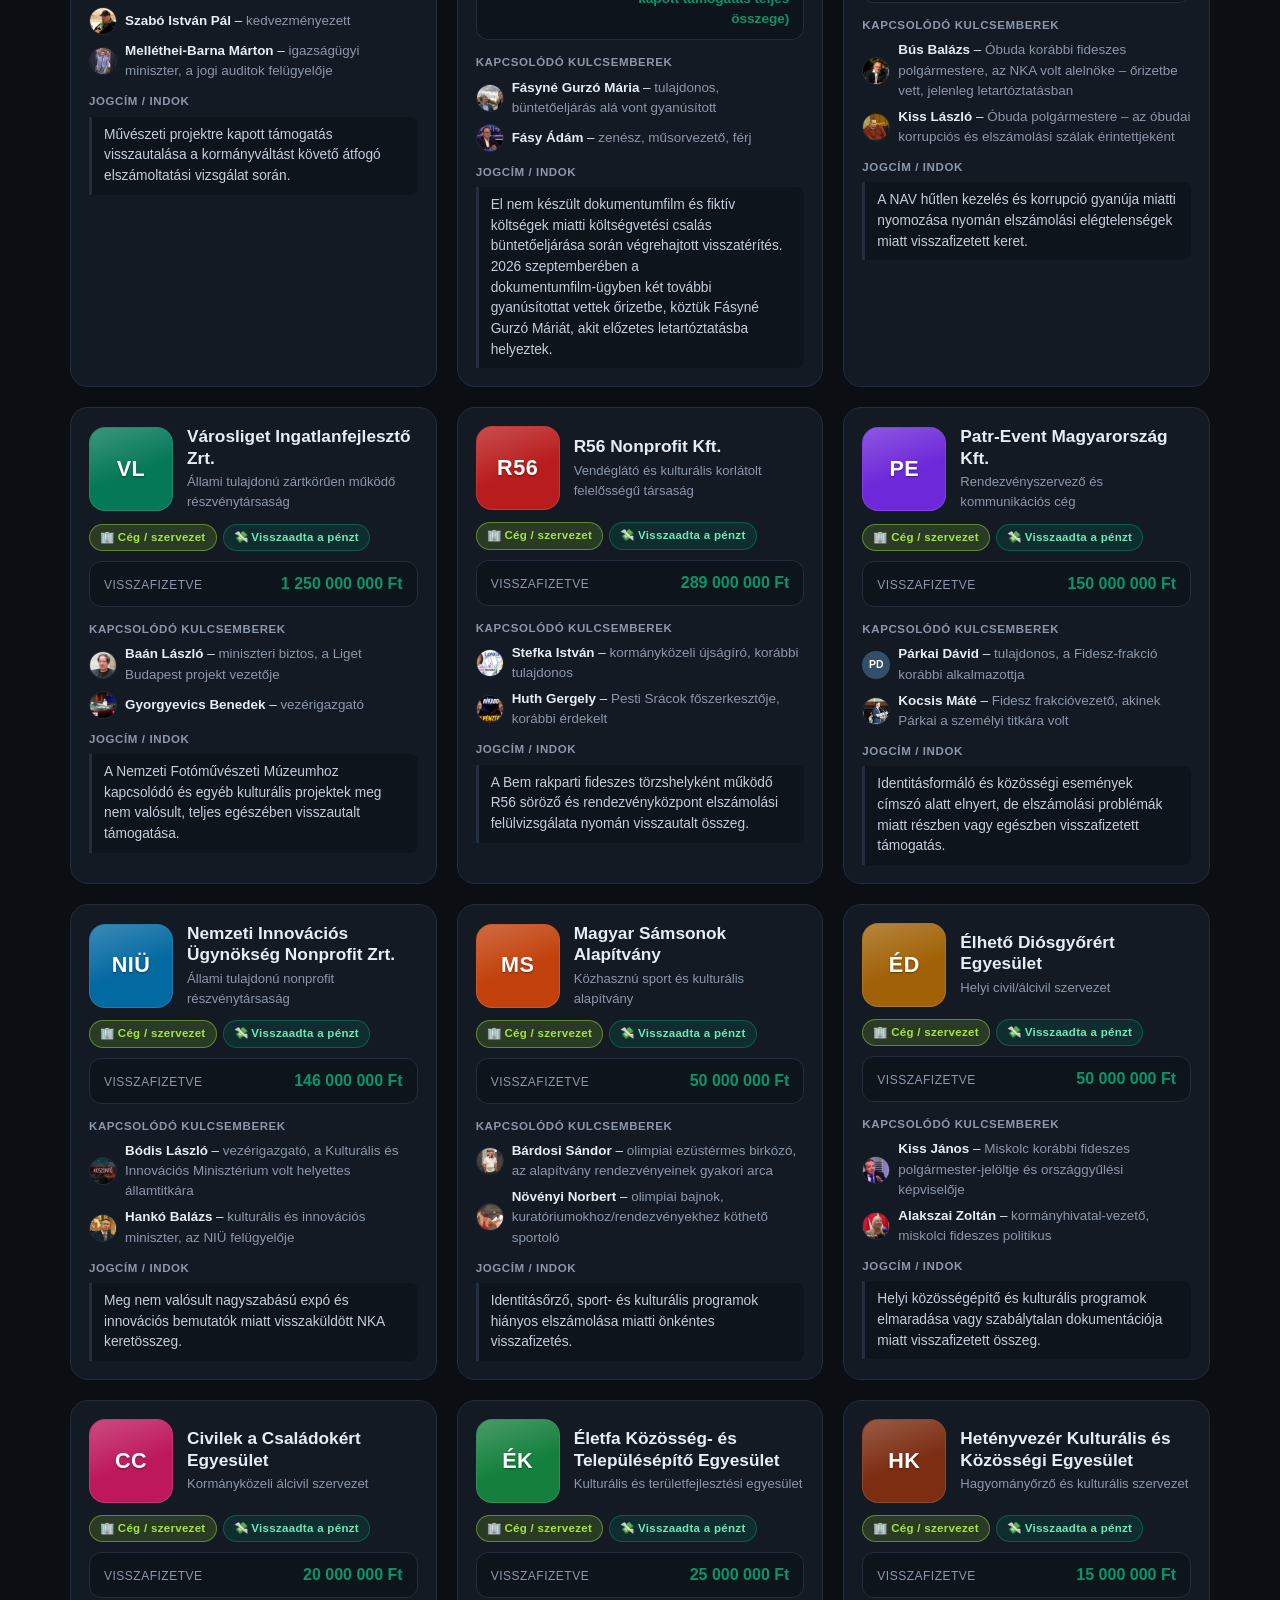
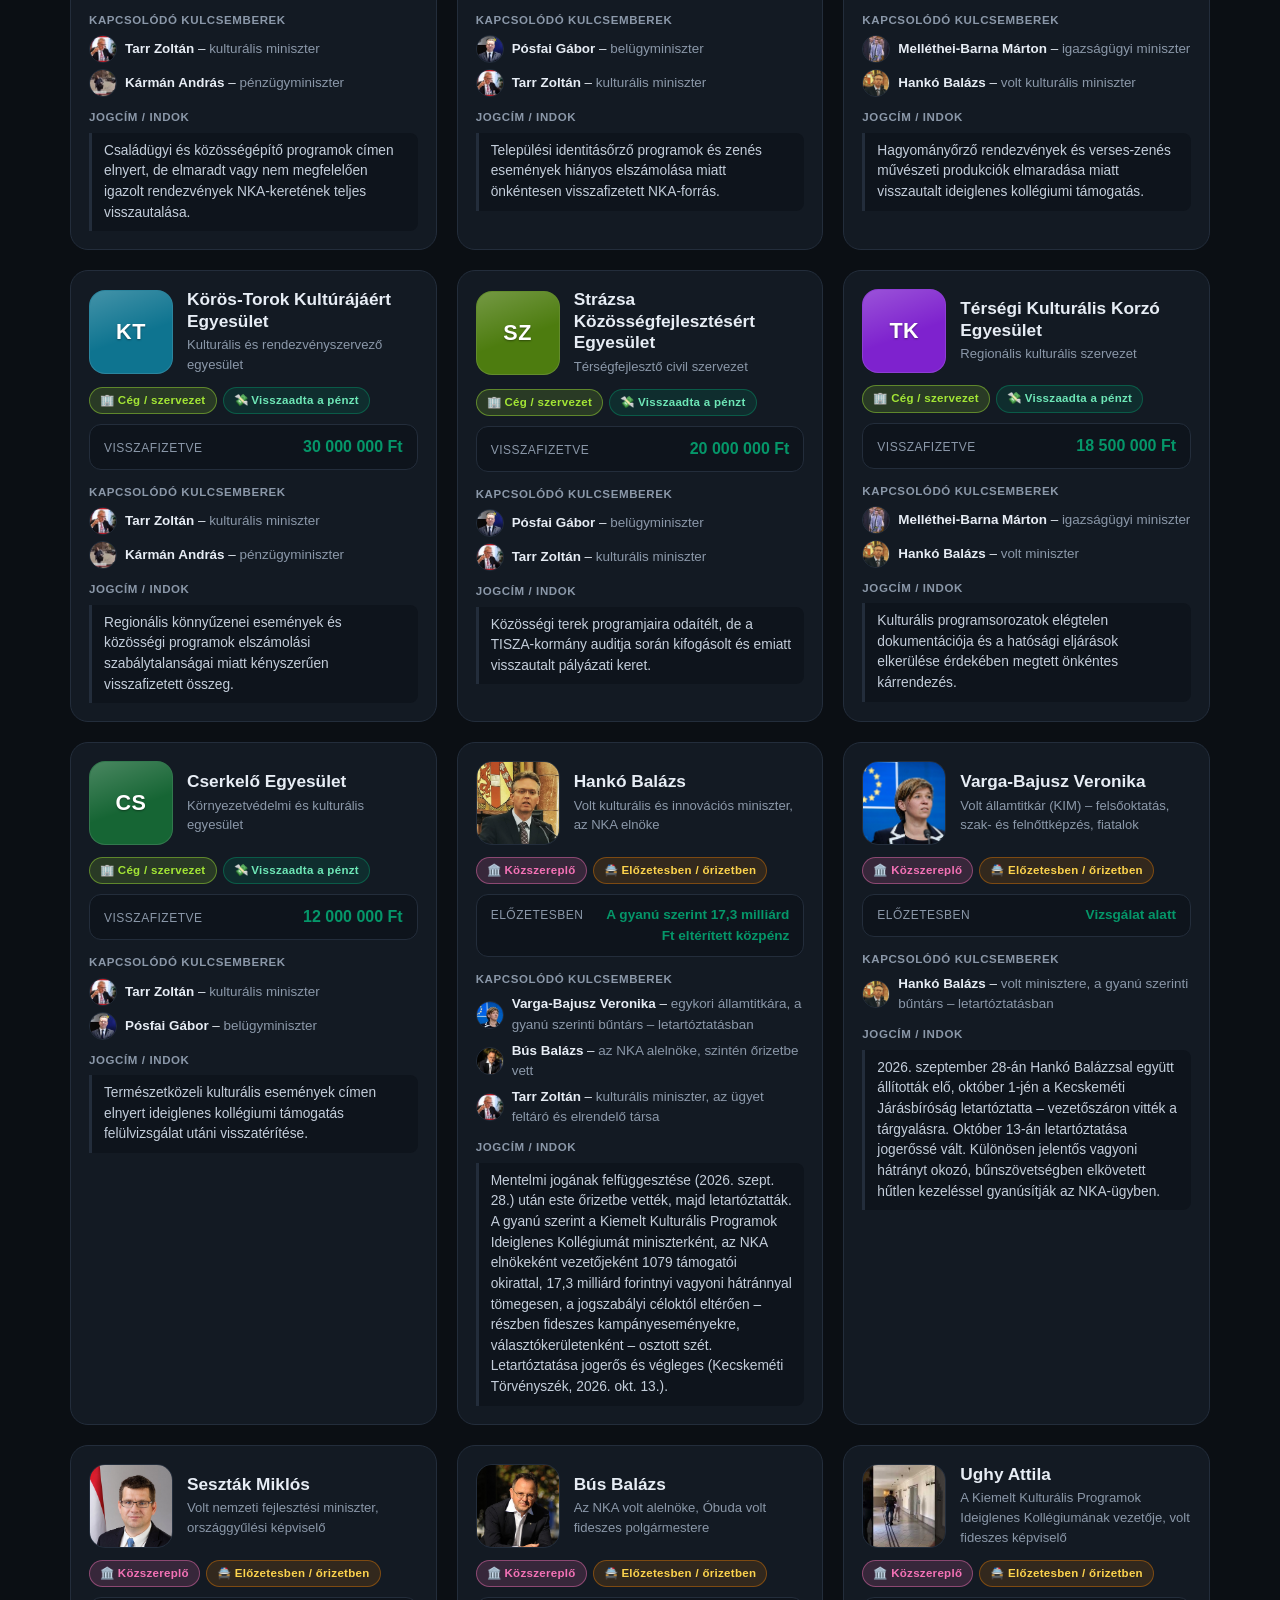
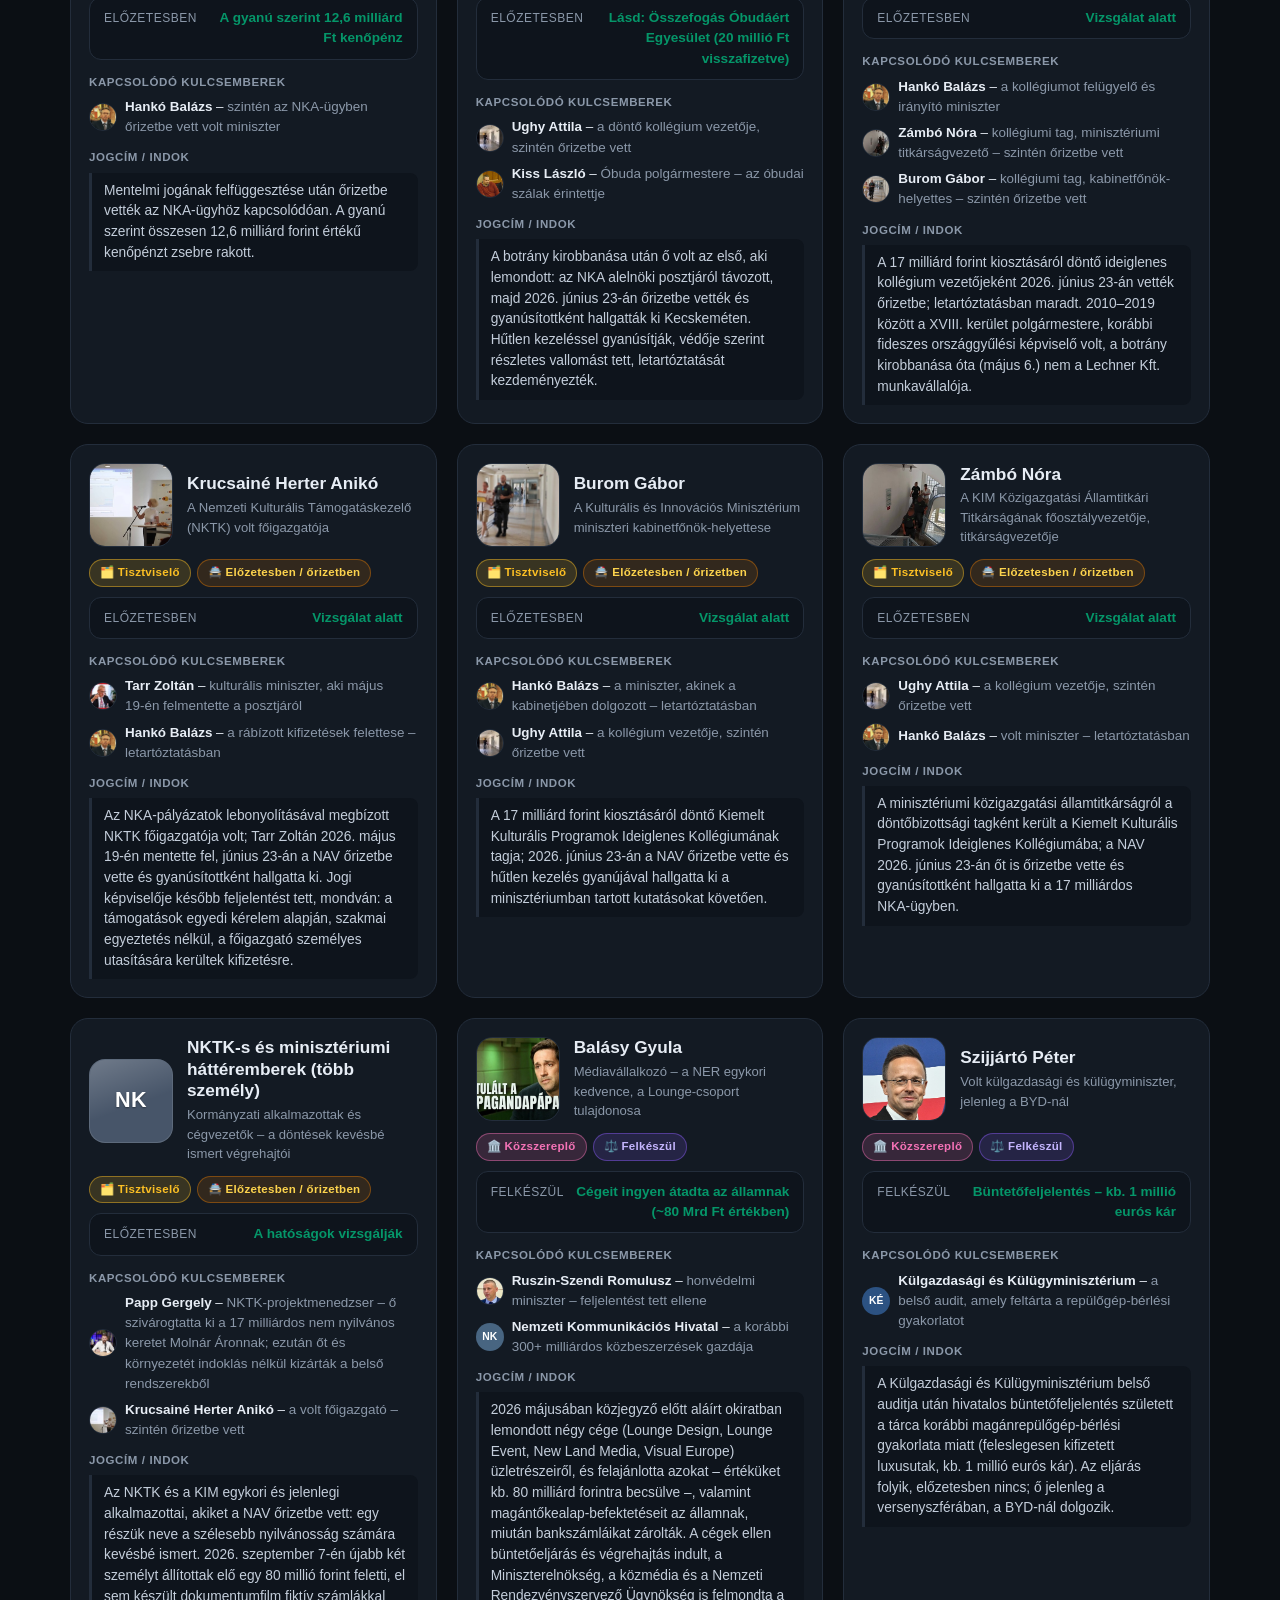
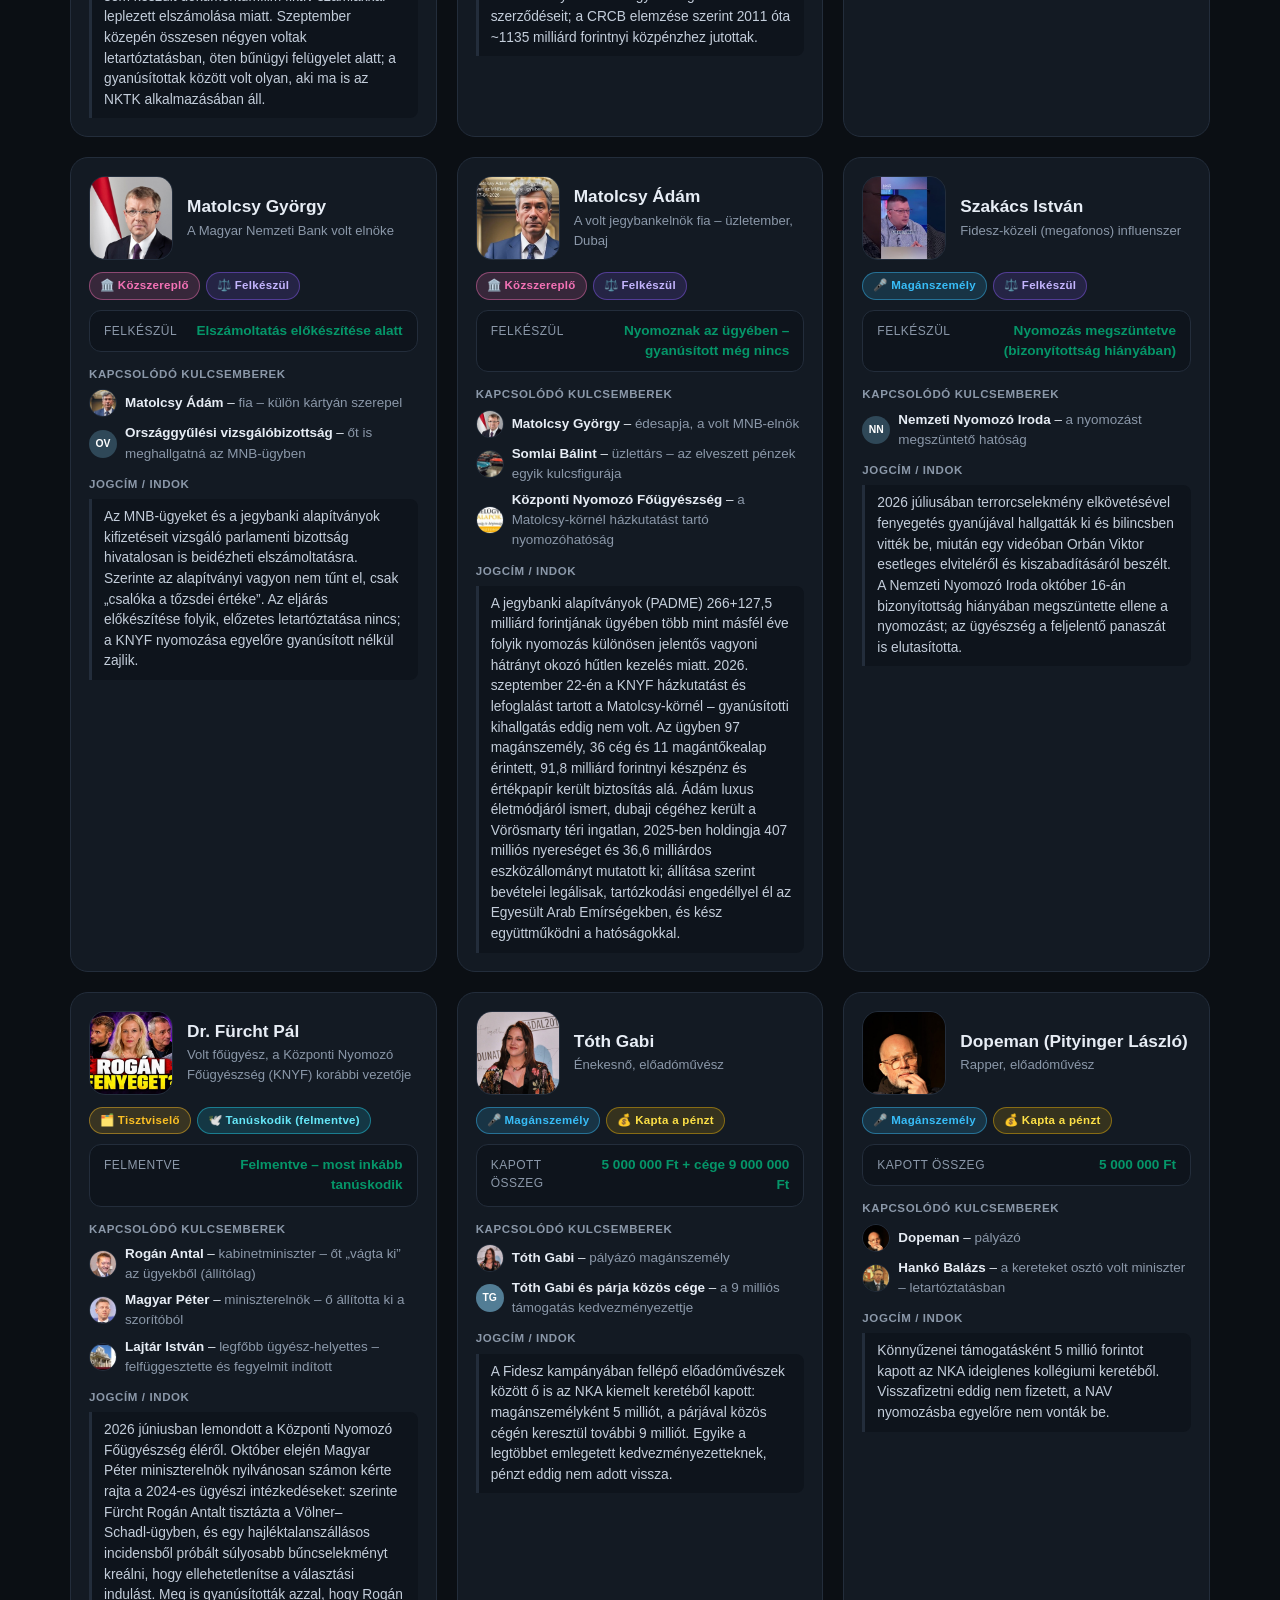
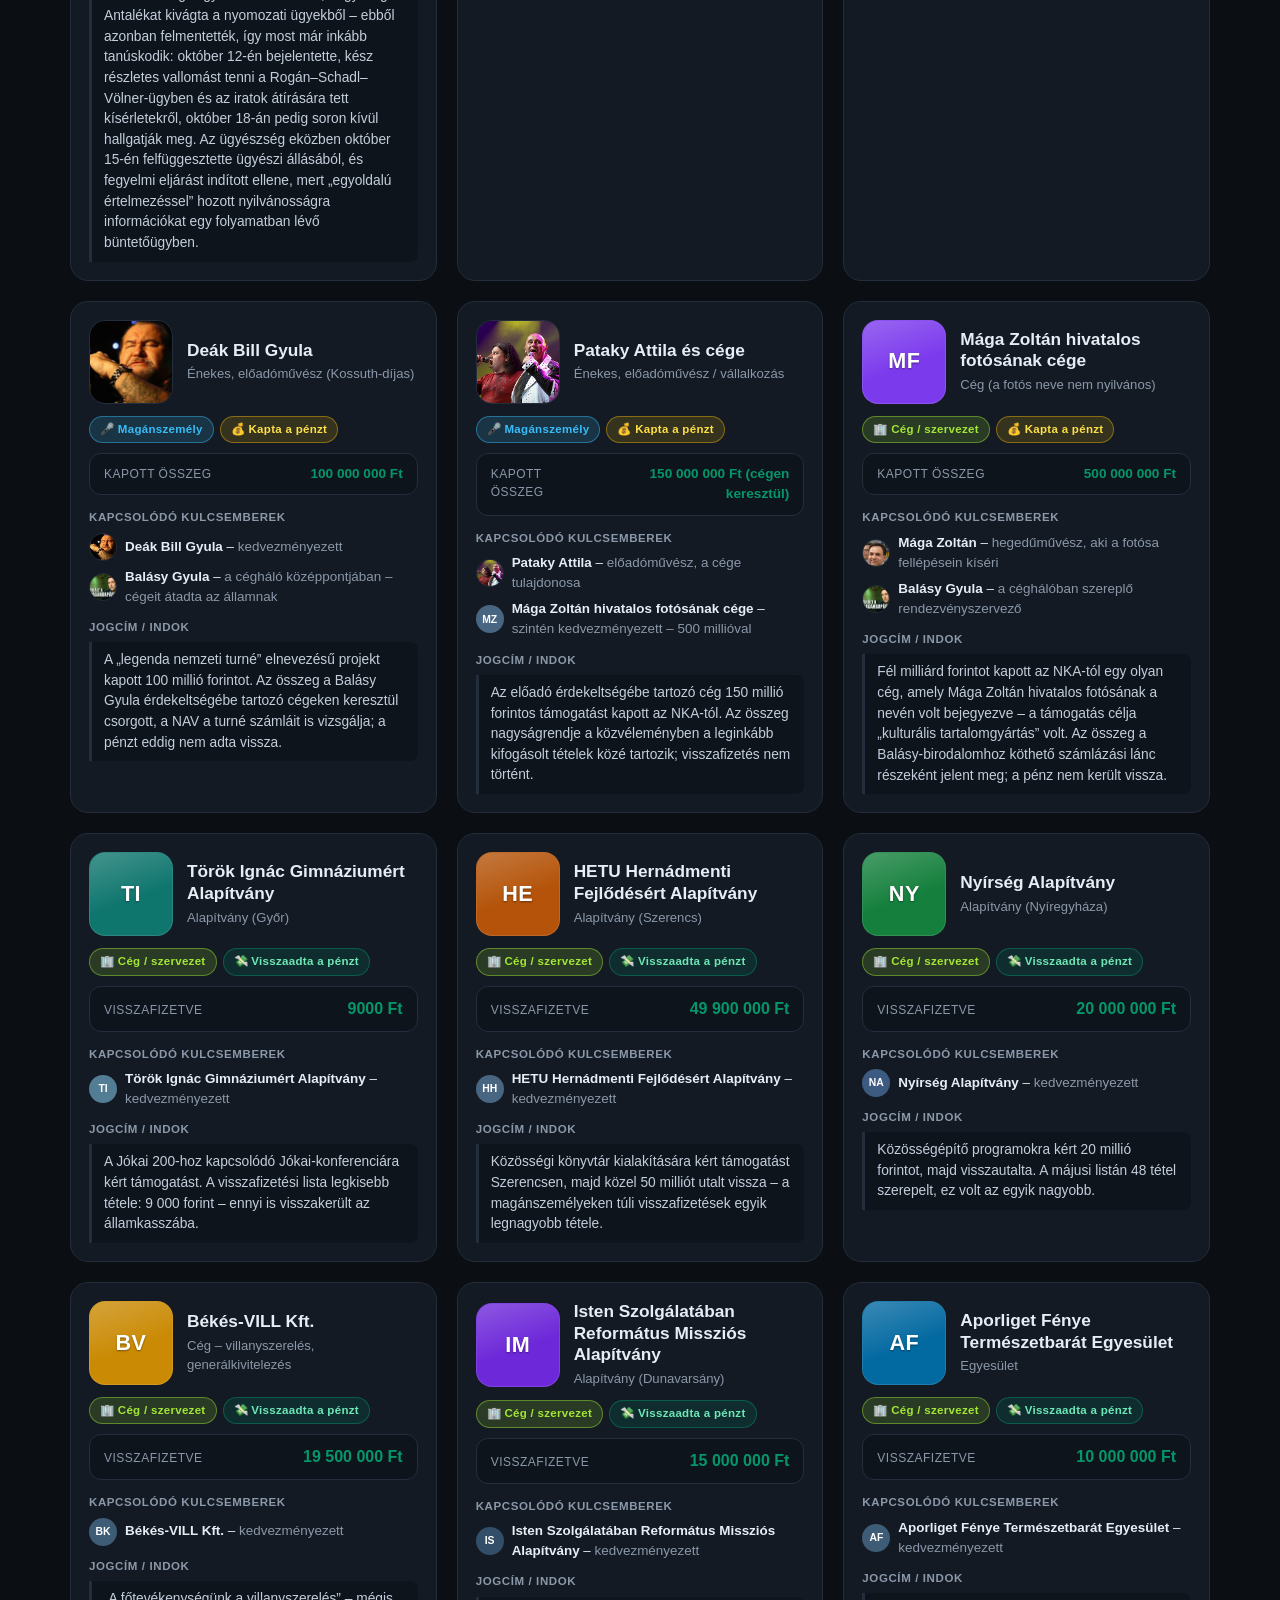
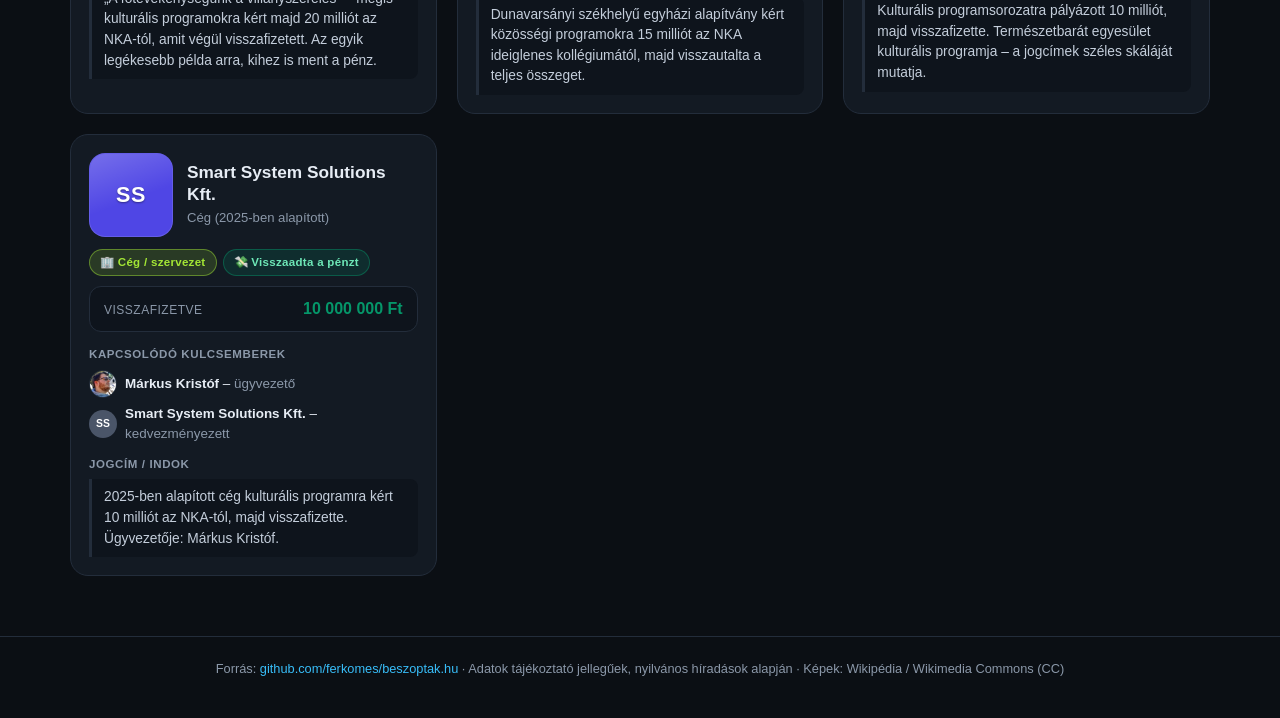
==== commit fed79a0e: "Kepnagyito (lightbox) + admin feltolto felulet (ADMIN_TOKEN, /api/admin/*) + import-db.mjs + KNyF lo" ====
--- a/index.html
+++ b/index.html
@@ -41,6 +41,14 @@
     Képek: Wikipédia / Wikimedia Commons (CC)</p>
   </footer>
 
+  <div class="nagyito" id="nagyito" hidden>
+    <button class="nagyito-zar" id="nagyito-zar" aria-label="Bezárás">×</button>
+    <figure>
+      <img id="nagyito-kep" alt="">
+      <figcaption id="nagyito-felirat"></figcaption>
+    </figure>
+  </div>
+
   <script src="js/data.js"></script>
   <script src="js/app.js"></script>
 </body>
--- a/css/styles.css
+++ b/css/styles.css
@@ -340,3 +340,60 @@
   .szurok { gap: 6px; }
   .szuro { font-size: .8rem; padding: 7px 12px; }
 }
+
+/* Képnagyító (lightbox) */
+.kep, .kis-kep { cursor: zoom-in; transition: filter .15s ease, transform .15s ease; }
+.kep:hover { filter: brightness(1.18); }
+.kis-kep:hover { filter: brightness(1.25); transform: scale(1.18); }
+
+.nagyito {
+  position: fixed;
+  inset: 0;
+  z-index: 200;
+  background: rgba(4, 7, 11, .93);
+  display: flex;
+  align-items: center;
+  justify-content: center;
+  padding: 24px;
+  cursor: zoom-out;
+}
+
+.nagyito[hidden] { display: none; }
+
+.nagyito figure {
+  max-width: min(1100px, 96vw);
+  text-align: center;
+  cursor: default;
+}
+
+.nagyito img {
+  max-width: 100%;
+  max-height: 84vh;
+  border-radius: 12px;
+  border: 1px solid var(--keret);
+  box-shadow: 0 24px 70px rgba(0, 0, 0, .65);
+  background: var(--kartya);
+}
+
+.nagyito figcaption {
+  margin-top: 12px;
+  color: var(--szurke);
+  font-size: .95rem;
+}
+
+.nagyito-zar {
+  position: absolute;
+  top: 12px;
+  right: 16px;
+  width: 44px;
+  height: 44px;
+  border-radius: 50%;
+  border: 1px solid var(--keret);
+  background: var(--kartya);
+  color: var(--szoveg);
+  font-size: 1.6rem;
+  line-height: 1;
+  cursor: pointer;
+}
+
+.nagyito-zar:hover { background: #1c2632; }
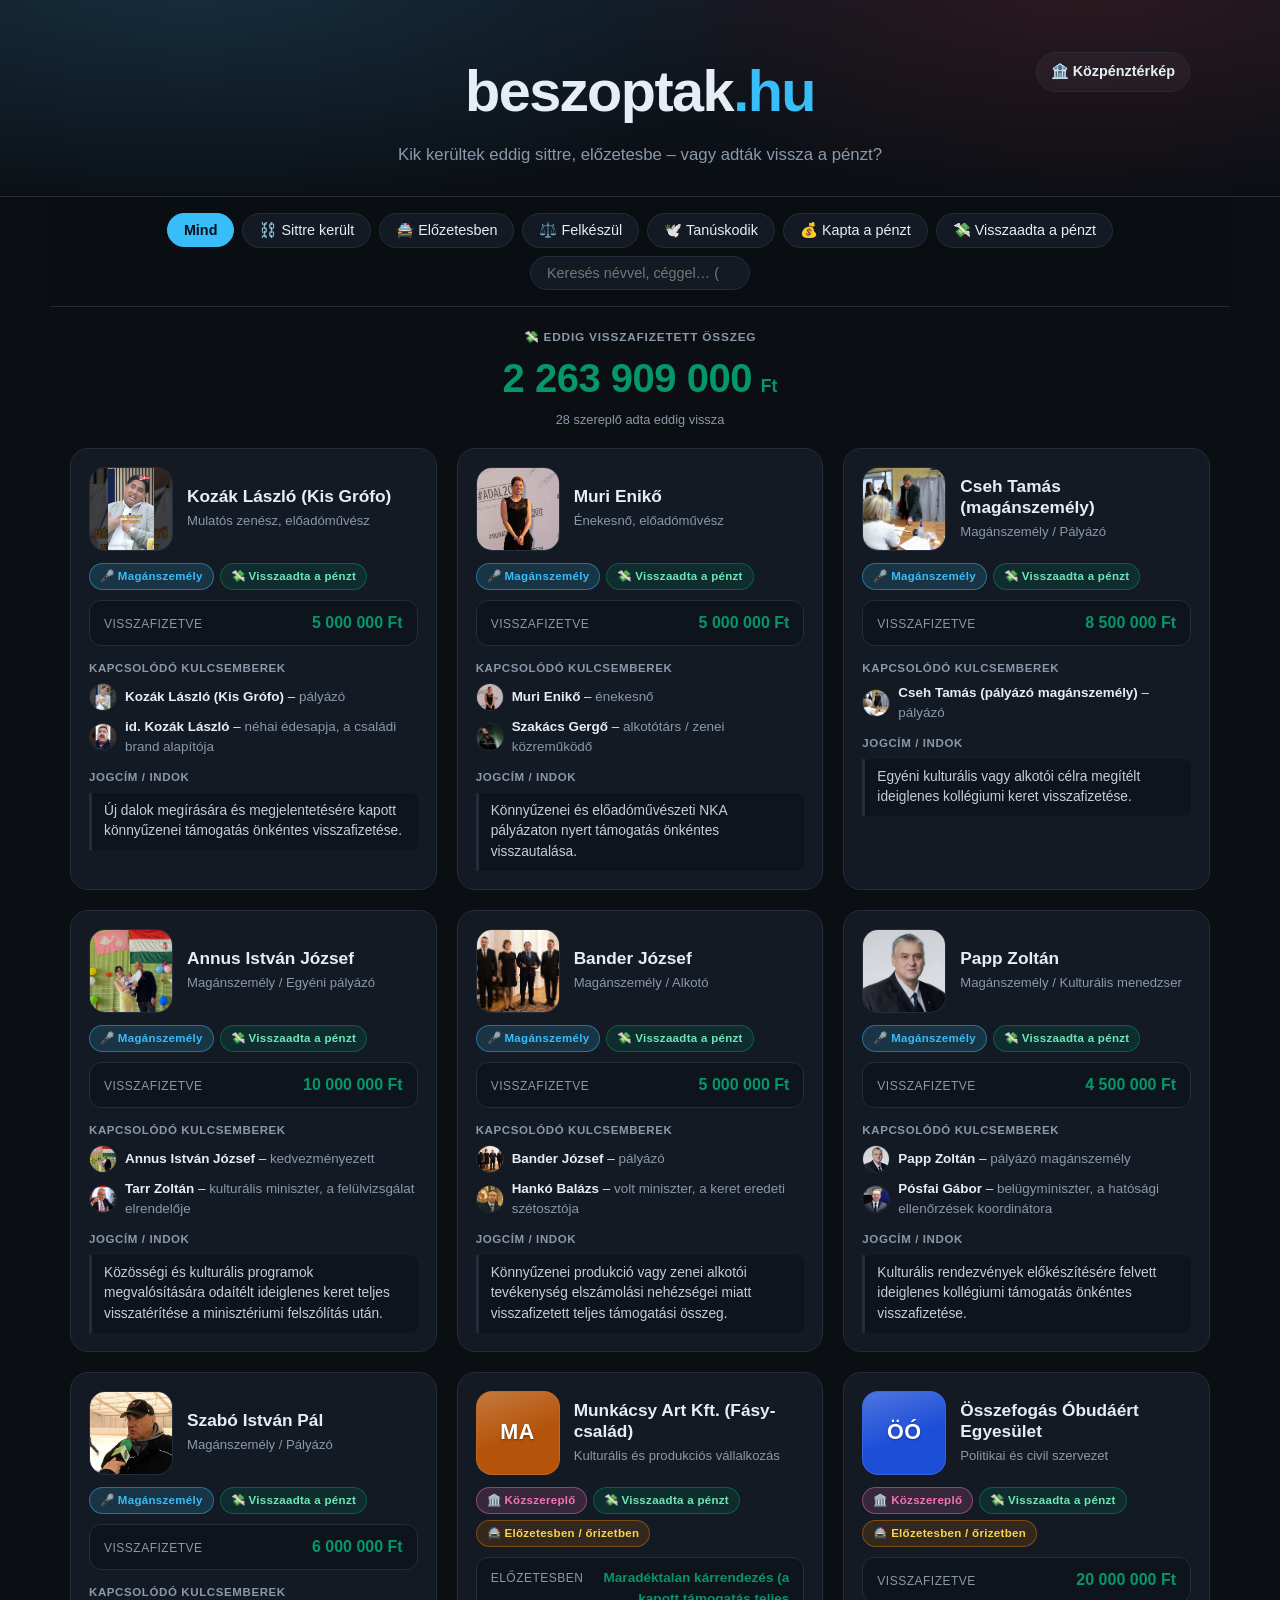
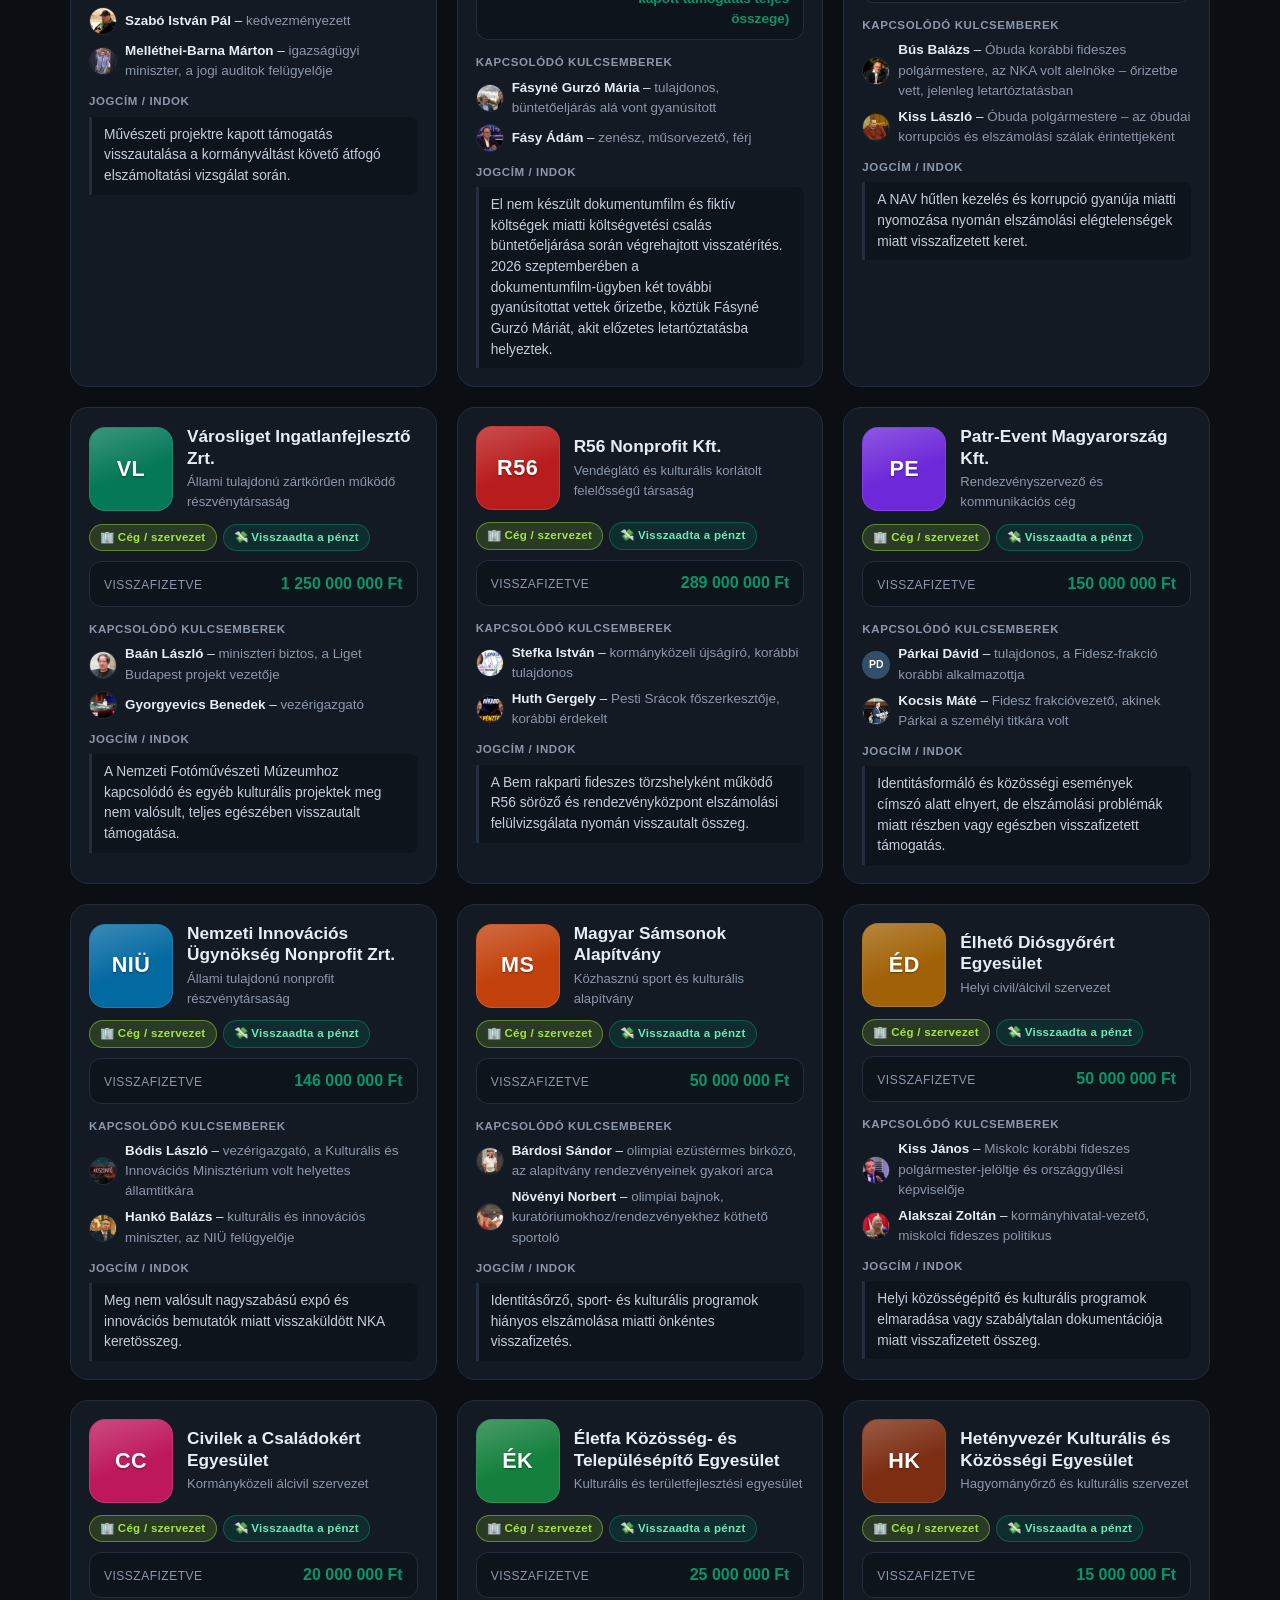
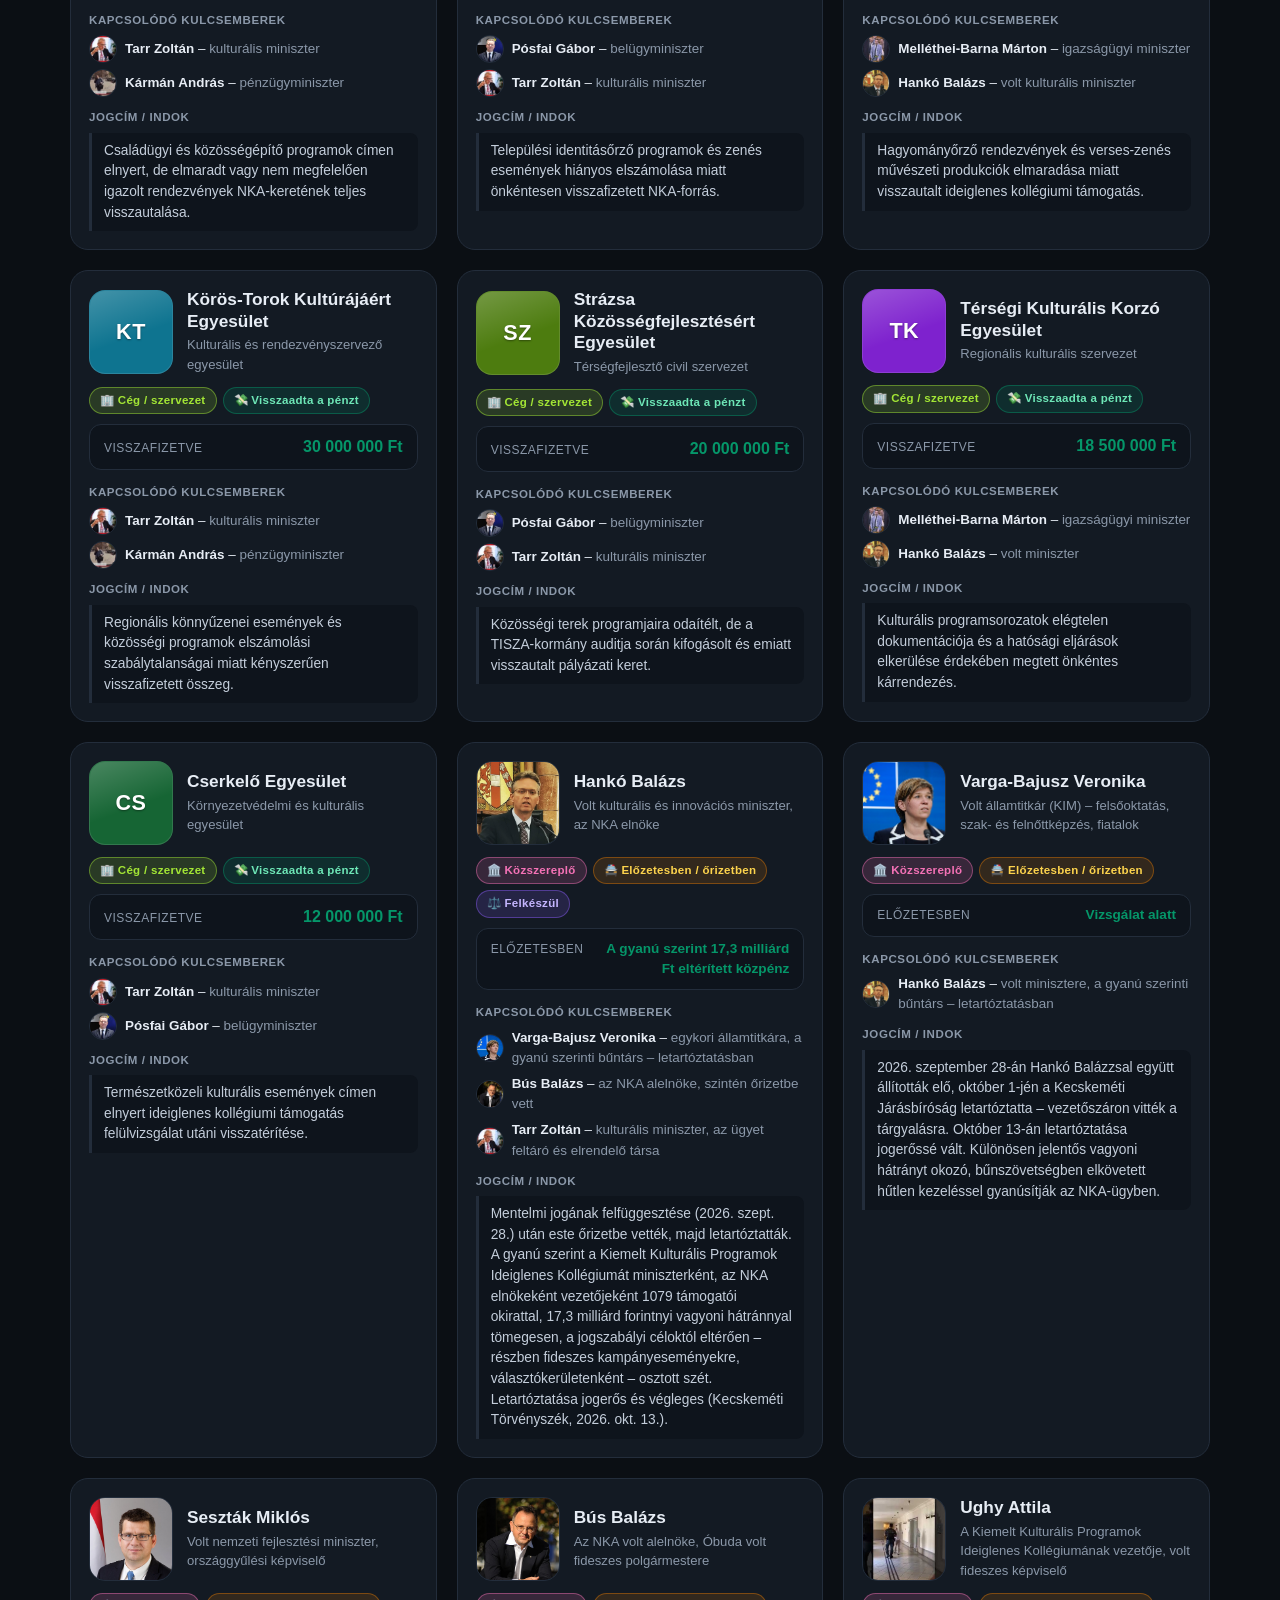
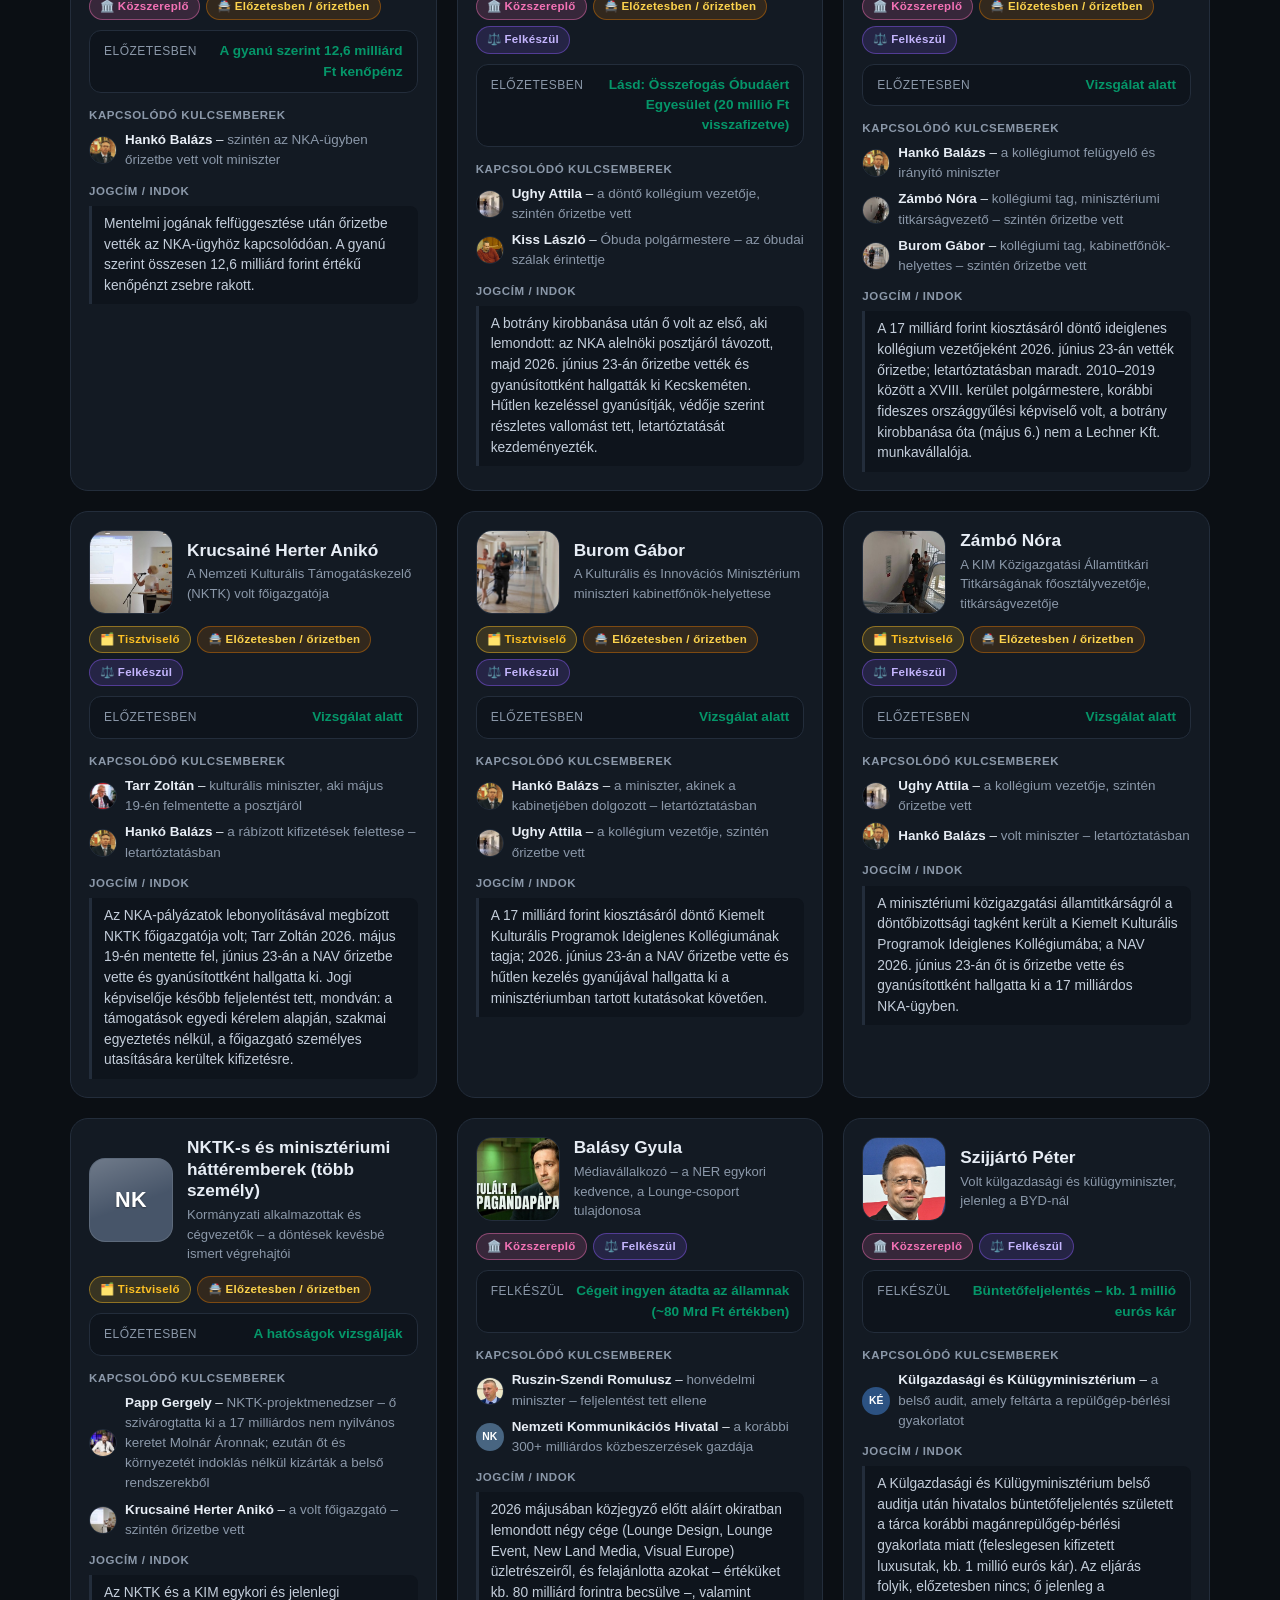
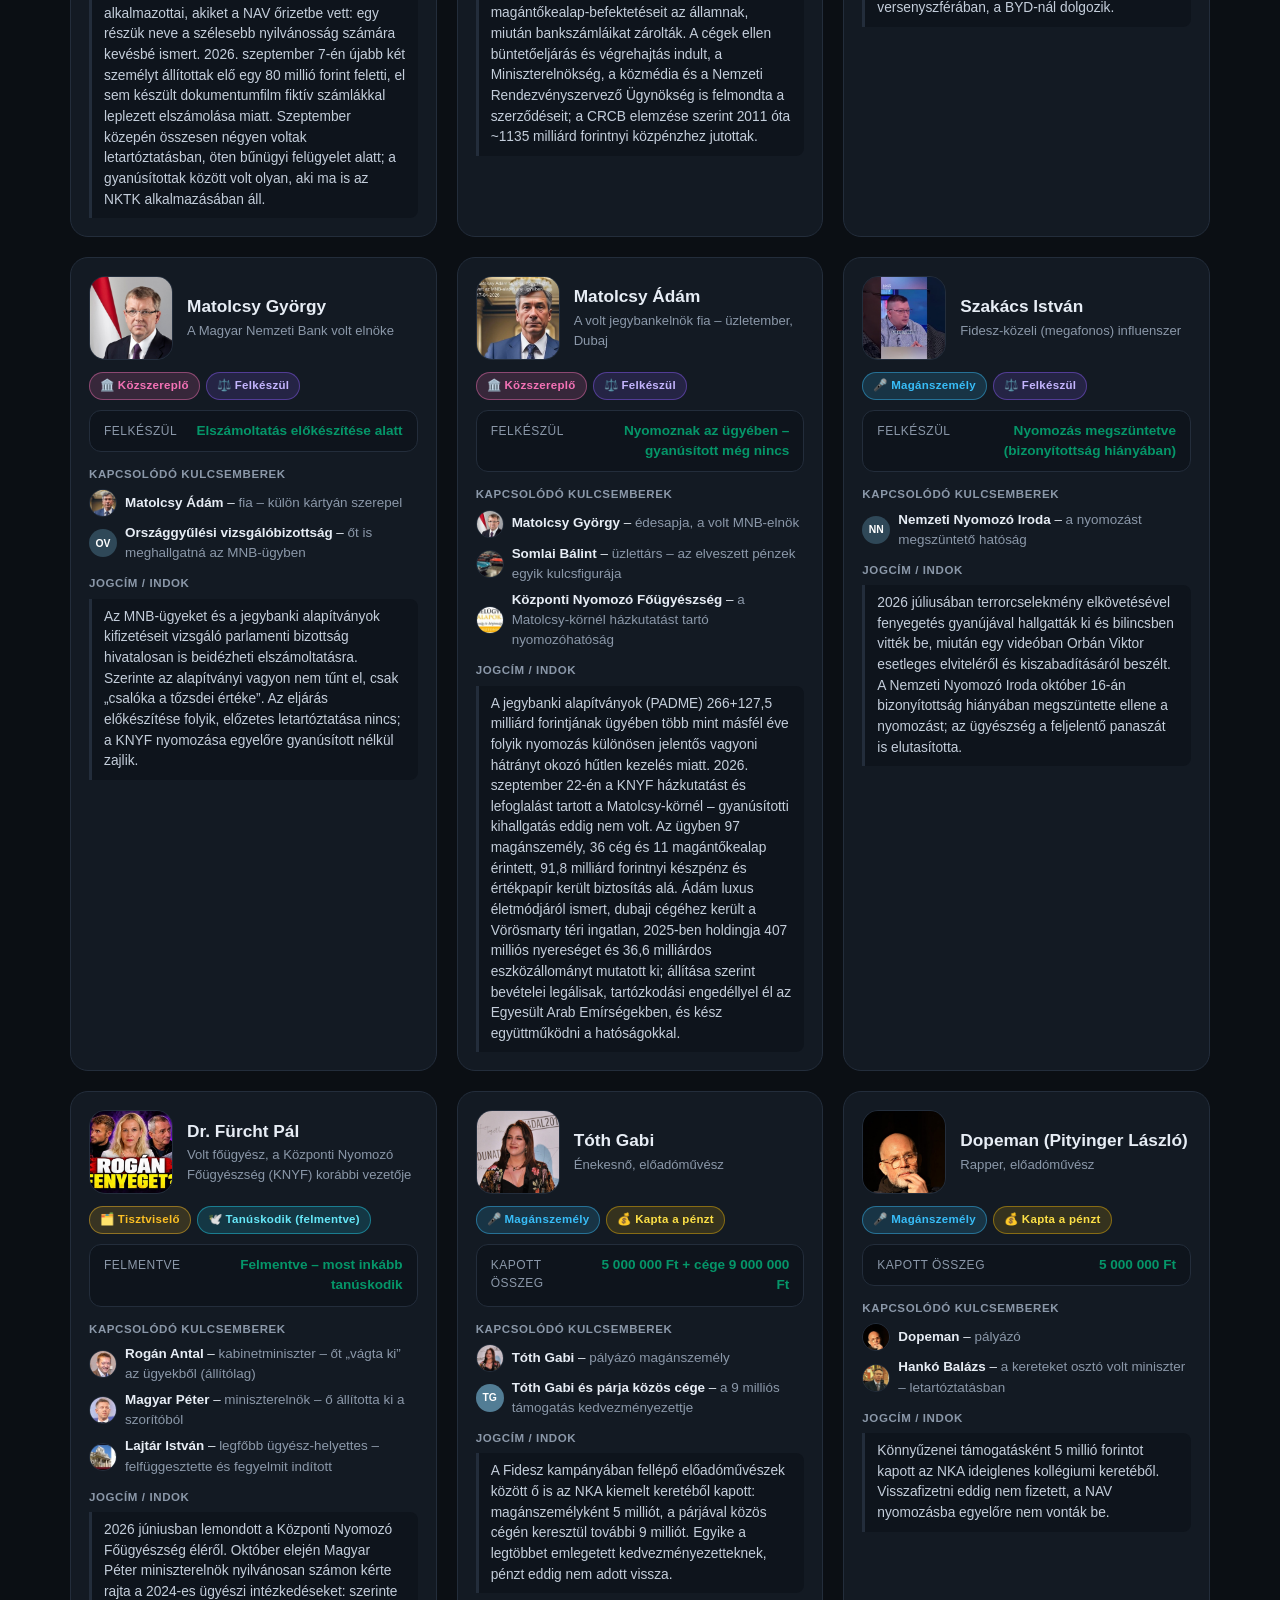
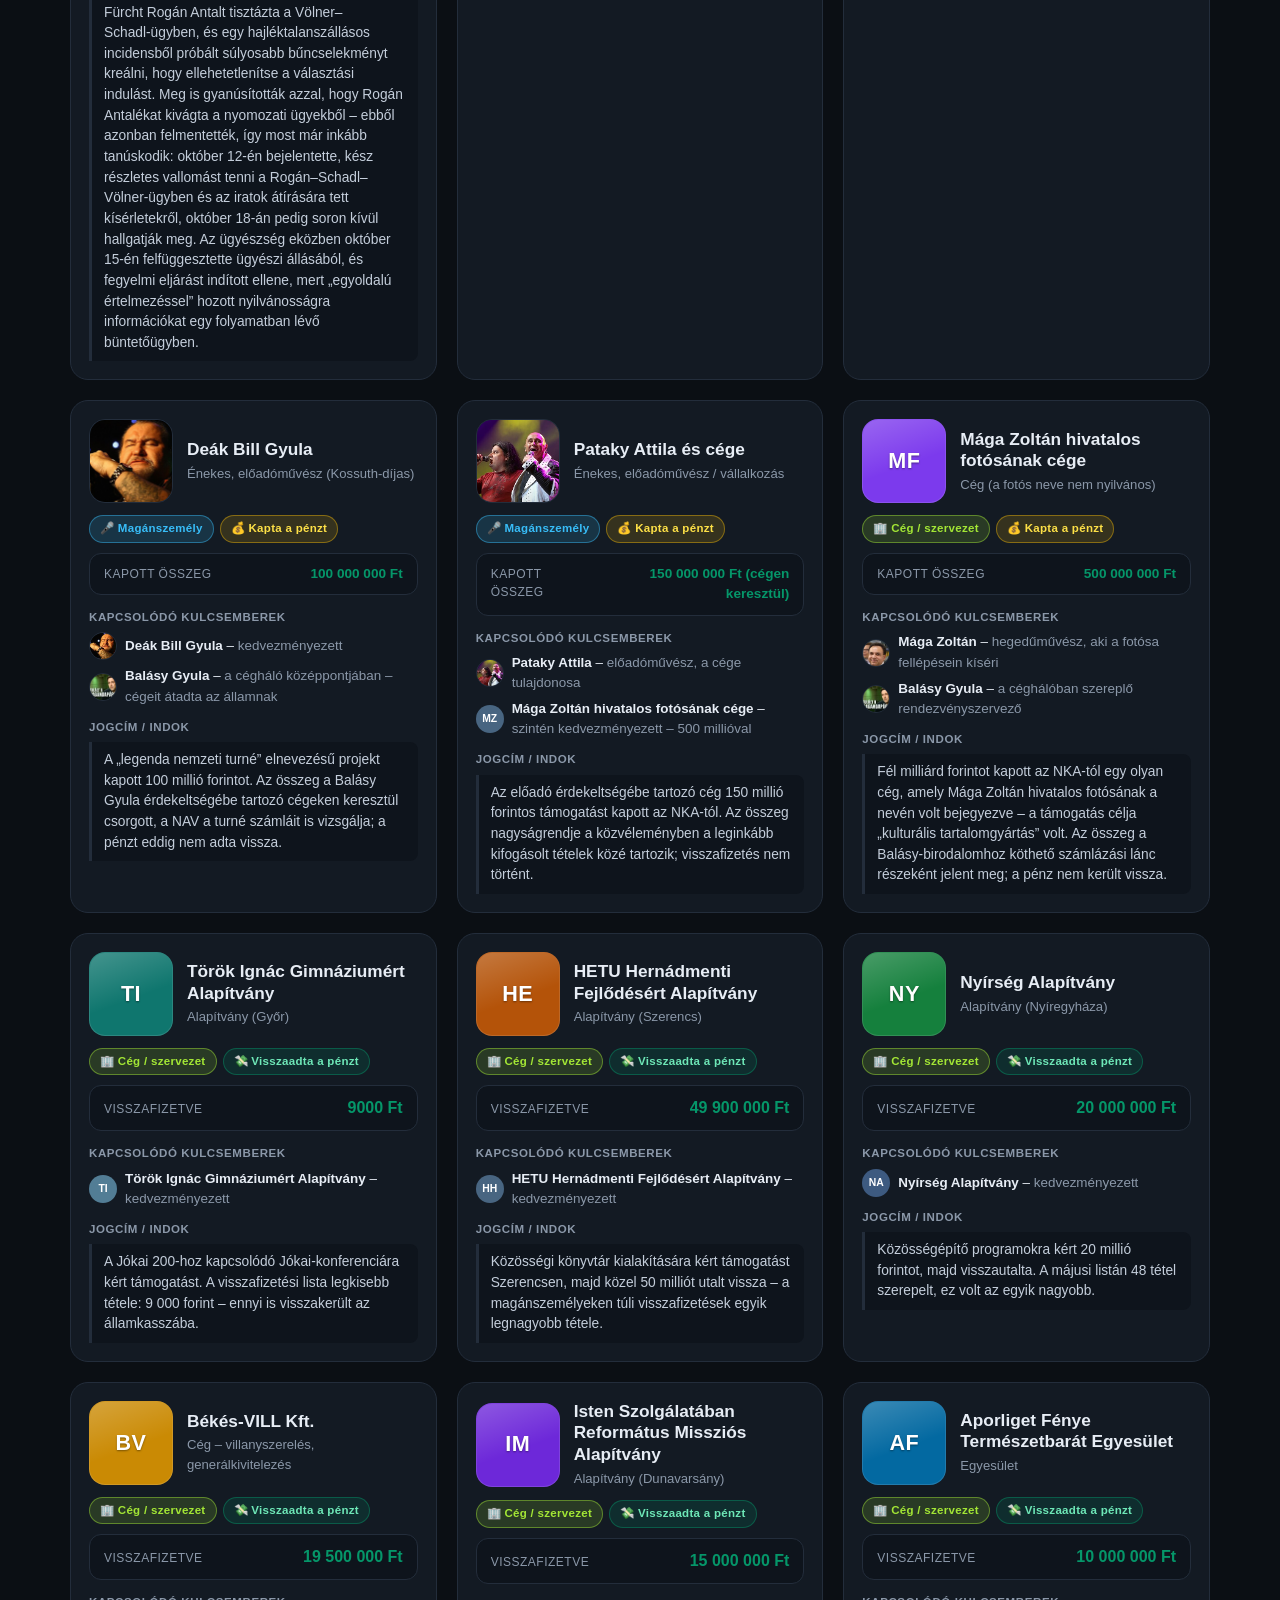
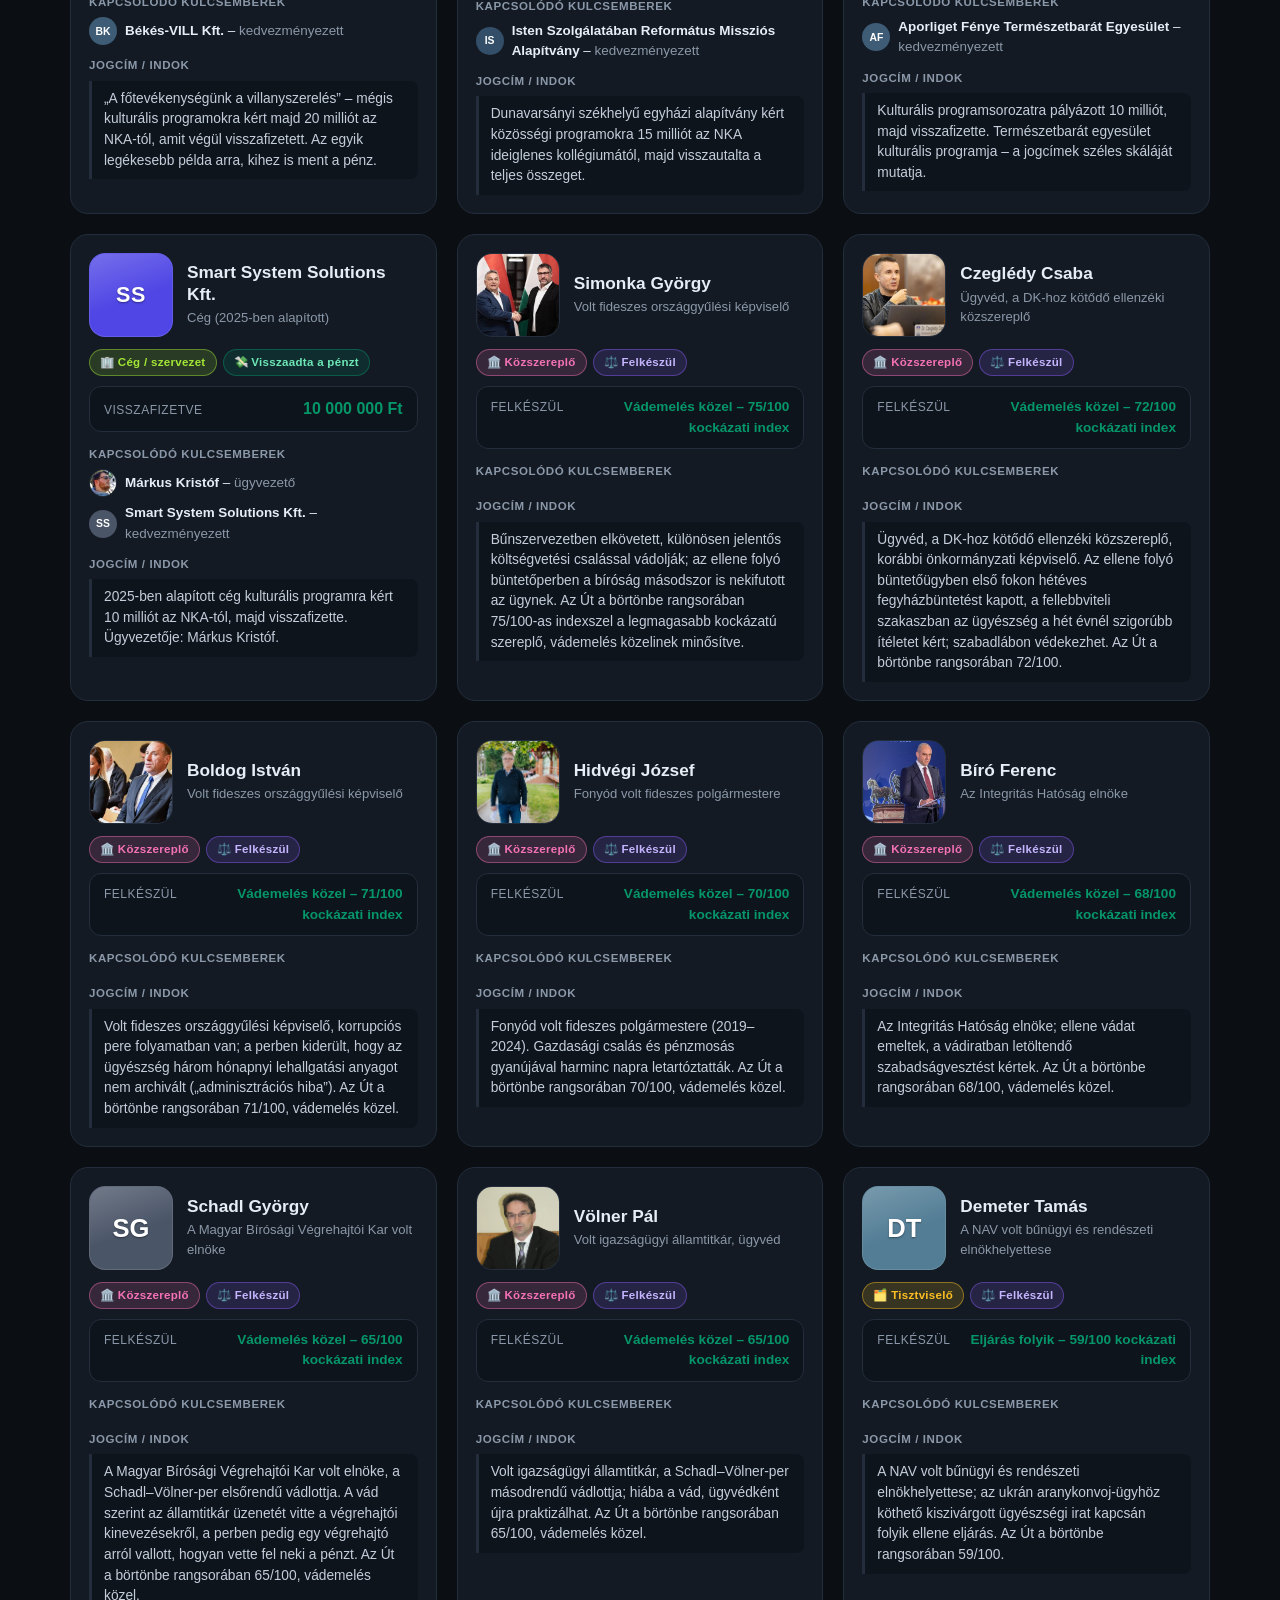
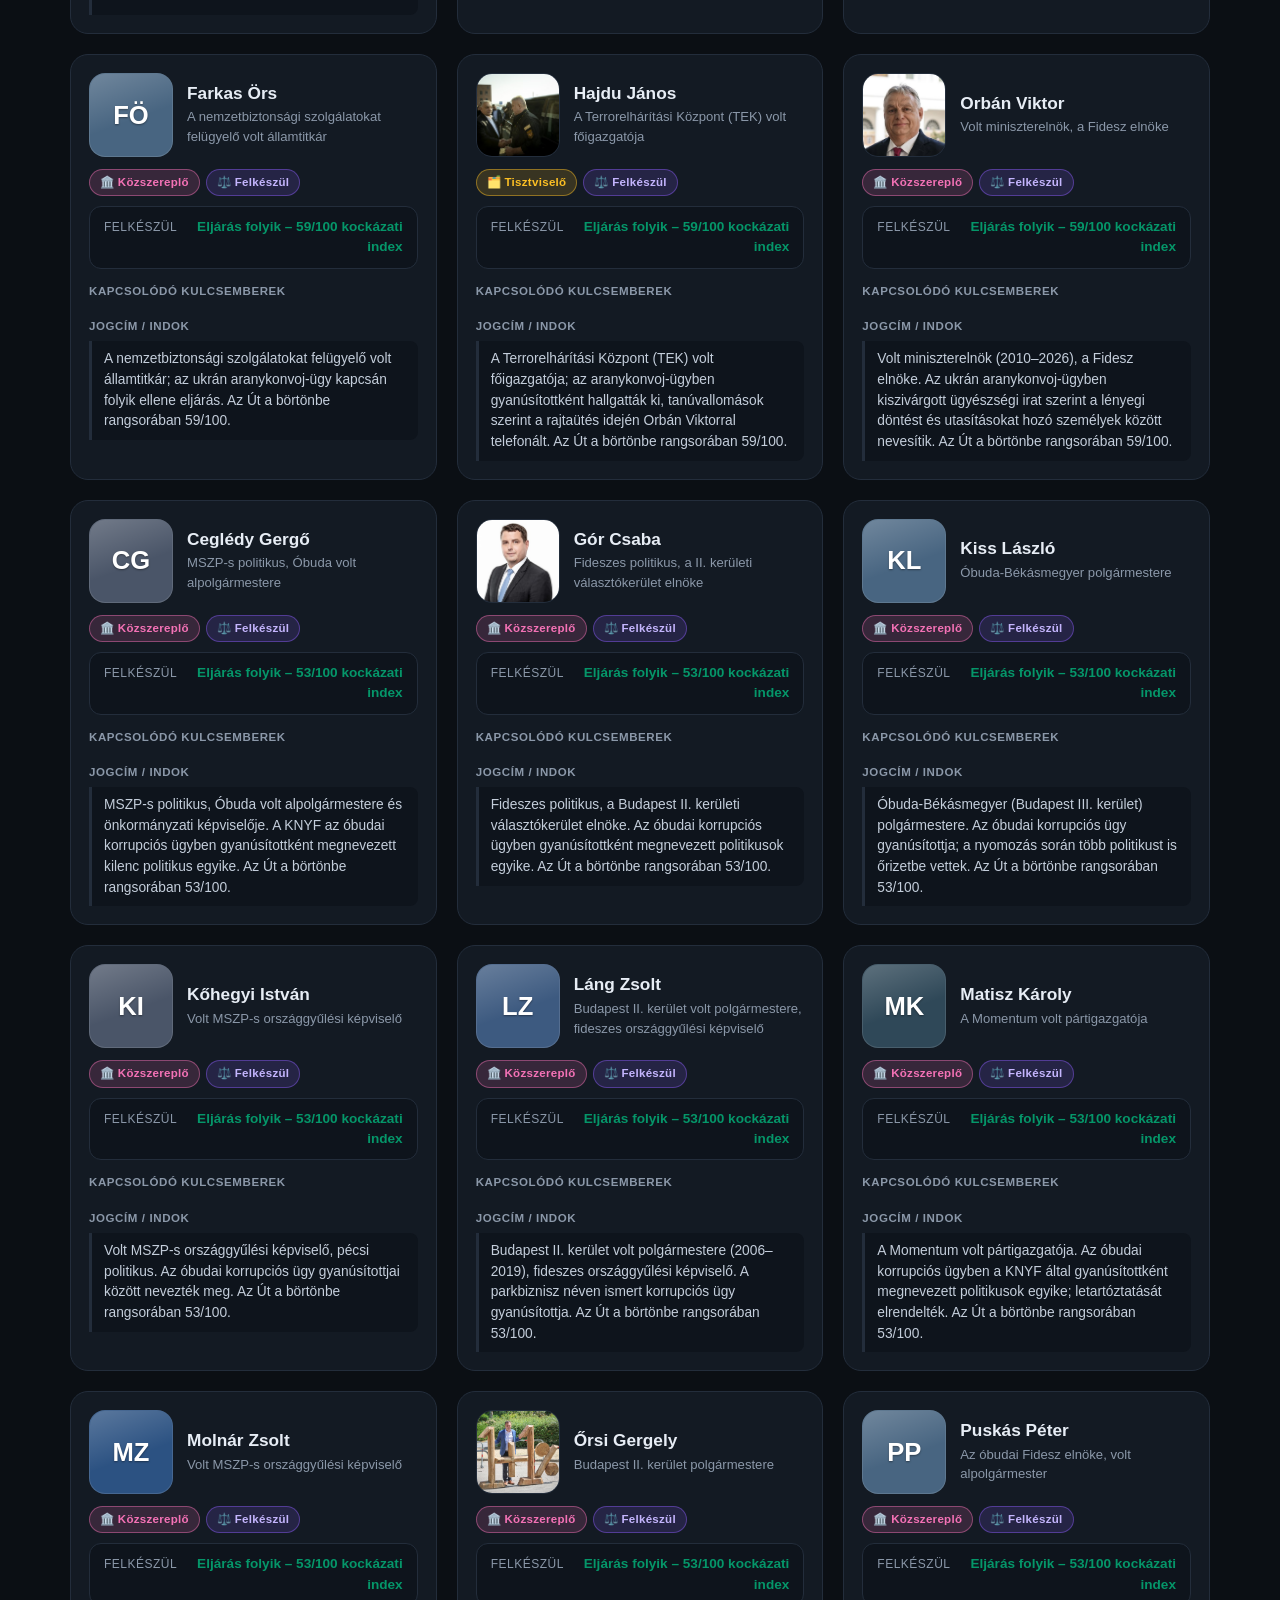
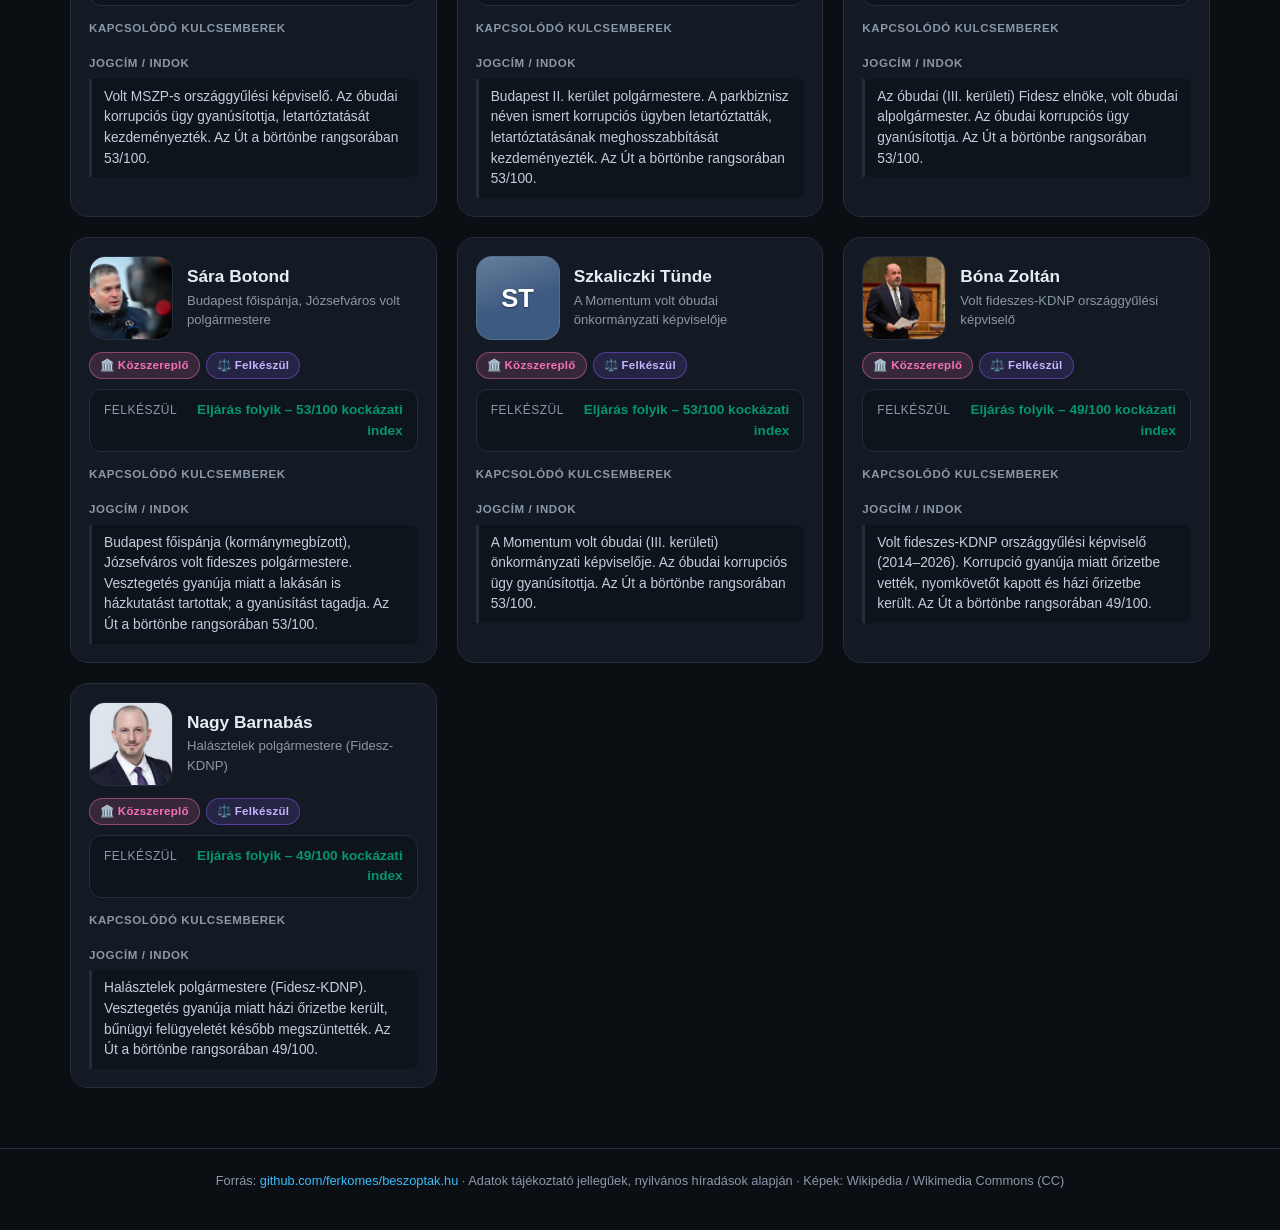
==== commit 60b1eca6: "Kosszpenz beolvasztas a beszoptak workerbe - kosszpenz adat atkoltoztetve R2-be (beszoptak-images, '" ====
--- a/index.html
+++ b/index.html
@@ -11,6 +11,7 @@
 <body>
   <header class="fejlec">
     <div class="fejlec-belseje">
+      <a class="fejlec-link" href="/kozpenz">🏦 Közpénztérkép</a>
       <h1 class="logo">beszoptak<span>.hu</span></h1>
       <p class="alcim">Kik kerültek eddig sittre, előzetesbe – vagy adták vissza a pénzt?</p>
     </div>
--- a/css/styles.css
+++ b/css/styles.css
@@ -30,7 +30,31 @@
   text-align: center;
 }
 
-.fejlec-belseje { max-width: 1100px; margin: 0 auto; }
+.fejlec-belseje { max-width: 1100px; margin: 0 auto; position: relative; }
+
+.fejlec-link {
+  position: absolute;
+  top: 4px;
+  right: 0;
+  display: inline-flex;
+  align-items: center;
+  gap: 6px;
+  padding: 8px 14px;
+  border-radius: 999px;
+  border: 1px solid var(--keret);
+  background: rgba(255, 255, 255, .04);
+  color: var(--szoveg);
+  text-decoration: none;
+  font-weight: 700;
+  font-size: .9rem;
+  white-space: nowrap;
+}
+
+.fejlec-link:hover { border-color: var(--akkent); color: var(--akkent); }
+
+@media (max-width: 640px) {
+  .fejlec-link { position: static; display: inline-flex; margin: 16px auto 0; }
+}
 
 .logo {
   font-size: clamp(2.2rem, 6vw, 3.6rem);
